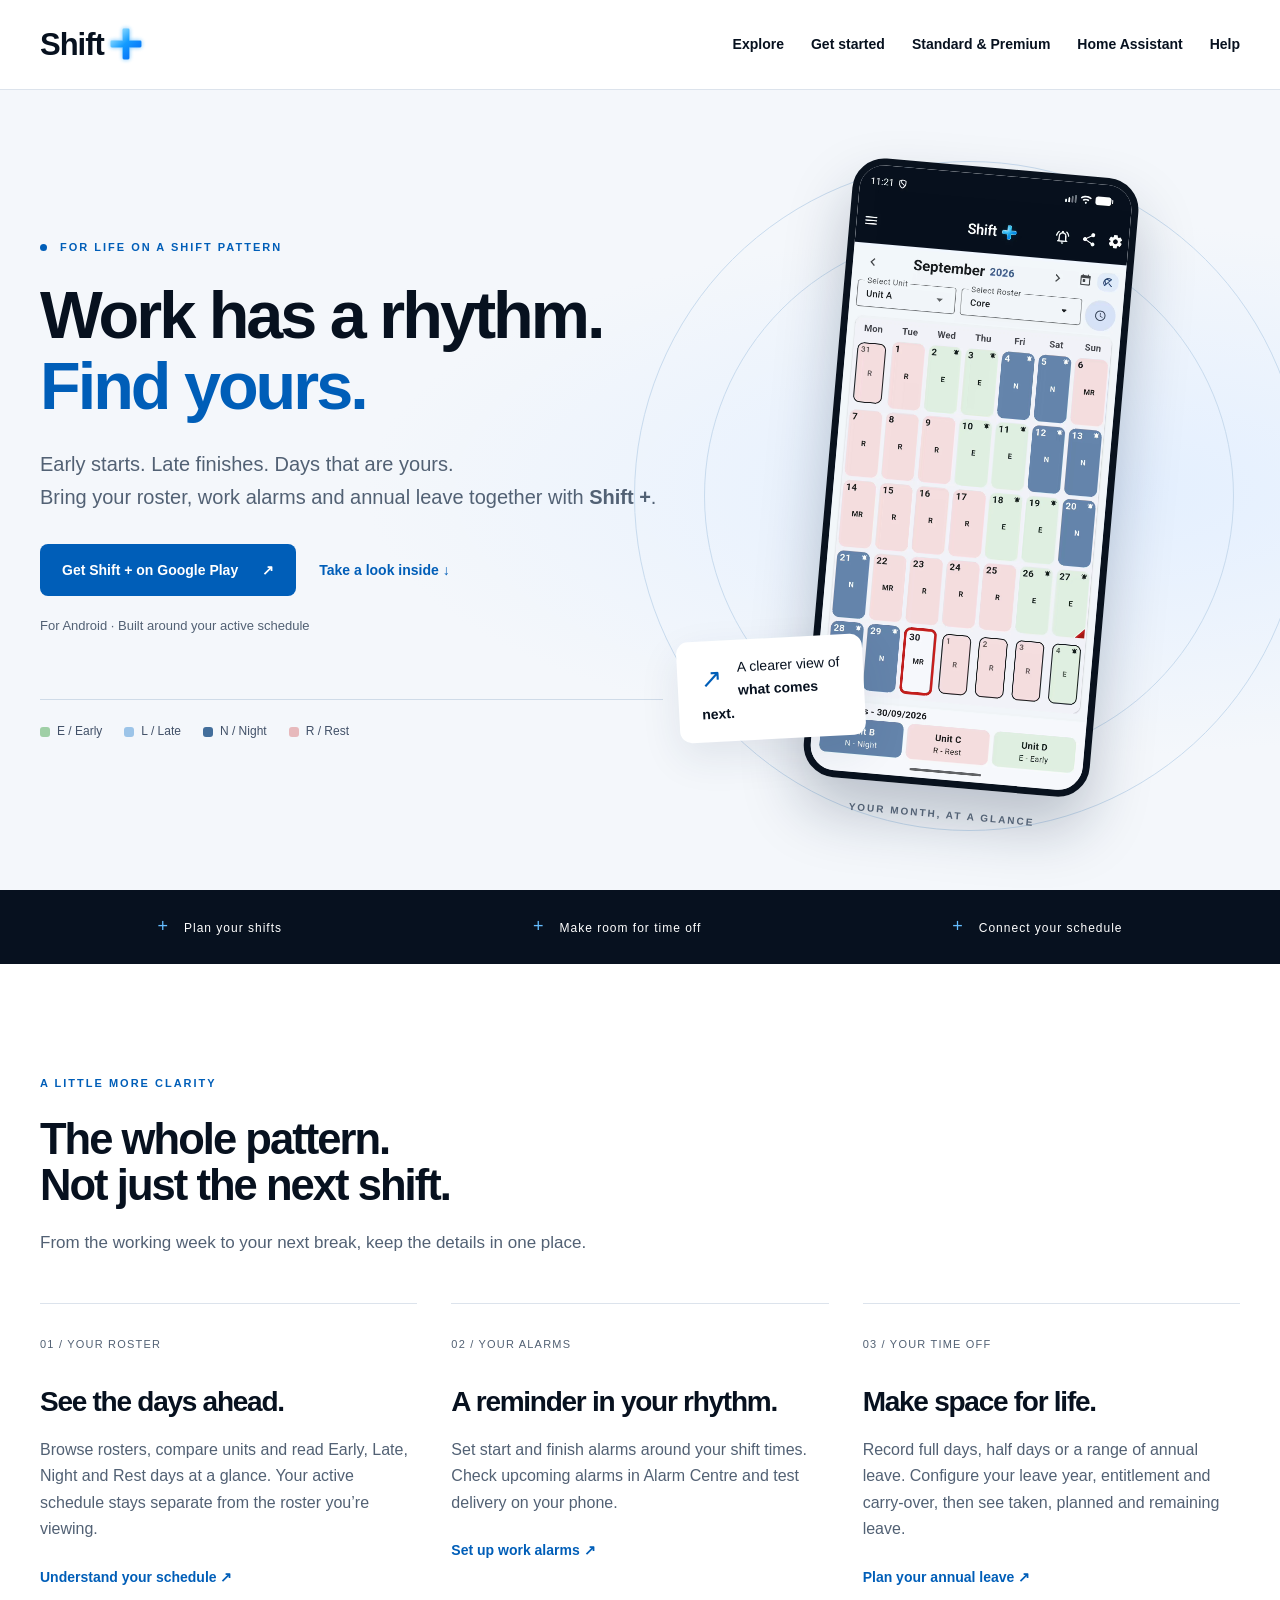
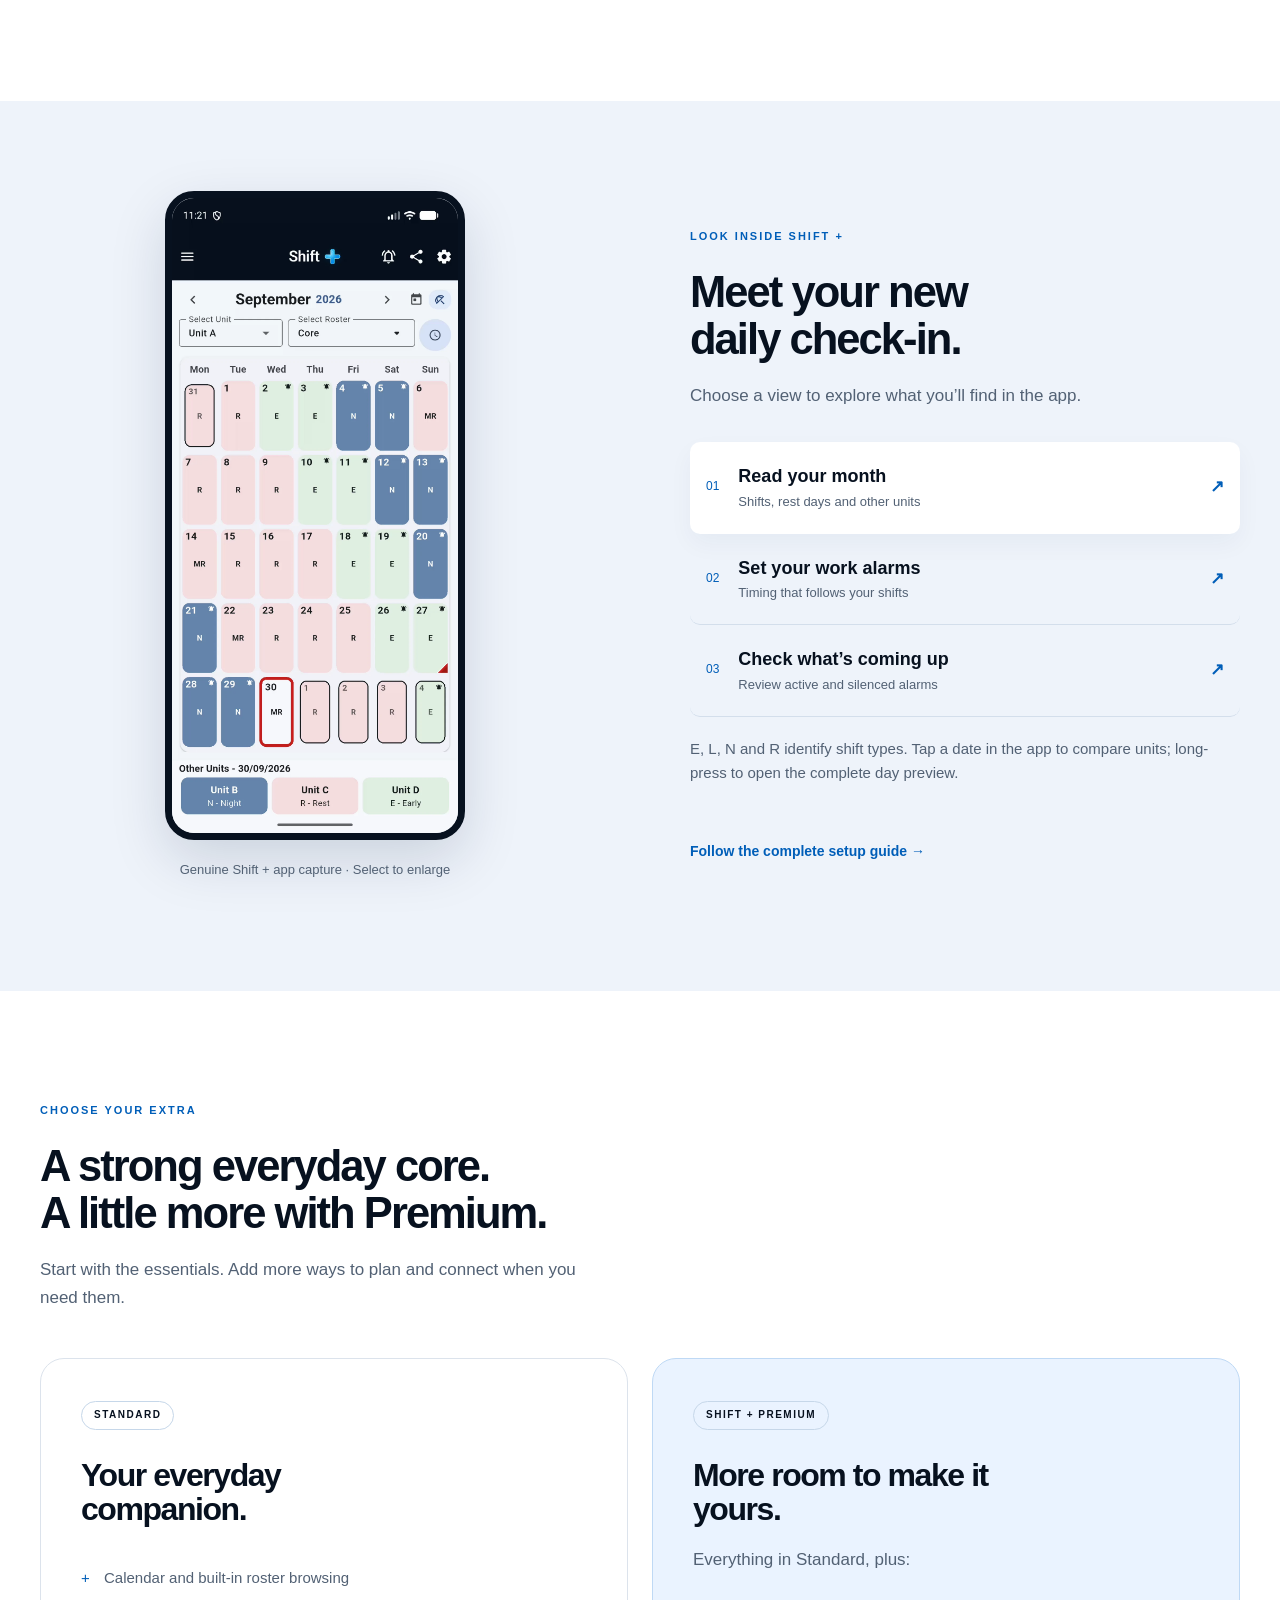
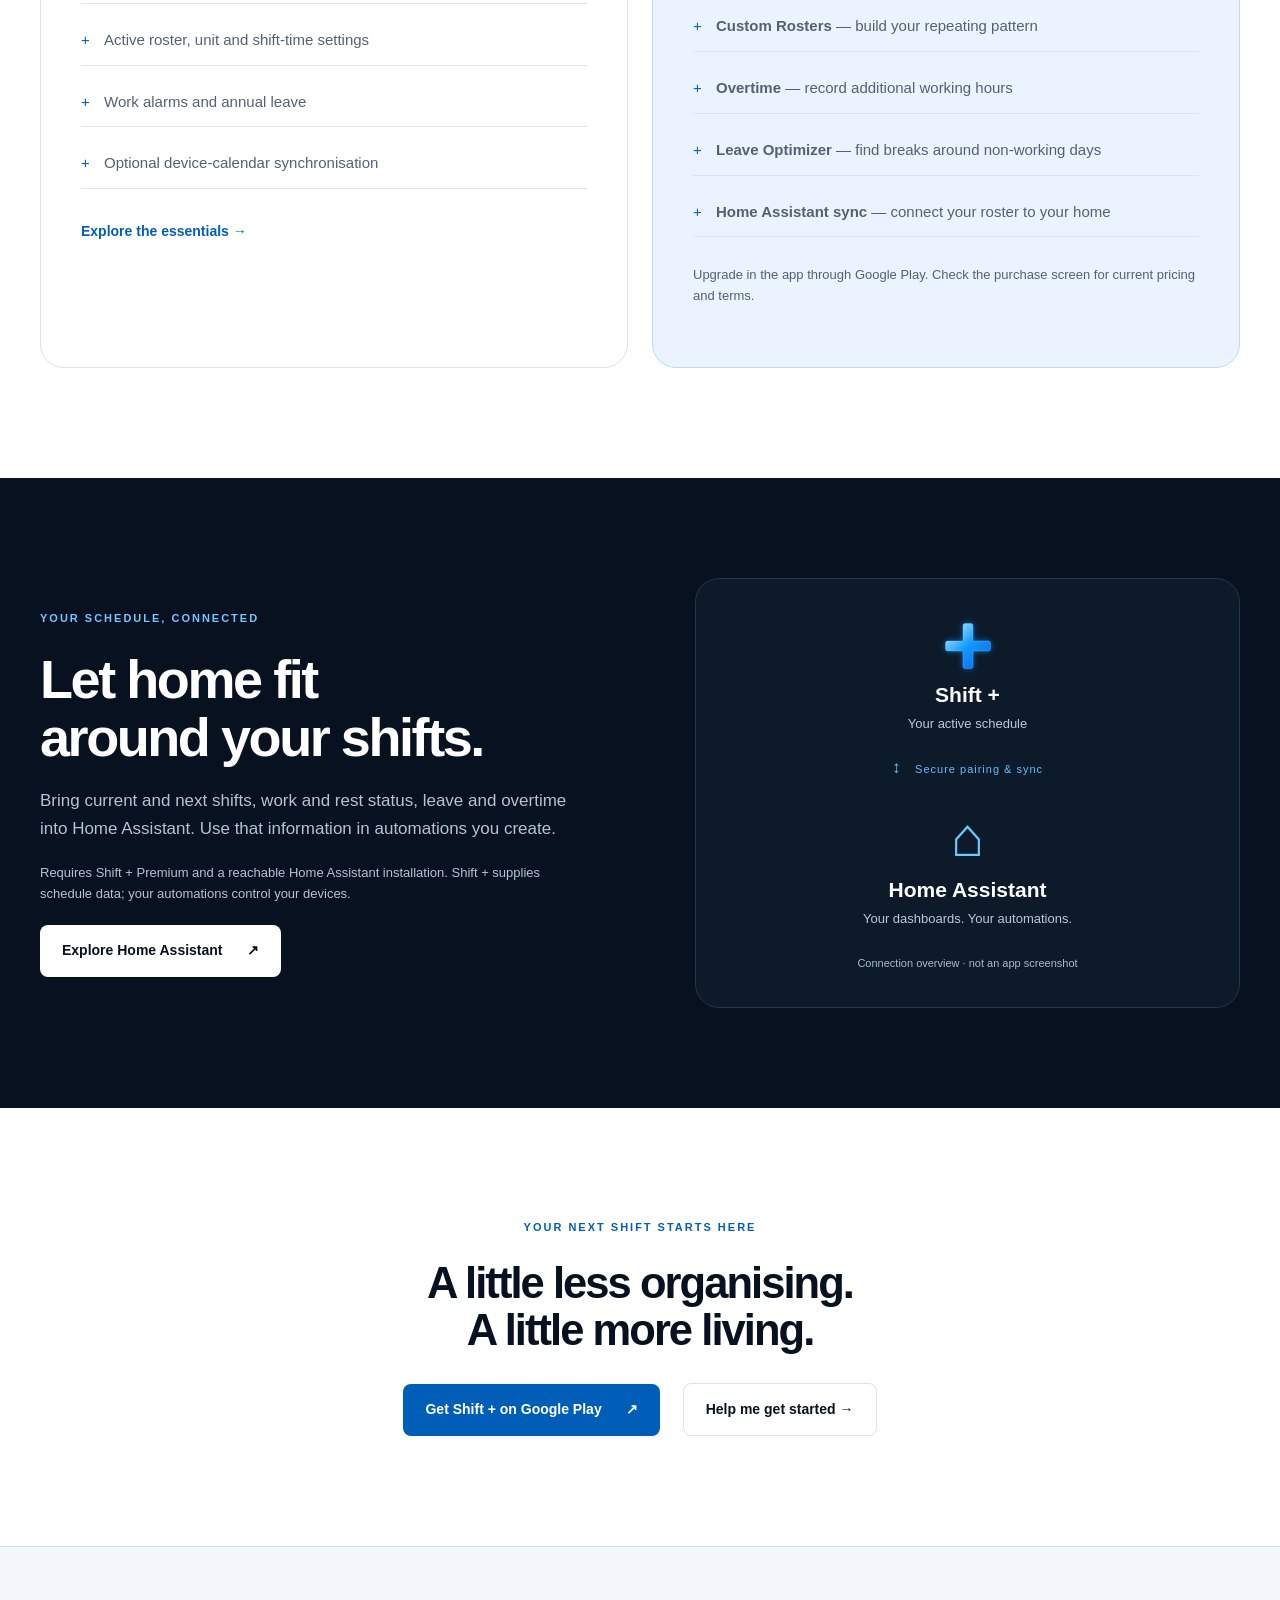
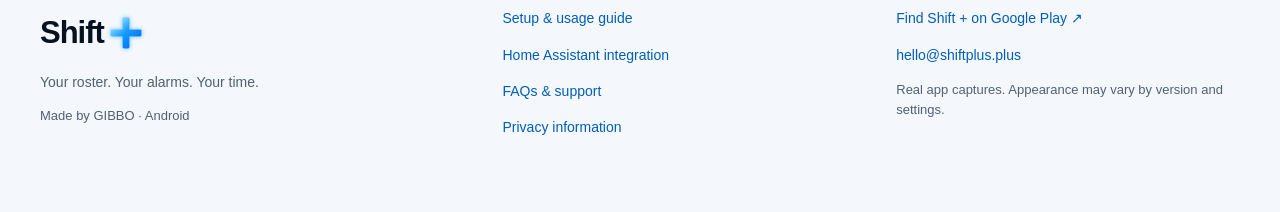
==== site/index.html @ 069511e2 "Build bespoke Shift + website with verified guides and controlled Pages deployment" ====
<!doctype html><html lang="en"><head><meta charset="utf-8"><meta name="viewport" content="width=device-width,initial-scale=1"><title>Shift + — Your roster. Your alarms. Your time.</title><meta name="description" content="Bring your shifts, work alarms and annual leave together. Explore Shift + for Android, with Premium planning tools and Home Assistant integration."><meta name="robots" content="noindex,nofollow"><meta name="theme-color" content="#07111f"><meta property="og:type" content="website"><meta property="og:title" content="Shift + — Your roster. Your alarms. Your time."><meta property="og:description" content="Bring your shifts, work alarms and annual leave together. Explore Shift + for Android, with Premium planning tools and Home Assistant integration."><meta property="og:site_name" content="Shift +"><meta property="og:image" content="assets/app-icon.png"><meta name="twitter:card" content="summary"><link rel="icon" href="assets/favicon.png"><link rel="apple-touch-icon" href="assets/apple-touch-icon.png"><link rel="stylesheet" href="styles.css"><script src="app.js" defer></script><noscript><style>@media(max-width:760px){.header{height:auto;position:relative}.nav-row{flex-wrap:wrap;padding:15px 0}.menu-toggle{display:none}.header nav{display:flex;position:static;flex-wrap:wrap;padding:0;box-shadow:none;border:0;gap:12px}.header nav a{font-size:14px}}</style></noscript></head><body><a class="skip" href="#main">Skip to content</a><header class="header"><div class="wrap nav-row"><a class="brand" href="index.html" aria-label="Shift + home"><span>Shift</span><img src="assets/logo.svg" width="42" height="42" alt="+"></a><button class="menu-toggle" aria-expanded="false" aria-controls="navigation">Menu <span aria-hidden="true">+</span></button><nav id="navigation" aria-label="Main navigation"><a href="index.html#features">Explore</a><a href="guide.html">Get started</a><a href="index.html#premium">Standard & Premium</a><a href="home-assistant.html">Home Assistant</a><a href="support.html">Help</a></nav></div></header><main id="main" tabindex="-1">
<section class="hero"><div class="wrap hero-grid"><div class="hero-copy"><p class="eyebrow"><span class="status-dot"></span> FOR LIFE ON A SHIFT PATTERN</p><h1>Work has a rhythm.<br><em>Find yours.</em></h1><p class="lead">Early starts. Late finishes. Days that are yours.<br>Bring your roster, work alarms and annual leave together with <strong>Shift +</strong>.</p><div class="actions"><a class="button primary" href="https://play.google.com/store/apps/details?id=ie.shiftplus.app" target="_blank" rel="noopener">Get Shift + on Google Play <span aria-hidden="true">↗</span></a><a class="text-link" href="#walkthrough">Take a look inside <span aria-hidden="true">↓</span></a></div><p class="micro">For Android · Built around your active schedule</p><div class="shift-key" aria-label="Shift key"><span><i class="early"></i>E / Early</span><span><i class="late"></i>L / Late</span><span><i class="night"></i>N / Night</span><span><i class="rest"></i>R / Rest</span></div></div><div class="hero-visual"><span class="orbit orbit-one"></span><span class="orbit orbit-two"></span><figure class="hero-phone"><button class="screenshot" data-enlarge="assets/calendar.webp" aria-label="Enlarge Shift + calendar showing a genuine September roster and unit comparison"><img src="assets/calendar.webp" alt="Shift + calendar showing a genuine September roster and unit comparison" width="1080" height="2400" loading="eager" fetchpriority="high"></button><figcaption>YOUR MONTH, AT A GLANCE</figcaption></figure><div class="float-label"><span aria-hidden="true">↗</span> A clearer view of<br><strong>what comes next.</strong></div></div></div></section>
<div class="section-ribbon"><div class="wrap"><span>Plan your shifts</span><span>Make room for time off</span><span>Connect your schedule</span></div></div>
<section id="features" class="section wrap"><div class="section-heading"><p class="eyebrow">A LITTLE MORE CLARITY</p><h2>The whole pattern.<br>Not just the next shift.</h2><p>From the working week to your next break, keep the details in one place.</p></div><div class="feature-grid"><article class="feature"><span class="feature-number">01 / YOUR ROSTER</span><h3>See the days ahead.</h3><p>Browse rosters, compare units and read Early, Late, Night and Rest days at a glance. Your active schedule stays separate from the roster you’re viewing.</p><a href="guide.html#rosters">Understand your schedule ↗</a></article><article class="feature"><span class="feature-number">02 / YOUR ALARMS</span><h3>A reminder in your rhythm.</h3><p>Set start and finish alarms around your shift times. Check upcoming alarms in Alarm Centre and test delivery on your phone.</p><a href="guide.html#alarms">Set up work alarms ↗</a></article><article class="feature"><span class="feature-number">03 / YOUR TIME OFF</span><h3>Make space for life.</h3><p>Record full days, half days or a range of annual leave. Configure your leave year, entitlement and carry-over, then see taken, planned and remaining leave.</p><a href="guide.html#leave">Plan your annual leave ↗</a></article></div></section>
<section id="walkthrough" class="tour-section"><div class="wrap tour-grid"><div class="tour-visual"><button class="screenshot" data-enlarge="assets/calendar.webp" aria-label="Enlarge Calendar with shift colours, alarm markers and other units"><img src="assets/calendar.webp" alt="Calendar with shift colours, alarm markers and other units" width="1080" height="2400" loading="lazy"></button><p class="micro">Genuine Shift + app capture · Select to enlarge</p></div><div class="tour-copy"><p class="eyebrow">LOOK INSIDE SHIFT +</p><h2>Meet your new<br>daily check-in.</h2><p>Choose a view to explore what you’ll find in the app.</p><div class="tour-options" role="group" aria-label="Choose an app walkthrough"><button data-tour="calendar" aria-pressed="true"><span>01</span><div><strong>Read your month</strong><small>Shifts, rest days and other units</small></div><b aria-hidden="true">↗</b></button><button data-tour="alarms" aria-pressed="false"><span>02</span><div><strong>Set your work alarms</strong><small>Timing that follows your shifts</small></div><b aria-hidden="true">↗</b></button><button data-tour="alarm-centre" aria-pressed="false"><span>03</span><div><strong>Check what’s coming up</strong><small>Review active and silenced alarms</small></div><b aria-hidden="true">↗</b></button></div><div id="tour-description" class="tour-description" aria-live="polite">E, L, N and R identify shift types. Tap a date in the app to compare units; long-press to open the complete day preview.</div><a class="text-link" href="guide.html">Follow the complete setup guide →</a></div></div></section>
<section class="section wrap" id="premium"><div class="section-heading"><p class="eyebrow">CHOOSE YOUR EXTRA</p><h2>A strong everyday core.<br>A little more with Premium.</h2><p>Start with the essentials. Add more ways to plan and connect when you need them.</p></div><div class="plans"><article class="plan"><span class="pill">STANDARD</span><h3>Your everyday companion.</h3><ul><li>Calendar and built-in roster browsing</li><li>Active roster, unit and shift-time settings</li><li>Work alarms and annual leave</li><li>Optional device-calendar synchronisation</li></ul><a href="guide.html" class="text-link">Explore the essentials →</a></article><article class="plan premium"><span class="pill">SHIFT + PREMIUM</span><h3>More room to make it yours.</h3><p>Everything in Standard, plus:</p><ul><li><strong>Custom Rosters</strong> — build your repeating pattern</li><li><strong>Overtime</strong> — record additional working hours</li><li><strong>Leave Optimizer</strong> — find breaks around non-working days</li><li><strong>Home Assistant sync</strong> — connect your roster to your home</li></ul><p class="micro">Upgrade in the app through Google Play. Check the purchase screen for current pricing and terms.</p></article></div></section>
<section class="ha-section"><div class="wrap ha-grid"><div><p class="eyebrow">YOUR SCHEDULE, CONNECTED</p><h2>Let home fit<br>around your shifts.</h2><p>Bring current and next shifts, work and rest status, leave and overtime into Home Assistant. Use that information in automations you create.</p><p class="micro">Requires Shift + Premium and a reachable Home Assistant installation. Shift + supplies schedule data; your automations control your devices.</p><a href="home-assistant.html" class="button light">Explore Home Assistant <span aria-hidden="true">↗</span></a></div><div class="connection-diagram" aria-label="Shift + synchronises schedule data with Home Assistant, which you use in your own automations"><div class="connection-node"><img src="assets/logo.svg" alt="" width="64" height="64"><strong>Shift +</strong><span>Your active schedule</span></div><div class="connector">↕ <span>Secure pairing & sync</span></div><div class="connection-node"><span class="home-symbol" aria-hidden="true">⌂</span><strong>Home Assistant</strong><span>Your dashboards. Your automations.</span></div><small>Connection overview · not an app screenshot</small></div></div></section>
<section class="section wrap next-step"><p class="eyebrow">YOUR NEXT SHIFT STARTS HERE</p><h2>A little less organising.<br>A little more living.</h2><div class="actions"><a class="button primary" href="https://play.google.com/store/apps/details?id=ie.shiftplus.app" target="_blank" rel="noopener">Get Shift + on Google Play <span aria-hidden="true">↗</span></a><a class="button secondary" href="guide.html">Help me get started →</a></div></section></main><footer><div class="wrap footer-grid"><div><a class="brand" href="index.html" aria-label="Shift + home"><span>Shift</span><img src="assets/logo.svg" width="42" height="42" alt="+"></a><p>Your roster. Your alarms. Your time.</p><small>Made by GIBBO · Android</small></div><div><a href="guide.html">Setup & usage guide</a><a href="home-assistant.html">Home Assistant integration</a><a href="support.html">FAQs & support</a><a href="privacy.html">Privacy information</a></div><div><a href="https://play.google.com/store/apps/details?id=ie.shiftplus.app" target="_blank" rel="noopener">Find Shift + on Google Play ↗</a><a href="mailto:hello@shiftplus.plus">hello@shiftplus.plus</a><small>Real app captures. Appearance may vary by version and settings.</small></div></div></footer><dialog id="image-viewer" aria-label="Enlarged app screenshot"><button class="close-viewer" autofocus>Close ×</button><img alt=""></dialog></body></html>
---- site/styles.css ----
:root{--ink:#07111f;--blue:#005eb8;--electric:#149cff;--muted:#526174;--pale:#f4f7fb;--line:#dce3ec;--radius:24px}*{box-sizing:border-box}html{scroll-behavior:smooth;scroll-padding-top:100px}body{margin:0;color:var(--ink);background:#fff;font:17px/1.65 'Segoe UI',Arial,sans-serif}a{color:var(--blue);text-underline-offset:5px}button,input{font:inherit}button,a,input,summary{-webkit-tap-highlight-color:transparent}button{cursor:pointer}a:focus-visible,button:focus-visible,input:focus-visible,summary:focus-visible{outline:3px solid #d06e00;outline-offset:5px}img{max-width:100%;height:auto}h1,h2,h3,p,figure{margin:0}h1,h2,h3{line-height:1.07;letter-spacing:-.045em}h1{font-size:clamp(48px,5.2vw,76px);font-weight:650}h2{font-size:clamp(36px,3.4vw,51px);font-weight:650}h3{font-size:28px}em{font-style:normal;color:var(--blue)}p{margin:20px 0;color:var(--muted)}strong{font-weight:650}small,.micro{font-size:13px;line-height:1.6}.wrap{width:min(1200px,calc(100% - 80px));margin:auto}.header{height:90px;background:rgba(255,255,255,.97);border-bottom:1px solid var(--line);position:sticky;top:0;z-index:10}.nav-row{height:100%;display:flex;align-items:center;justify-content:space-between;gap:32px}.brand{display:inline-flex;align-items:center;color:var(--ink);text-decoration:none;font-size:31px;font-weight:750;letter-spacing:-1px;white-space:nowrap}.brand img{width:44px;height:44px}.header nav{display:flex;align-items:center;gap:27px}.header nav a{font-size:14px;text-decoration:none;color:var(--ink);font-weight:600}.header nav a:hover{color:var(--blue)}.menu-toggle{display:none}.skip{position:fixed;left:16px;top:-100px;background:white;padding:12px;z-index:100}.skip:focus{top:12px}.hero{overflow:hidden;background:radial-gradient(ellipse at 85% 50%,#e3efff 0,transparent 47%),#f4f7fb}.hero-grid{display:grid;grid-template-columns:1.15fr 1fr;align-items:center;min-height:800px;gap:35px}.hero-copy{padding:55px 0}.eyebrow{font-size:11px;letter-spacing:2px;font-weight:750;color:var(--blue);margin:0 0 24px}.status-dot{display:inline-block;width:7px;height:7px;background:var(--blue);border-radius:50%;margin-right:8px}.lead{font-size:20px;max-width:620px;line-height:1.65;margin:26px 0}.actions{display:flex;gap:23px;align-items:center;flex-wrap:wrap;margin-top:30px}.button{min-height:52px;padding:14px 22px;display:inline-flex;gap:24px;justify-content:space-between;align-items:center;border-radius:8px;font-size:14px;font-weight:650;text-decoration:none;transition:transform .2s,background .2s}.button:hover{transform:translateY(-2px)}.primary{background:var(--blue);color:white}.primary:hover{background:#004f9c}.secondary{border:1px solid var(--line);color:var(--ink)}.light{background:white;color:var(--ink)}.text-link{font-size:14px;font-weight:650;text-decoration:none}.shift-key{display:flex;gap:22px;margin-top:62px;padding-top:22px;border-top:1px solid #cfdbe8;font-size:12px;color:#425168}.shift-key span{display:flex;align-items:center;gap:7px}.shift-key i{display:block;width:10px;height:10px;border-radius:3px}.early{background:#9fcfa6}.late{background:#9cc4e8}.night{background:#436e9b}.rest{background:#e7b9bc}.hero-visual{position:relative;display:flex;align-items:center;justify-content:center;padding:52px 0 40px}.hero-phone{z-index:1;width:287px;transform:rotate(5deg)}.screenshot{display:block;padding:0;border:0;background:transparent;border-radius:23px;overflow:hidden;box-shadow:0 20px 55px #091d3f25}.screenshot img{display:block;width:100%}.hero-phone .screenshot{border:7px solid #09121e;box-shadow:0 32px 60px #10244040;border-radius:32px}.hero-phone figcaption{font-size:10px;font-weight:650;text-align:center;margin-top:20px;letter-spacing:2px;color:#526174}.orbit{position:absolute;border:1px solid #c8dbee;border-radius:50%;width:530px;height:530px}.orbit-two{width:670px;height:670px}.float-label{z-index:2;position:absolute;bottom:125px;left:-20px;box-shadow:0 15px 40px #20395518;background:#fff;padding:16px 23px;font-size:14px;border-radius:12px;transform:rotate(-3deg)}.float-label>span{float:left;margin-right:15px;font-size:26px;color:var(--blue)}.section-ribbon{background:var(--ink);color:#fff;font-size:12px;letter-spacing:1px}.section-ribbon .wrap{display:flex;justify-content:space-around;padding:22px 0;gap:16px}.section-ribbon span:before{content:'+';color:#65bdff;margin-right:15px;font-size:18px}.section{padding-top:110px;padding-bottom:110px}.section-heading{max-width:720px;margin-bottom:46px}.section-heading>p:last-child{max-width:560px}.feature-grid{display:grid;grid-template-columns:repeat(3,1fr);gap:34px}.feature{border-top:1px solid var(--line);padding-top:25px}.feature-number{font-size:11px;color:var(--muted);letter-spacing:1.2px}.feature h3{margin-top:30px}.feature p{font-size:16px}.feature a{font-size:14px;font-weight:650;text-decoration:none}.tour-section{background:#eef3fa;padding:90px 0}.tour-grid{display:grid;grid-template-columns:1fr 1fr;gap:100px;align-items:center}.tour-visual{text-align:center}.tour-visual .screenshot{width:300px;margin:auto;border:7px solid var(--ink);border-radius:29px}.tour-options{margin:32px 0 20px}.tour-options button{width:100%;border:0;border-bottom:1px solid #d3deeb;background:transparent;text-align:left;padding:20px 16px;display:flex;align-items:center;gap:19px;border-radius:10px;color:var(--ink)}.tour-options button[aria-pressed=true]{background:#fff;box-shadow:0 10px 25px #17385b0b;border-bottom-color:transparent}.tour-options button>span{font-size:12px;color:var(--blue)}.tour-options strong{display:block;font-size:18px}.tour-options small{display:block;color:var(--muted)}.tour-options b{margin-left:auto;color:var(--blue)}.tour-description{font-size:15px;color:var(--muted);min-height:100px}.plans{display:grid;grid-template-columns:1fr 1fr;gap:24px}.plan{padding:40px;border:1px solid var(--line);border-radius:var(--radius)}.pill{display:inline-block;font-size:10px;font-weight:750;letter-spacing:1.5px;border:1px solid #c6d7e9;padding:5px 12px;border-radius:20px;margin-bottom:28px}.plan h3{font-size:32px;max-width:320px}.plan ul{padding:0;list-style:none;margin:28px 0}.plan li{padding:12px 0 12px 23px;border-bottom:1px solid var(--line);font-size:15px;position:relative}.plan li:before{content:'+';position:absolute;left:0;color:var(--blue)}.premium{background:#eaf3ff;border-color:#bfd9f5}.ha-section{background:var(--ink);color:white;padding:100px 0}.ha-grid{display:grid;grid-template-columns:1fr 1fr;gap:110px;align-items:center}.ha-section .eyebrow{color:#79c6ff}.ha-section p{color:#b3c4d6}.ha-section h2{font-size:54px}.connection-diagram{text-align:center;border:1px solid #25364a;border-radius:24px;padding:35px;background:#0d1a2a}.connection-node{display:flex;flex-direction:column;align-items:center}.connection-node strong{font-size:21px}.connection-node span{font-size:13px;color:#bac9d9}.connection-node .home-symbol{font-size:55px;line-height:1.3;color:#6ec9ff}.connector{margin:20px;color:#65bdff}.connector span{font-size:11px;letter-spacing:1px;margin-left:10px}.connection-diagram>small{display:block;margin-top:25px;color:#aabbd0;font-size:11px}.next-step{text-align:center}.next-step .actions{justify-content:center}footer{background:#f4f7fb;padding:60px 0;border-top:1px solid var(--line)}.footer-grid{display:grid;grid-template-columns:1.2fr 1fr 1fr;gap:50px}.footer-grid>div>a:not(.brand){display:block;font-size:14px;text-decoration:none;margin-bottom:13px}.footer-grid small{display:block;color:var(--muted)}.footer-grid p{font-size:14px;margin:12px 0}.page-intro{padding-top:85px;padding-bottom:65px}.page-intro h1{font-size:68px}.docs-layout{display:grid;grid-template-columns:260px 1fr;gap:90px;padding-bottom:100px}.contents{align-self:start;position:sticky;top:125px;border-top:1px solid var(--line);padding-top:20px;font-size:14px}.contents strong{font-size:11px;letter-spacing:1.5px}.contents a{display:block;color:var(--muted);text-decoration:none;margin:16px 0}.contents a:hover{color:var(--blue)}.contents p{font-size:14px;margin:15px 0}.guide-section{padding:34px 0;border-top:1px solid var(--line);scroll-margin-top:115px}.guide-section h2,.prose h2,.support-card h2,.callout h2{font-size:30px;letter-spacing:-1px}.guide-section .eyebrow{display:block;margin-bottom:16px}ol{padding-left:24px}li{padding-left:8px;margin:12px 0;color:var(--muted)}.callout{background:#eef5ff;padding:26px 30px;border-radius:15px;margin:24px 0}.callout p:last-child{margin-bottom:0}.callout p{font-size:15px}code{overflow-wrap:anywhere;font-size:14px}dt{font-weight:650;margin-top:24px}dd{margin:5px 0;color:var(--muted)}.help-layout{display:grid;grid-template-columns:1.6fr 1fr;gap:70px;padding-bottom:110px}.search-label{display:block;font-size:14px;font-weight:650;margin-bottom:12px}input[type=search]{width:100%;padding:16px;border:1px solid #b8c7d9;border-radius:9px;background:var(--pale)}.faq-list details{border-bottom:1px solid var(--line);padding:20px 0}.faq-list summary{font-weight:600;cursor:pointer;padding-right:15px}.faq-list p{font-size:16px}.support-card{background:var(--pale);padding:32px;border-radius:18px;align-self:start}.support-card p{font-size:15px}.prose{max-width:790px;padding-bottom:100px}.prose h2{margin-top:40px}dialog{border:0;border-radius:16px;padding:60px 18px 18px;max-height:92vh;max-width:95vw;background:#eef3fa}dialog::backdrop{background:#07111fe8}dialog img{display:block;max-height:78vh;width:auto;margin:auto}.close-viewer{position:absolute;right:15px;top:12px;background:var(--ink);color:white;border:0;border-radius:8px;padding:8px 16px}[hidden]{display:none!important}
@media(min-width:1500px){.hero-grid{min-height:850px}}@media(max-width:1000px){.wrap{width:calc(100% - 48px)}.header nav{gap:16px}.header nav a{font-size:12px}.hero-grid{grid-template-columns:1.1fr 1fr;gap:10px}.hero-phone{width:250px}.float-label{left:-5px;bottom:85px}.shift-key{gap:12px}.tour-grid{gap:45px}.ha-grid{gap:50px}.docs-layout{gap:40px;grid-template-columns:220px 1fr}.help-layout{gap:35px}}@media(max-width:760px){.wrap{width:calc(100% - 40px)}.header{height:74px}.menu-toggle{display:flex;align-items:center;gap:20px;border:0;background:transparent;font-size:14px;padding:10px}.menu-toggle span{font-size:25px;color:var(--blue)}.header nav{display:none;position:absolute;left:0;right:0;top:74px;background:white;border-bottom:1px solid var(--line);padding:25px;box-shadow:0 20px 30px #0001}.header nav.open{display:flex;flex-direction:column;align-items:stretch;gap:18px}.header nav a{font-size:17px}.hero-grid{display:block;min-height:0}.hero-copy{padding:50px 0 5px}.hero h1{font-size:52px}.lead{font-size:18px}.actions{gap:20px}.shift-key{margin-top:32px;justify-content:space-between;gap:8px}.hero-visual{padding:40px 0 48px}.hero-phone{width:246px}.orbit{width:330px;height:330px}.orbit-two{width:430px;height:430px}.float-label{bottom:120px;left:0;font-size:12px;padding:12px}.section-ribbon .wrap{justify-content:space-between;font-size:10px;letter-spacing:0;gap:8px}.section-ribbon span:before{display:none}.section{padding-top:70px;padding-bottom:70px}.feature-grid,.plans,.tour-grid,.ha-grid,.footer-grid,.docs-layout,.help-layout{grid-template-columns:1fr}.feature-grid{gap:40px}.feature h3{margin-top:20px}.tour-grid{gap:35px}.tour-copy{grid-row:1}.tour-section{padding:65px 0}.tour-description{min-height:95px}.tour-visual .screenshot{width:280px}.plans{gap:20px}.plan{padding:30px 25px}.ha-section{padding:65px 0}.ha-section h2{font-size:44px}.ha-grid{gap:35px}.footer-grid{gap:32px}.page-intro{padding-top:55px;padding-bottom:45px}.page-intro h1{font-size:49px}.docs-layout{gap:30px}.contents{position:static}.contents a{margin:10px 0}.guide-section h2{font-size:29px}.help-layout{padding-bottom:60px}.prose{padding-bottom:60px}.callout{padding:24px}.section-heading{margin-bottom:35px}}@media(prefers-reduced-motion:reduce){html{scroll-behavior:auto}*,*:before,*:after{transition:none!important;animation:none!important}}
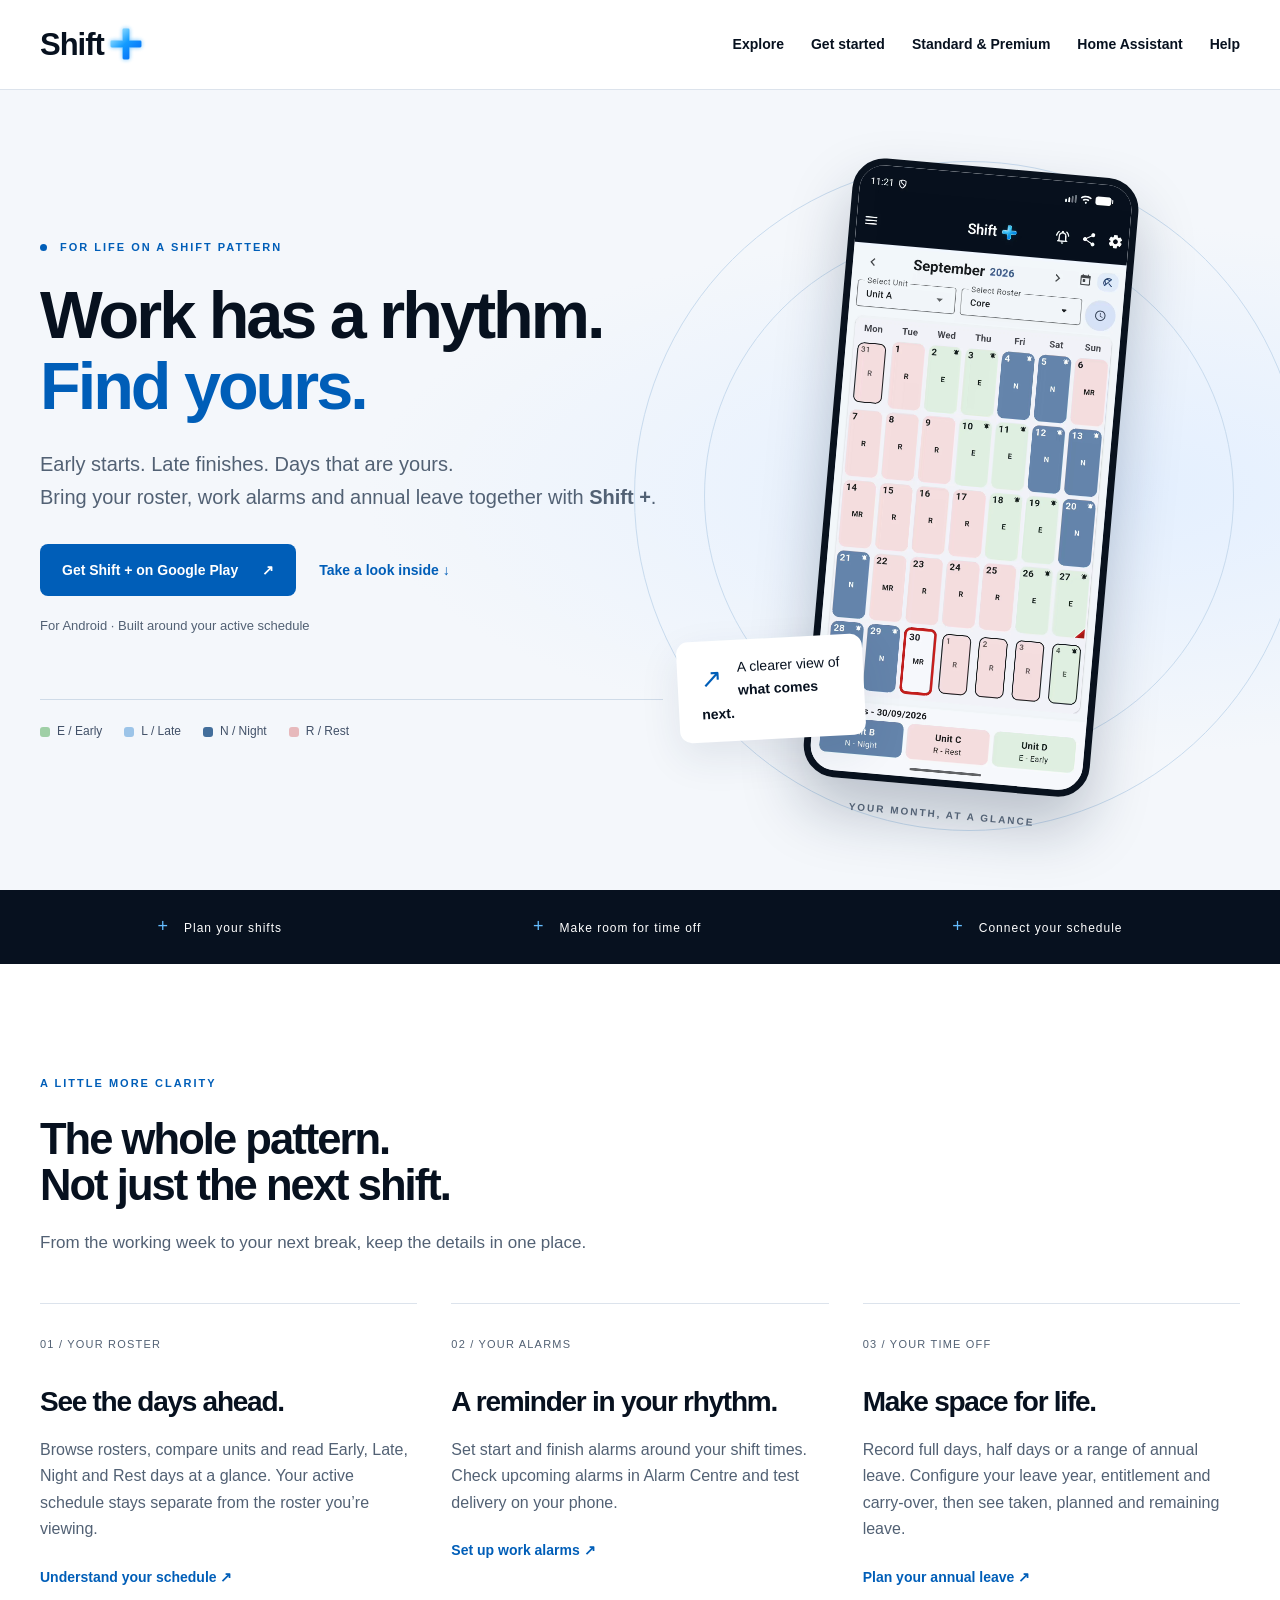
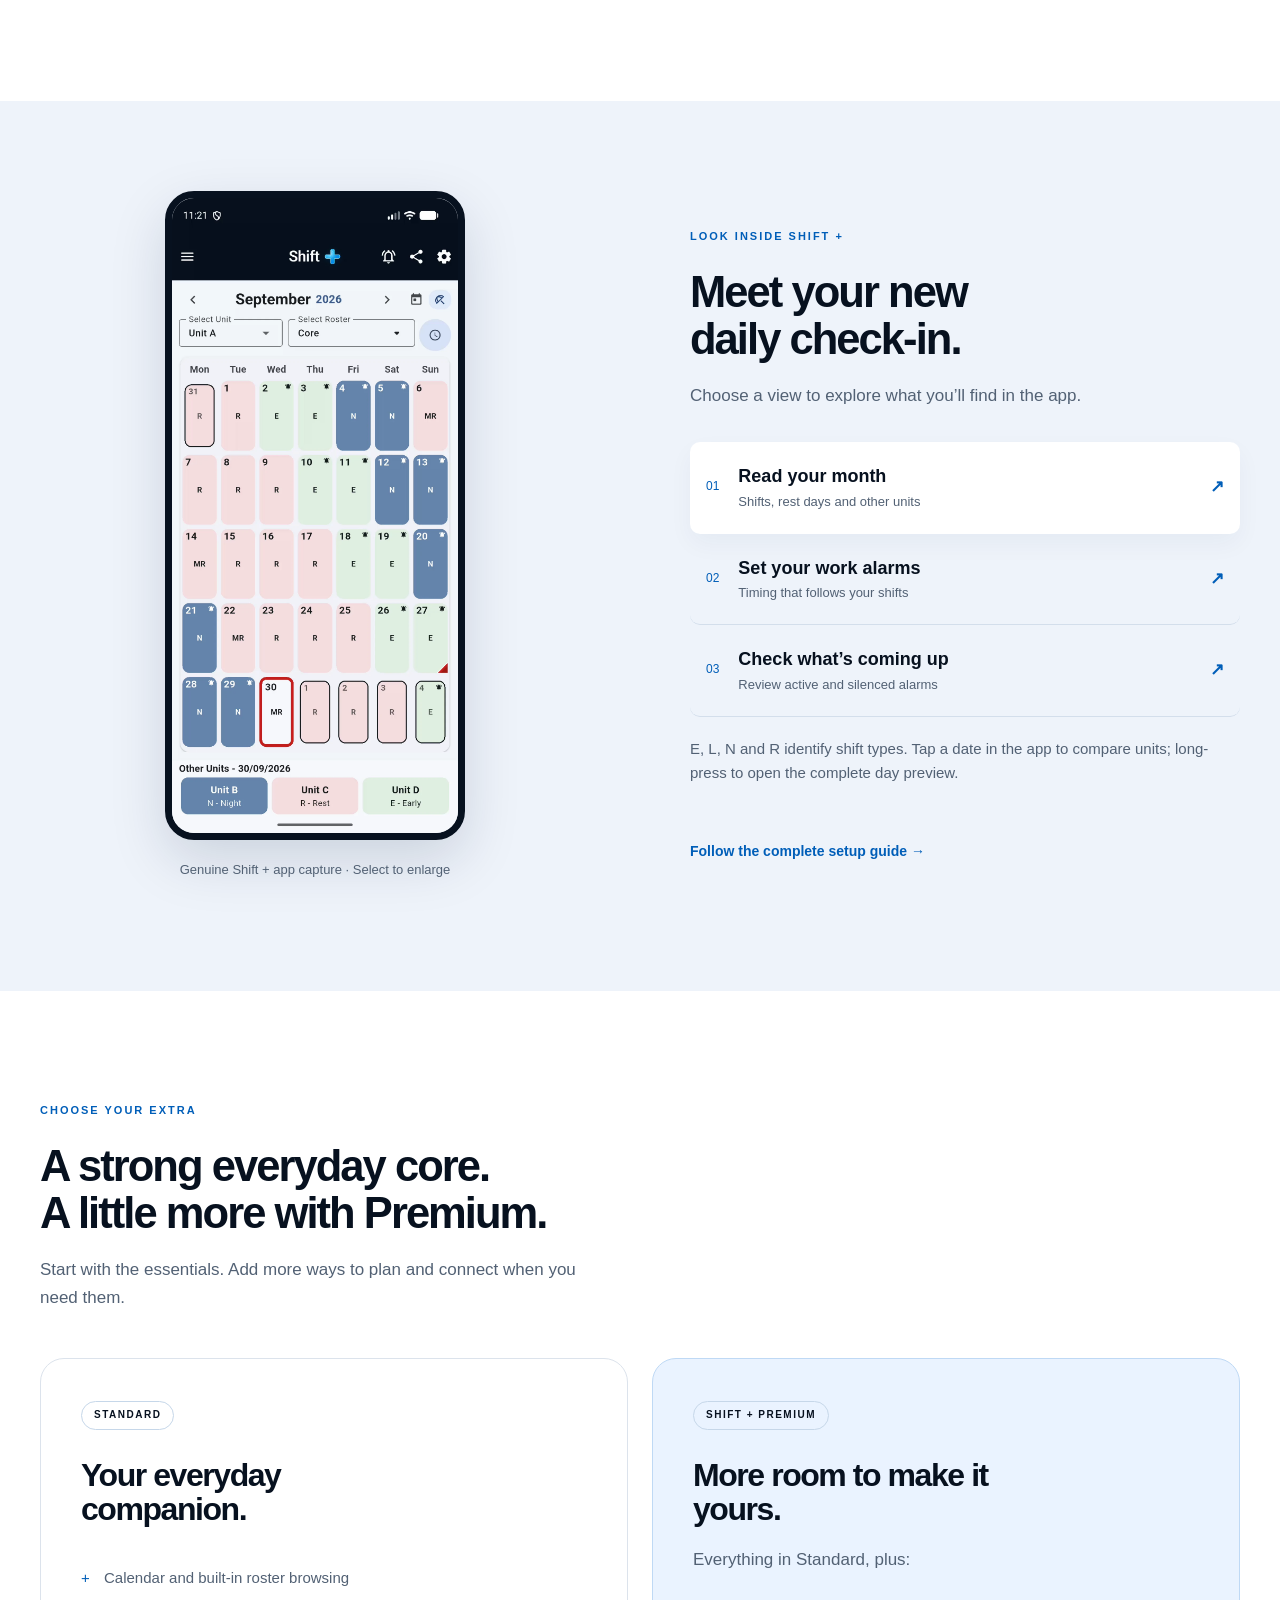
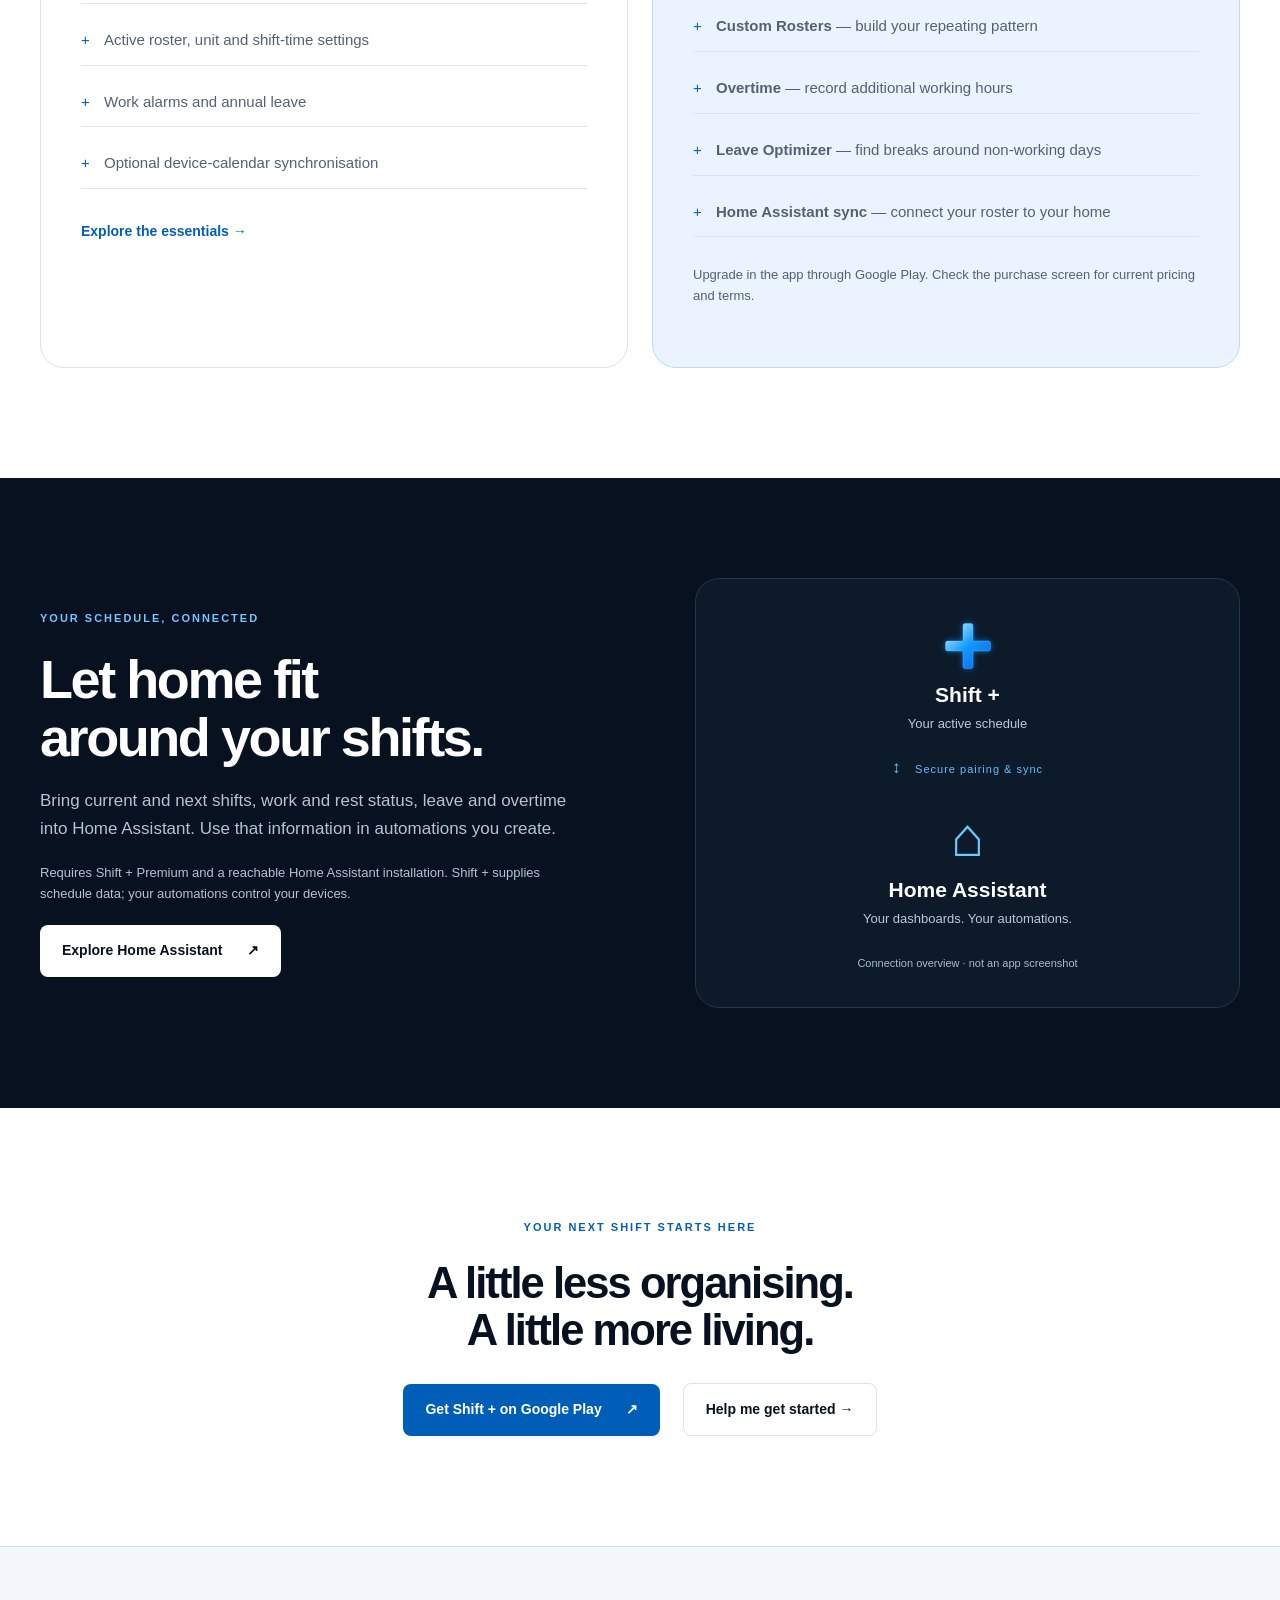
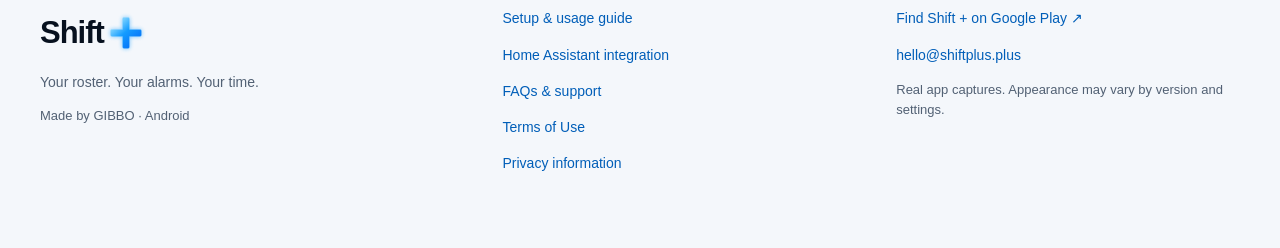
==== commit d82df200: "Add Terms of Use and legal footer links" ====
--- a/site/index.html
+++ b/site/index.html
@@ -5,4 +5,4 @@
 <section id="walkthrough" class="tour-section"><div class="wrap tour-grid"><div class="tour-visual"><button class="screenshot" data-enlarge="assets/calendar.webp" aria-label="Enlarge Calendar with shift colours, alarm markers and other units"><img src="assets/calendar.webp" alt="Calendar with shift colours, alarm markers and other units" width="1080" height="2400" loading="lazy"></button><p class="micro">Genuine Shift + app capture · Select to enlarge</p></div><div class="tour-copy"><p class="eyebrow">LOOK INSIDE SHIFT +</p><h2>Meet your new<br>daily check-in.</h2><p>Choose a view to explore what you’ll find in the app.</p><div class="tour-options" role="group" aria-label="Choose an app walkthrough"><button data-tour="calendar" aria-pressed="true"><span>01</span><div><strong>Read your month</strong><small>Shifts, rest days and other units</small></div><b aria-hidden="true">↗</b></button><button data-tour="alarms" aria-pressed="false"><span>02</span><div><strong>Set your work alarms</strong><small>Timing that follows your shifts</small></div><b aria-hidden="true">↗</b></button><button data-tour="alarm-centre" aria-pressed="false"><span>03</span><div><strong>Check what’s coming up</strong><small>Review active and silenced alarms</small></div><b aria-hidden="true">↗</b></button></div><div id="tour-description" class="tour-description" aria-live="polite">E, L, N and R identify shift types. Tap a date in the app to compare units; long-press to open the complete day preview.</div><a class="text-link" href="guide.html">Follow the complete setup guide →</a></div></div></section>
 <section class="section wrap" id="premium"><div class="section-heading"><p class="eyebrow">CHOOSE YOUR EXTRA</p><h2>A strong everyday core.<br>A little more with Premium.</h2><p>Start with the essentials. Add more ways to plan and connect when you need them.</p></div><div class="plans"><article class="plan"><span class="pill">STANDARD</span><h3>Your everyday companion.</h3><ul><li>Calendar and built-in roster browsing</li><li>Active roster, unit and shift-time settings</li><li>Work alarms and annual leave</li><li>Optional device-calendar synchronisation</li></ul><a href="guide.html" class="text-link">Explore the essentials →</a></article><article class="plan premium"><span class="pill">SHIFT + PREMIUM</span><h3>More room to make it yours.</h3><p>Everything in Standard, plus:</p><ul><li><strong>Custom Rosters</strong> — build your repeating pattern</li><li><strong>Overtime</strong> — record additional working hours</li><li><strong>Leave Optimizer</strong> — find breaks around non-working days</li><li><strong>Home Assistant sync</strong> — connect your roster to your home</li></ul><p class="micro">Upgrade in the app through Google Play. Check the purchase screen for current pricing and terms.</p></article></div></section>
 <section class="ha-section"><div class="wrap ha-grid"><div><p class="eyebrow">YOUR SCHEDULE, CONNECTED</p><h2>Let home fit<br>around your shifts.</h2><p>Bring current and next shifts, work and rest status, leave and overtime into Home Assistant. Use that information in automations you create.</p><p class="micro">Requires Shift + Premium and a reachable Home Assistant installation. Shift + supplies schedule data; your automations control your devices.</p><a href="home-assistant.html" class="button light">Explore Home Assistant <span aria-hidden="true">↗</span></a></div><div class="connection-diagram" aria-label="Shift + synchronises schedule data with Home Assistant, which you use in your own automations"><div class="connection-node"><img src="assets/logo.svg" alt="" width="64" height="64"><strong>Shift +</strong><span>Your active schedule</span></div><div class="connector">↕ <span>Secure pairing & sync</span></div><div class="connection-node"><span class="home-symbol" aria-hidden="true">⌂</span><strong>Home Assistant</strong><span>Your dashboards. Your automations.</span></div><small>Connection overview · not an app screenshot</small></div></div></section>
-<section class="section wrap next-step"><p class="eyebrow">YOUR NEXT SHIFT STARTS HERE</p><h2>A little less organising.<br>A little more living.</h2><div class="actions"><a class="button primary" href="https://play.google.com/store/apps/details?id=ie.shiftplus.app" target="_blank" rel="noopener">Get Shift + on Google Play <span aria-hidden="true">↗</span></a><a class="button secondary" href="guide.html">Help me get started →</a></div></section></main><footer><div class="wrap footer-grid"><div><a class="brand" href="index.html" aria-label="Shift + home"><span>Shift</span><img src="assets/logo.svg" width="42" height="42" alt="+"></a><p>Your roster. Your alarms. Your time.</p><small>Made by GIBBO · Android</small></div><div><a href="guide.html">Setup & usage guide</a><a href="home-assistant.html">Home Assistant integration</a><a href="support.html">FAQs & support</a><a href="privacy.html">Privacy information</a></div><div><a href="https://play.google.com/store/apps/details?id=ie.shiftplus.app" target="_blank" rel="noopener">Find Shift + on Google Play ↗</a><a href="mailto:hello@shiftplus.plus">hello@shiftplus.plus</a><small>Real app captures. Appearance may vary by version and settings.</small></div></div></footer><dialog id="image-viewer" aria-label="Enlarged app screenshot"><button class="close-viewer" autofocus>Close ×</button><img alt=""></dialog></body></html>+<section class="section wrap next-step"><p class="eyebrow">YOUR NEXT SHIFT STARTS HERE</p><h2>A little less organising.<br>A little more living.</h2><div class="actions"><a class="button primary" href="https://play.google.com/store/apps/details?id=ie.shiftplus.app" target="_blank" rel="noopener">Get Shift + on Google Play <span aria-hidden="true">↗</span></a><a class="button secondary" href="guide.html">Help me get started →</a></div></section></main><footer><div class="wrap footer-grid"><div><a class="brand" href="index.html" aria-label="Shift + home"><span>Shift</span><img src="assets/logo.svg" width="42" height="42" alt="+"></a><p>Your roster. Your alarms. Your time.</p><small>Made by GIBBO · Android</small></div><div><a href="guide.html">Setup & usage guide</a><a href="home-assistant.html">Home Assistant integration</a><a href="support.html">FAQs & support</a><a href="terms.html">Terms of Use</a><a href="privacy.html">Privacy information</a></div><div><a href="https://play.google.com/store/apps/details?id=ie.shiftplus.app" target="_blank" rel="noopener">Find Shift + on Google Play ↗</a><a href="mailto:hello@shiftplus.plus">hello@shiftplus.plus</a><small>Real app captures. Appearance may vary by version and settings.</small></div></div></footer><dialog id="image-viewer" aria-label="Enlarged app screenshot"><button class="close-viewer" autofocus>Close ×</button><img alt=""></dialog></body></html>
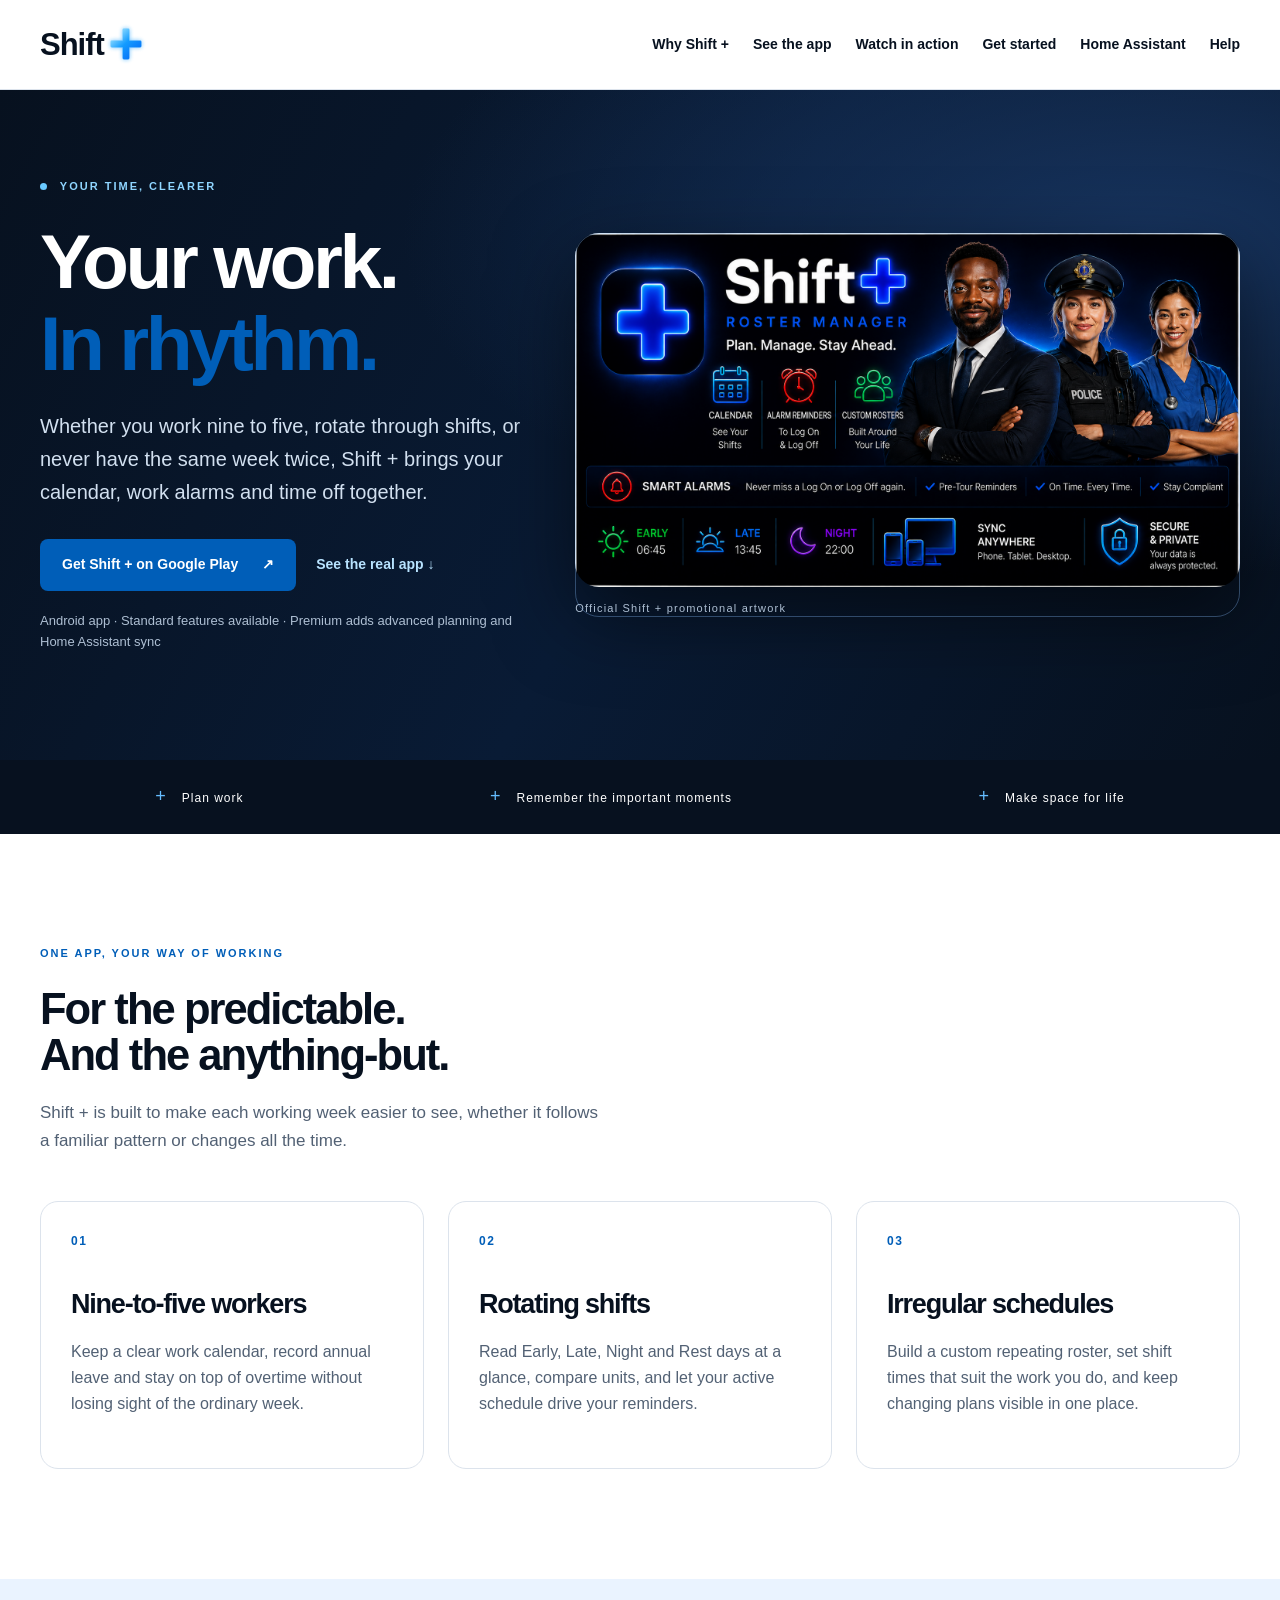
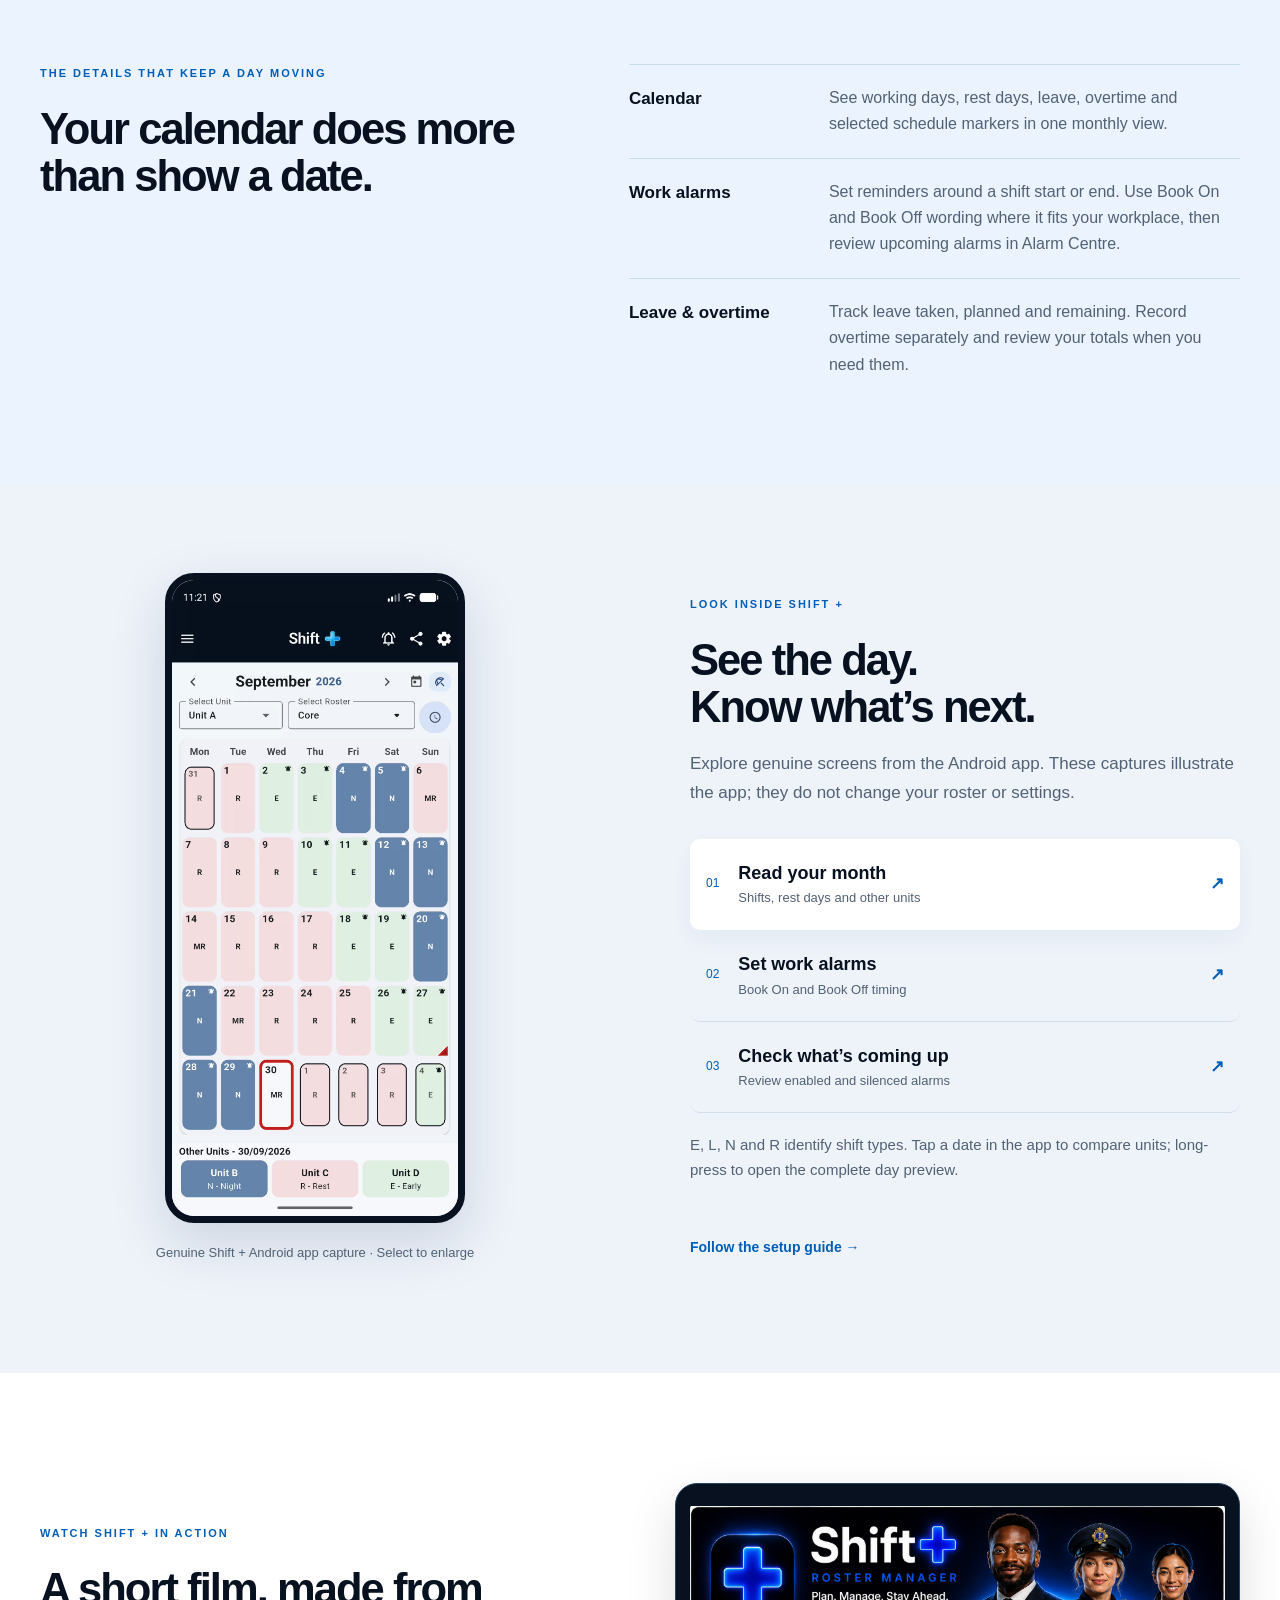
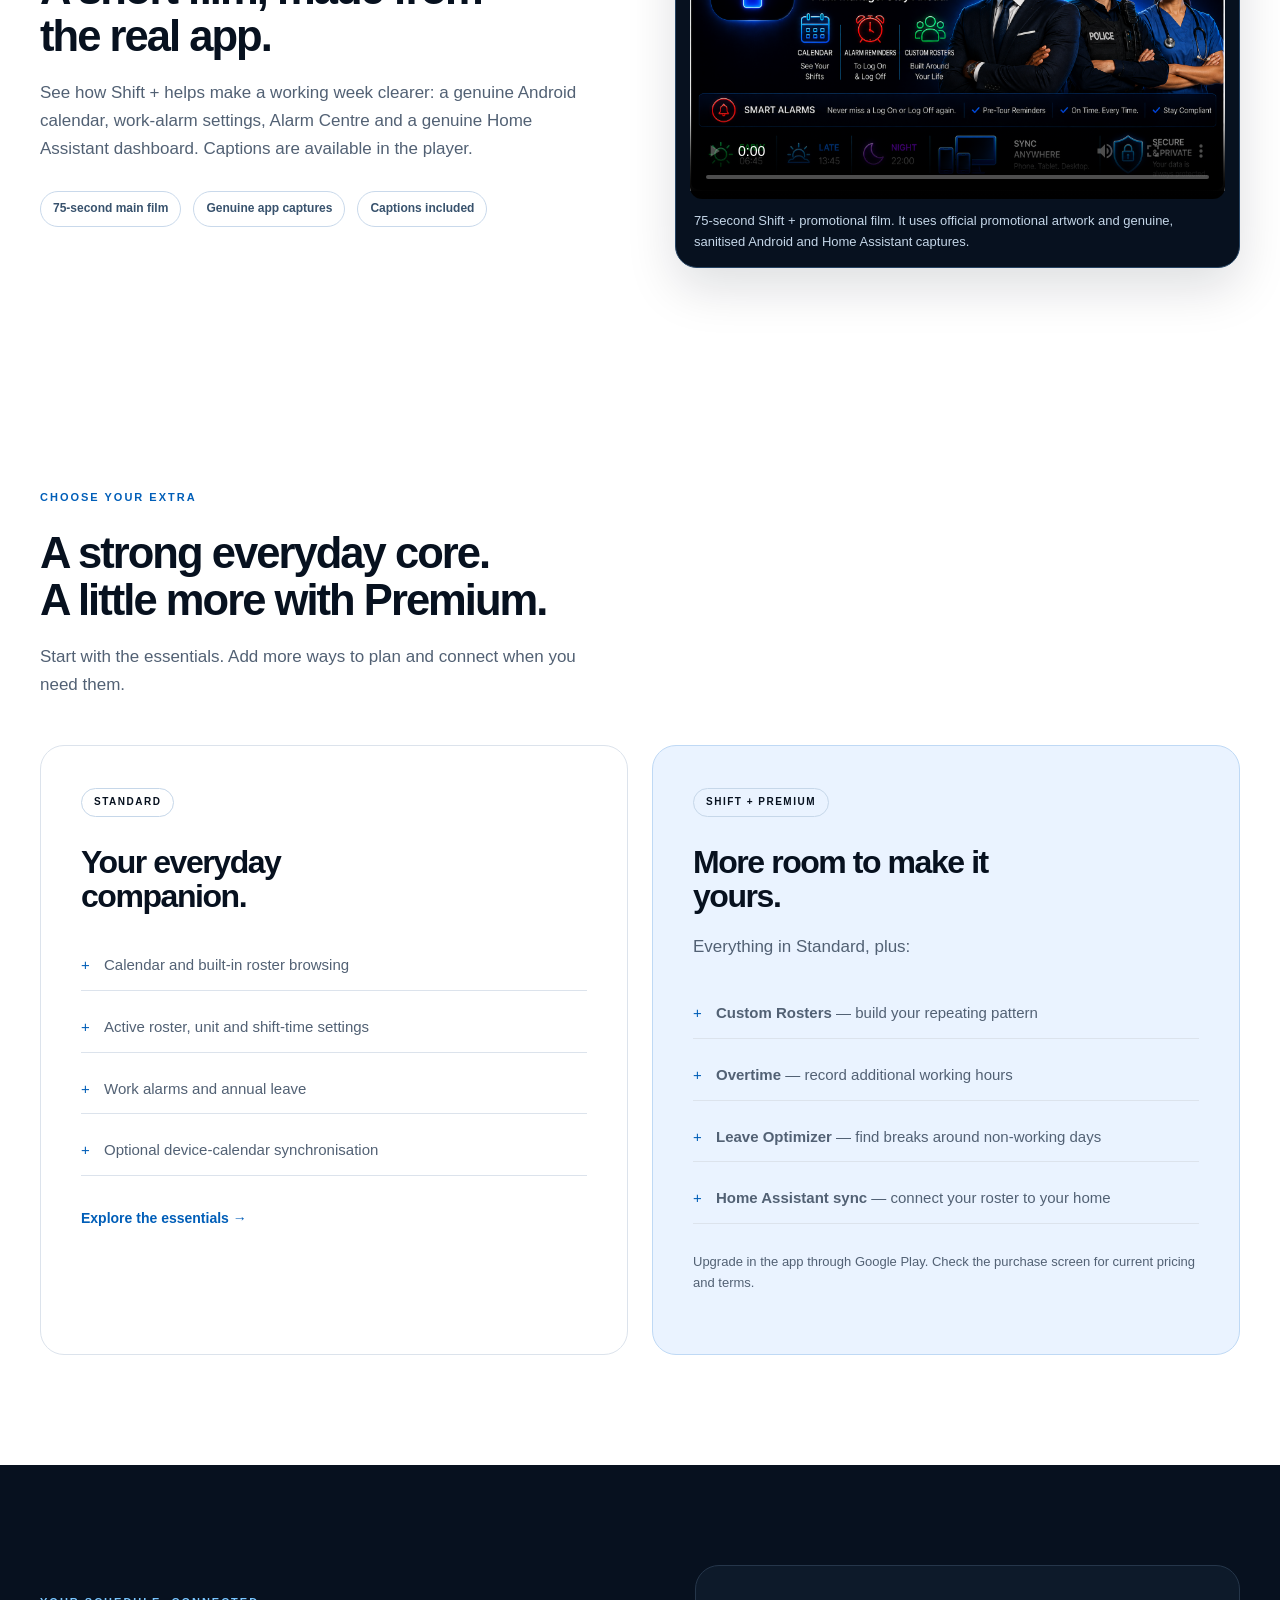
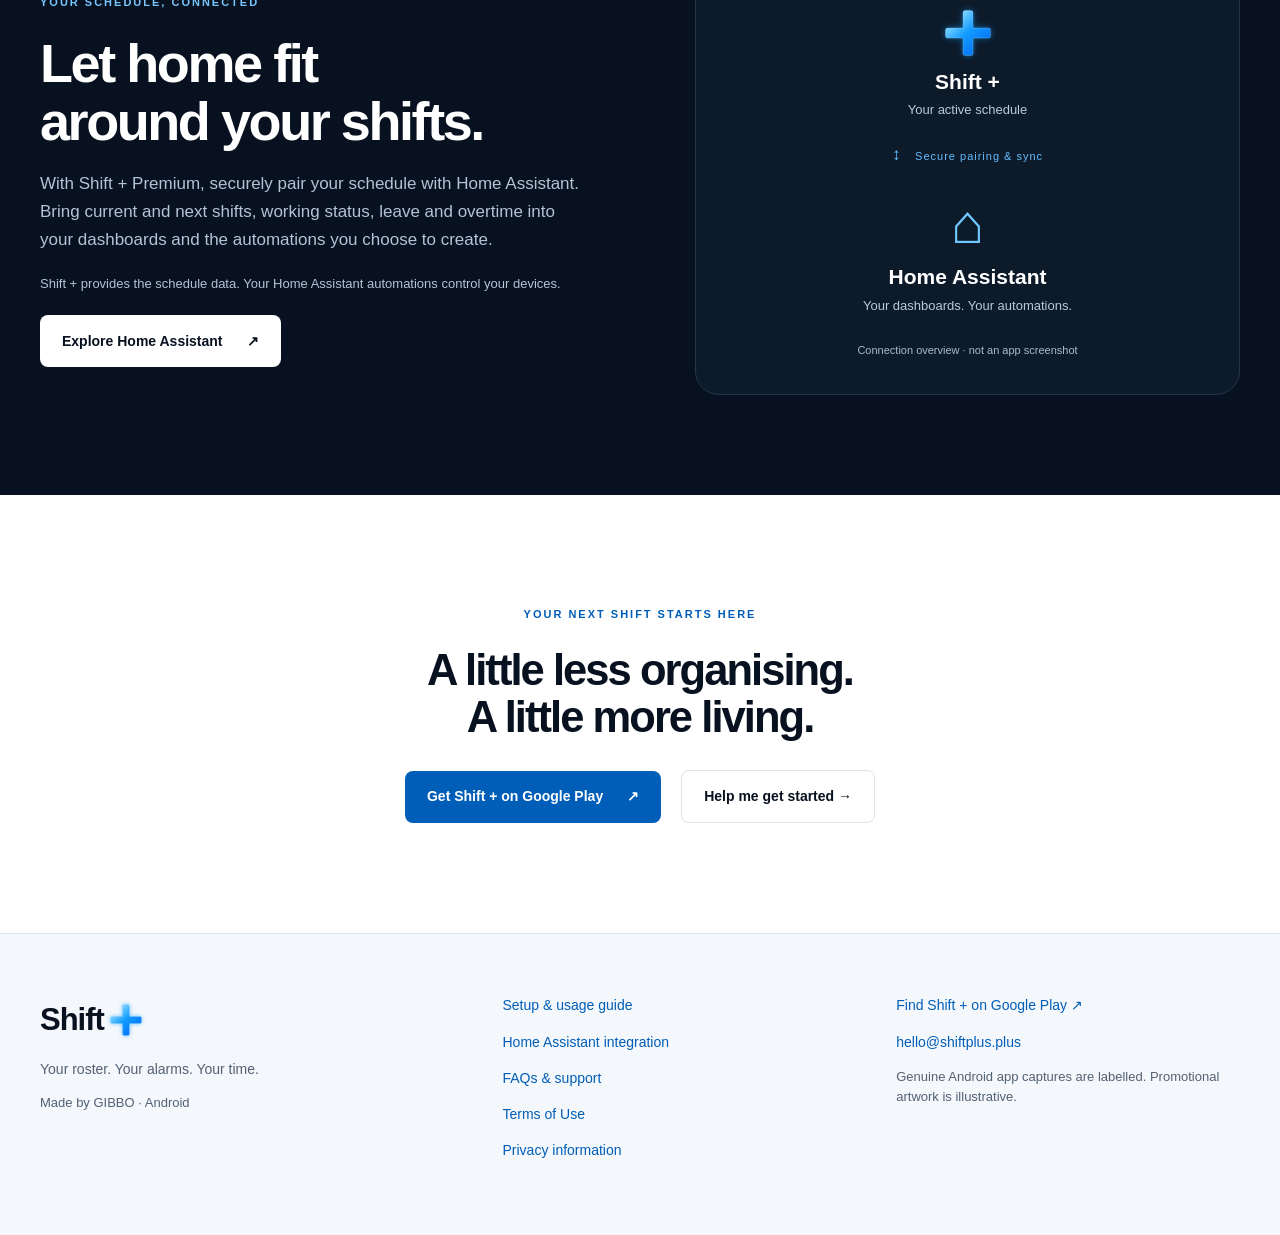
==== commit b9f5cb96: "Launch Shift Plus promotional website and film" ====
--- a/site/index.html
+++ b/site/index.html
@@ -1,8 +1,50 @@
-<!doctype html><html lang="en"><head><meta charset="utf-8"><meta name="viewport" content="width=device-width,initial-scale=1"><title>Shift + — Your roster. Your alarms. Your time.</title><meta name="description" content="Bring your shifts, work alarms and annual leave together. Explore Shift + for Android, with Premium planning tools and Home Assistant integration."><meta name="robots" content="noindex,nofollow"><meta name="theme-color" content="#07111f"><meta property="og:type" content="website"><meta property="og:title" content="Shift + — Your roster. Your alarms. Your time."><meta property="og:description" content="Bring your shifts, work alarms and annual leave together. Explore Shift + for Android, with Premium planning tools and Home Assistant integration."><meta property="og:site_name" content="Shift +"><meta property="og:image" content="assets/app-icon.png"><meta name="twitter:card" content="summary"><link rel="icon" href="assets/favicon.png"><link rel="apple-touch-icon" href="assets/apple-touch-icon.png"><link rel="stylesheet" href="styles.css"><script src="app.js" defer></script><noscript><style>@media(max-width:760px){.header{height:auto;position:relative}.nav-row{flex-wrap:wrap;padding:15px 0}.menu-toggle{display:none}.header nav{display:flex;position:static;flex-wrap:wrap;padding:0;box-shadow:none;border:0;gap:12px}.header nav a{font-size:14px}}</style></noscript></head><body><a class="skip" href="#main">Skip to content</a><header class="header"><div class="wrap nav-row"><a class="brand" href="index.html" aria-label="Shift + home"><span>Shift</span><img src="assets/logo.svg" width="42" height="42" alt="+"></a><button class="menu-toggle" aria-expanded="false" aria-controls="navigation">Menu <span aria-hidden="true">+</span></button><nav id="navigation" aria-label="Main navigation"><a href="index.html#features">Explore</a><a href="guide.html">Get started</a><a href="index.html#premium">Standard & Premium</a><a href="home-assistant.html">Home Assistant</a><a href="support.html">Help</a></nav></div></header><main id="main" tabindex="-1">
-<section class="hero"><div class="wrap hero-grid"><div class="hero-copy"><p class="eyebrow"><span class="status-dot"></span> FOR LIFE ON A SHIFT PATTERN</p><h1>Work has a rhythm.<br><em>Find yours.</em></h1><p class="lead">Early starts. Late finishes. Days that are yours.<br>Bring your roster, work alarms and annual leave together with <strong>Shift +</strong>.</p><div class="actions"><a class="button primary" href="https://play.google.com/store/apps/details?id=ie.shiftplus.app" target="_blank" rel="noopener">Get Shift + on Google Play <span aria-hidden="true">↗</span></a><a class="text-link" href="#walkthrough">Take a look inside <span aria-hidden="true">↓</span></a></div><p class="micro">For Android · Built around your active schedule</p><div class="shift-key" aria-label="Shift key"><span><i class="early"></i>E / Early</span><span><i class="late"></i>L / Late</span><span><i class="night"></i>N / Night</span><span><i class="rest"></i>R / Rest</span></div></div><div class="hero-visual"><span class="orbit orbit-one"></span><span class="orbit orbit-two"></span><figure class="hero-phone"><button class="screenshot" data-enlarge="assets/calendar.webp" aria-label="Enlarge Shift + calendar showing a genuine September roster and unit comparison"><img src="assets/calendar.webp" alt="Shift + calendar showing a genuine September roster and unit comparison" width="1080" height="2400" loading="eager" fetchpriority="high"></button><figcaption>YOUR MONTH, AT A GLANCE</figcaption></figure><div class="float-label"><span aria-hidden="true">↗</span> A clearer view of<br><strong>what comes next.</strong></div></div></div></section>
-<div class="section-ribbon"><div class="wrap"><span>Plan your shifts</span><span>Make room for time off</span><span>Connect your schedule</span></div></div>
-<section id="features" class="section wrap"><div class="section-heading"><p class="eyebrow">A LITTLE MORE CLARITY</p><h2>The whole pattern.<br>Not just the next shift.</h2><p>From the working week to your next break, keep the details in one place.</p></div><div class="feature-grid"><article class="feature"><span class="feature-number">01 / YOUR ROSTER</span><h3>See the days ahead.</h3><p>Browse rosters, compare units and read Early, Late, Night and Rest days at a glance. Your active schedule stays separate from the roster you’re viewing.</p><a href="guide.html#rosters">Understand your schedule ↗</a></article><article class="feature"><span class="feature-number">02 / YOUR ALARMS</span><h3>A reminder in your rhythm.</h3><p>Set start and finish alarms around your shift times. Check upcoming alarms in Alarm Centre and test delivery on your phone.</p><a href="guide.html#alarms">Set up work alarms ↗</a></article><article class="feature"><span class="feature-number">03 / YOUR TIME OFF</span><h3>Make space for life.</h3><p>Record full days, half days or a range of annual leave. Configure your leave year, entitlement and carry-over, then see taken, planned and remaining leave.</p><a href="guide.html#leave">Plan your annual leave ↗</a></article></div></section>
-<section id="walkthrough" class="tour-section"><div class="wrap tour-grid"><div class="tour-visual"><button class="screenshot" data-enlarge="assets/calendar.webp" aria-label="Enlarge Calendar with shift colours, alarm markers and other units"><img src="assets/calendar.webp" alt="Calendar with shift colours, alarm markers and other units" width="1080" height="2400" loading="lazy"></button><p class="micro">Genuine Shift + app capture · Select to enlarge</p></div><div class="tour-copy"><p class="eyebrow">LOOK INSIDE SHIFT +</p><h2>Meet your new<br>daily check-in.</h2><p>Choose a view to explore what you’ll find in the app.</p><div class="tour-options" role="group" aria-label="Choose an app walkthrough"><button data-tour="calendar" aria-pressed="true"><span>01</span><div><strong>Read your month</strong><small>Shifts, rest days and other units</small></div><b aria-hidden="true">↗</b></button><button data-tour="alarms" aria-pressed="false"><span>02</span><div><strong>Set your work alarms</strong><small>Timing that follows your shifts</small></div><b aria-hidden="true">↗</b></button><button data-tour="alarm-centre" aria-pressed="false"><span>03</span><div><strong>Check what’s coming up</strong><small>Review active and silenced alarms</small></div><b aria-hidden="true">↗</b></button></div><div id="tour-description" class="tour-description" aria-live="polite">E, L, N and R identify shift types. Tap a date in the app to compare units; long-press to open the complete day preview.</div><a class="text-link" href="guide.html">Follow the complete setup guide →</a></div></div></section>
-<section class="section wrap" id="premium"><div class="section-heading"><p class="eyebrow">CHOOSE YOUR EXTRA</p><h2>A strong everyday core.<br>A little more with Premium.</h2><p>Start with the essentials. Add more ways to plan and connect when you need them.</p></div><div class="plans"><article class="plan"><span class="pill">STANDARD</span><h3>Your everyday companion.</h3><ul><li>Calendar and built-in roster browsing</li><li>Active roster, unit and shift-time settings</li><li>Work alarms and annual leave</li><li>Optional device-calendar synchronisation</li></ul><a href="guide.html" class="text-link">Explore the essentials →</a></article><article class="plan premium"><span class="pill">SHIFT + PREMIUM</span><h3>More room to make it yours.</h3><p>Everything in Standard, plus:</p><ul><li><strong>Custom Rosters</strong> — build your repeating pattern</li><li><strong>Overtime</strong> — record additional working hours</li><li><strong>Leave Optimizer</strong> — find breaks around non-working days</li><li><strong>Home Assistant sync</strong> — connect your roster to your home</li></ul><p class="micro">Upgrade in the app through Google Play. Check the purchase screen for current pricing and terms.</p></article></div></section>
-<section class="ha-section"><div class="wrap ha-grid"><div><p class="eyebrow">YOUR SCHEDULE, CONNECTED</p><h2>Let home fit<br>around your shifts.</h2><p>Bring current and next shifts, work and rest status, leave and overtime into Home Assistant. Use that information in automations you create.</p><p class="micro">Requires Shift + Premium and a reachable Home Assistant installation. Shift + supplies schedule data; your automations control your devices.</p><a href="home-assistant.html" class="button light">Explore Home Assistant <span aria-hidden="true">↗</span></a></div><div class="connection-diagram" aria-label="Shift + synchronises schedule data with Home Assistant, which you use in your own automations"><div class="connection-node"><img src="assets/logo.svg" alt="" width="64" height="64"><strong>Shift +</strong><span>Your active schedule</span></div><div class="connector">↕ <span>Secure pairing & sync</span></div><div class="connection-node"><span class="home-symbol" aria-hidden="true">⌂</span><strong>Home Assistant</strong><span>Your dashboards. Your automations.</span></div><small>Connection overview · not an app screenshot</small></div></div></section>
-<section class="section wrap next-step"><p class="eyebrow">YOUR NEXT SHIFT STARTS HERE</p><h2>A little less organising.<br>A little more living.</h2><div class="actions"><a class="button primary" href="https://play.google.com/store/apps/details?id=ie.shiftplus.app" target="_blank" rel="noopener">Get Shift + on Google Play <span aria-hidden="true">↗</span></a><a class="button secondary" href="guide.html">Help me get started →</a></div></section></main><footer><div class="wrap footer-grid"><div><a class="brand" href="index.html" aria-label="Shift + home"><span>Shift</span><img src="assets/logo.svg" width="42" height="42" alt="+"></a><p>Your roster. Your alarms. Your time.</p><small>Made by GIBBO · Android</small></div><div><a href="guide.html">Setup & usage guide</a><a href="home-assistant.html">Home Assistant integration</a><a href="support.html">FAQs & support</a><a href="terms.html">Terms of Use</a><a href="privacy.html">Privacy information</a></div><div><a href="https://play.google.com/store/apps/details?id=ie.shiftplus.app" target="_blank" rel="noopener">Find Shift + on Google Play ↗</a><a href="mailto:hello@shiftplus.plus">hello@shiftplus.plus</a><small>Real app captures. Appearance may vary by version and settings.</small></div></div></footer><dialog id="image-viewer" aria-label="Enlarged app screenshot"><button class="close-viewer" autofocus>Close ×</button><img alt=""></dialog></body></html>+<!doctype html>
+<html lang="en">
+<head>
+  <meta charset="utf-8">
+  <meta name="viewport" content="width=device-width,initial-scale=1">
+  <title>Shift + — Your work calendar, alarms and time</title>
+  <meta name="description" content="Shift + helps 9-to-5, rotating-shift and irregular workers manage work calendars, Book On and Book Off reminders, annual leave, overtime and Home Assistant sync.">
+  <meta name="robots" content="noindex,nofollow">
+  <meta name="theme-color" content="#07111f">
+  <meta property="og:type" content="website">
+  <meta property="og:title" content="Shift + — Your work calendar, alarms and time">
+  <meta property="og:description" content="Your work pattern, work alarms, annual leave and overtime in one clear place.">
+  <meta property="og:site_name" content="Shift +">
+  <meta property="og:image" content="assets/shift-plus-workers.png">
+  <meta name="twitter:card" content="summary_large_image">
+  <link rel="icon" href="assets/favicon.png"><link rel="apple-touch-icon" href="assets/apple-touch-icon.png">
+  <link rel="stylesheet" href="styles.css"><link rel="stylesheet" href="video.css"><script src="app.js" defer></script>
+  <noscript><style>@media(max-width:760px){.header{height:auto;position:relative}.nav-row{flex-wrap:wrap;padding:15px 0}.menu-toggle{display:none}.header nav{display:flex;position:static;flex-wrap:wrap;padding:0;box-shadow:none;border:0;gap:12px}.header nav a{font-size:14px}}</style></noscript>
+</head>
+<body>
+<a class="skip" href="#main">Skip to content</a>
+<header class="header"><div class="wrap nav-row">
+  <a class="brand" href="index.html" aria-label="Shift + home"><span>Shift</span><img src="assets/logo.svg" width="42" height="42" alt="+"></a>
+  <button class="menu-toggle" aria-expanded="false" aria-controls="navigation">Menu <span aria-hidden="true">+</span></button>
+  <nav id="navigation" aria-label="Main navigation"><a href="#benefits">Why Shift +</a><a href="#walkthrough">See the app</a><a href="#video">Watch in action</a><a href="guide.html">Get started</a><a href="home-assistant.html">Home Assistant</a><a href="support.html">Help</a></nav>
+</div></header>
+<main id="main" tabindex="-1"><span id="features" hidden></span>
+  <section class="marketing-hero">
+    <div class="wrap marketing-hero-grid"><div class="marketing-copy">
+      <p class="eyebrow"><span class="status-dot"></span> YOUR TIME, CLEARER</p>
+      <h1>Your work.<br><em>In rhythm.</em></h1>
+      <p class="lead">Whether you work nine to five, rotate through shifts, or never have the same week twice, Shift + brings your calendar, work alarms and time off together.</p>
+      <div class="actions"><a class="button primary" href="https://play.google.com/store/apps/details?id=ie.shiftplus.app" target="_blank" rel="noopener">Get Shift + on Google Play <span aria-hidden="true">↗</span></a><a class="text-link" href="#walkthrough">See the real app <span aria-hidden="true">↓</span></a></div>
+      <p class="micro">Android app · Standard features available · Premium adds advanced planning and Home Assistant sync</p>
+    </div><figure class="marketing-art"><img src="assets/shift-plus-workers.png" width="1718" height="911" alt="Official Shift + promotional artwork showing a business professional, a police officer and a healthcare worker"><figcaption>Official Shift + promotional artwork</figcaption></figure></div>
+  </section>
+  <div class="section-ribbon"><div class="wrap"><span>Plan work</span><span>Remember the important moments</span><span>Make space for life</span></div></div>
+  <section id="benefits" class="section wrap"><div class="section-heading"><p class="eyebrow">ONE APP, YOUR WAY OF WORKING</p><h2>For the predictable.<br>And the anything-but.</h2><p>Shift + is built to make each working week easier to see, whether it follows a familiar pattern or changes all the time.</p></div>
+    <div class="audience-grid"><article class="audience-card"><span>01</span><h3>Nine-to-five workers</h3><p>Keep a clear work calendar, record annual leave and stay on top of overtime without losing sight of the ordinary week.</p></article><article class="audience-card"><span>02</span><h3>Rotating shifts</h3><p>Read Early, Late, Night and Rest days at a glance, compare units, and let your active schedule drive your reminders.</p></article><article class="audience-card"><span>03</span><h3>Irregular schedules</h3><p>Build a custom repeating roster, set shift times that suit the work you do, and keep changing plans visible in one place.</p></article></div>
+  </section>
+  <section class="feature-band"><div class="wrap feature-band-grid"><div><p class="eyebrow">THE DETAILS THAT KEEP A DAY MOVING</p><h2>Your calendar does more than show a date.</h2></div><div class="feature-list"><article><b>Calendar</b><p>See working days, rest days, leave, overtime and selected schedule markers in one monthly view.</p></article><article><b>Work alarms</b><p>Set reminders around a shift start or end. Use Book On and Book Off wording where it fits your workplace, then review upcoming alarms in Alarm Centre.</p></article><article><b>Leave & overtime</b><p>Track leave taken, planned and remaining. Record overtime separately and review your totals when you need them.</p></article></div></div></section>
+  <section id="walkthrough" class="tour-section"><div class="wrap tour-grid"><div class="tour-visual"><button class="screenshot" data-enlarge="assets/calendar.webp" aria-label="Enlarge Shift + calendar showing a genuine September roster and unit comparison"><img src="assets/calendar.webp" alt="Genuine Shift + Android calendar showing shift colours, alarm markers and other units" width="1080" height="2400" loading="lazy"></button><p class="micro">Genuine Shift + Android app capture · Select to enlarge</p></div><div class="tour-copy"><p class="eyebrow">LOOK INSIDE SHIFT +</p><h2>See the day.<br>Know what’s next.</h2><p>Explore genuine screens from the Android app. These captures illustrate the app; they do not change your roster or settings.</p><div class="tour-options" role="group" aria-label="Choose an app walkthrough"><button data-tour="calendar" aria-pressed="true"><span>01</span><div><strong>Read your month</strong><small>Shifts, rest days and other units</small></div><b aria-hidden="true">↗</b></button><button data-tour="alarms" aria-pressed="false"><span>02</span><div><strong>Set work alarms</strong><small>Book On and Book Off timing</small></div><b aria-hidden="true">↗</b></button><button data-tour="alarm-centre" aria-pressed="false"><span>03</span><div><strong>Check what’s coming up</strong><small>Review enabled and silenced alarms</small></div><b aria-hidden="true">↗</b></button></div><div id="tour-description" class="tour-description" aria-live="polite">E, L, N and R identify shift types. Tap a date in the app to compare units; long-press to open the complete day preview.</div><a class="text-link" href="guide.html">Follow the setup guide →</a></div></div></section>
+  <section id="video" class="section wrap watch-section"><div class="watch-copy"><p class="eyebrow">WATCH SHIFT + IN ACTION</p><h2>A short film, made from the real app.</h2><p>See how Shift + helps make a working week clearer: a genuine Android calendar, work-alarm settings, Alarm Centre and a genuine Home Assistant dashboard. Captions are available in the player.</p><div class="watch-points"><span>75-second main film</span><span>Genuine app captures</span><span>Captions included</span></div></div><div class="video-player"><video controls preload="metadata" poster="assets/shift-plus-workers.png" aria-describedby="promo-video-description"><source src="assets/shift-plus-promotional-film.mp4" type="video/mp4"><track kind="captions" srclang="en" label="English" src="assets/shift-plus-promotional-film.en.vtt" default>Your browser does not support HTML video. <a href="assets/shift-plus-promotional-film.mp4">Download the Shift + promotional film</a>.</video><p id="promo-video-description" class="micro">75-second Shift + promotional film. It uses official promotional artwork and genuine, sanitised Android and Home Assistant captures.</p></div></section>
+  <section id="premium" class="section wrap"><div class="section-heading"><p class="eyebrow">CHOOSE YOUR EXTRA</p><h2>A strong everyday core.<br>A little more with Premium.</h2><p>Start with the essentials. Add more ways to plan and connect when you need them.</p></div><div class="plans"><article class="plan"><span class="pill">STANDARD</span><h3>Your everyday companion.</h3><ul><li>Calendar and built-in roster browsing</li><li>Active roster, unit and shift-time settings</li><li>Work alarms and annual leave</li><li>Optional device-calendar synchronisation</li></ul><a href="guide.html" class="text-link">Explore the essentials →</a></article><article class="plan premium"><span class="pill">SHIFT + PREMIUM</span><h3>More room to make it yours.</h3><p>Everything in Standard, plus:</p><ul><li><strong>Custom Rosters</strong> — build your repeating pattern</li><li><strong>Overtime</strong> — record additional working hours</li><li><strong>Leave Optimizer</strong> — find breaks around non-working days</li><li><strong>Home Assistant sync</strong> — connect your roster to your home</li></ul><p class="micro">Upgrade in the app through Google Play. Check the purchase screen for current pricing and terms.</p></article></div></section>
+  <section class="ha-section"><div class="wrap ha-grid"><div><p class="eyebrow">YOUR SCHEDULE, CONNECTED</p><h2>Let home fit<br>around your shifts.</h2><p>With Shift + Premium, securely pair your schedule with Home Assistant. Bring current and next shifts, working status, leave and overtime into your dashboards and the automations you choose to create.</p><p class="micro">Shift + provides the schedule data. Your Home Assistant automations control your devices.</p><a href="home-assistant.html" class="button light">Explore Home Assistant <span aria-hidden="true">↗</span></a></div><div class="connection-diagram" aria-label="Shift + synchronises schedule data with Home Assistant, which you use in your own automations"><div class="connection-node"><img src="assets/logo.svg" alt="" width="64" height="64"><strong>Shift +</strong><span>Your active schedule</span></div><div class="connector">↕ <span>Secure pairing & sync</span></div><div class="connection-node"><span class="home-symbol" aria-hidden="true">⌂</span><strong>Home Assistant</strong><span>Your dashboards. Your automations.</span></div><small>Connection overview · not an app screenshot</small></div></div></section>
+  <section class="section wrap next-step"><p class="eyebrow">YOUR NEXT SHIFT STARTS HERE</p><h2>A little less organising.<br>A little more living.</h2><div class="actions"><a class="button primary" href="https://play.google.com/store/apps/details?id=ie.shiftplus.app" target="_blank" rel="noopener">Get Shift + on Google Play <span aria-hidden="true">↗</span></a><a class="button secondary" href="guide.html">Help me get started →</a></div></section>
+</main>
+<footer><div class="wrap footer-grid"><div><a class="brand" href="index.html" aria-label="Shift + home"><span>Shift</span><img src="assets/logo.svg" width="42" height="42" alt="+"></a><p>Your roster. Your alarms. Your time.</p><small>Made by GIBBO · Android</small></div><div><a href="guide.html">Setup & usage guide</a><a href="home-assistant.html">Home Assistant integration</a><a href="support.html">FAQs & support</a><a href="terms.html">Terms of Use</a><a href="privacy.html">Privacy information</a></div><div><a href="https://play.google.com/store/apps/details?id=ie.shiftplus.app" target="_blank" rel="noopener">Find Shift + on Google Play ↗</a><a href="mailto:hello@shiftplus.plus">hello@shiftplus.plus</a><small>Genuine Android app captures are labelled. Promotional artwork is illustrative.</small></div></div></footer>
+<dialog id="image-viewer" aria-label="Enlarged app screenshot"><button class="close-viewer" autofocus>Close ×</button><img alt=""></dialog>
+</body></html>
--- a/site/styles.css
+++ b/site/styles.css
@@ -1,2 +1,6 @@
-:root{--ink:#07111f;--blue:#005eb8;--electric:#149cff;--muted:#526174;--pale:#f4f7fb;--line:#dce3ec;--radius:24px}*{box-sizing:border-box}html{scroll-behavior:smooth;scroll-padding-top:100px}body{margin:0;color:var(--ink);background:#fff;font:17px/1.65 'Segoe UI',Arial,sans-serif}a{color:var(--blue);text-underline-offset:5px}button,input{font:inherit}button,a,input,summary{-webkit-tap-highlight-color:transparent}button{cursor:pointer}a:focus-visible,button:focus-visible,input:focus-visible,summary:focus-visible{outline:3px solid #d06e00;outline-offset:5px}img{max-width:100%;height:auto}h1,h2,h3,p,figure{margin:0}h1,h2,h3{line-height:1.07;letter-spacing:-.045em}h1{font-size:clamp(48px,5.2vw,76px);font-weight:650}h2{font-size:clamp(36px,3.4vw,51px);font-weight:650}h3{font-size:28px}em{font-style:normal;color:var(--blue)}p{margin:20px 0;color:var(--muted)}strong{font-weight:650}small,.micro{font-size:13px;line-height:1.6}.wrap{width:min(1200px,calc(100% - 80px));margin:auto}.header{height:90px;background:rgba(255,255,255,.97);border-bottom:1px solid var(--line);position:sticky;top:0;z-index:10}.nav-row{height:100%;display:flex;align-items:center;justify-content:space-between;gap:32px}.brand{display:inline-flex;align-items:center;color:var(--ink);text-decoration:none;font-size:31px;font-weight:750;letter-spacing:-1px;white-space:nowrap}.brand img{width:44px;height:44px}.header nav{display:flex;align-items:center;gap:27px}.header nav a{font-size:14px;text-decoration:none;color:var(--ink);font-weight:600}.header nav a:hover{color:var(--blue)}.menu-toggle{display:none}.skip{position:fixed;left:16px;top:-100px;background:white;padding:12px;z-index:100}.skip:focus{top:12px}.hero{overflow:hidden;background:radial-gradient(ellipse at 85% 50%,#e3efff 0,transparent 47%),#f4f7fb}.hero-grid{display:grid;grid-template-columns:1.15fr 1fr;align-items:center;min-height:800px;gap:35px}.hero-copy{padding:55px 0}.eyebrow{font-size:11px;letter-spacing:2px;font-weight:750;color:var(--blue);margin:0 0 24px}.status-dot{display:inline-block;width:7px;height:7px;background:var(--blue);border-radius:50%;margin-right:8px}.lead{font-size:20px;max-width:620px;line-height:1.65;margin:26px 0}.actions{display:flex;gap:23px;align-items:center;flex-wrap:wrap;margin-top:30px}.button{min-height:52px;padding:14px 22px;display:inline-flex;gap:24px;justify-content:space-between;align-items:center;border-radius:8px;font-size:14px;font-weight:650;text-decoration:none;transition:transform .2s,background .2s}.button:hover{transform:translateY(-2px)}.primary{background:var(--blue);color:white}.primary:hover{background:#004f9c}.secondary{border:1px solid var(--line);color:var(--ink)}.light{background:white;color:var(--ink)}.text-link{font-size:14px;font-weight:650;text-decoration:none}.shift-key{display:flex;gap:22px;margin-top:62px;padding-top:22px;border-top:1px solid #cfdbe8;font-size:12px;color:#425168}.shift-key span{display:flex;align-items:center;gap:7px}.shift-key i{display:block;width:10px;height:10px;border-radius:3px}.early{background:#9fcfa6}.late{background:#9cc4e8}.night{background:#436e9b}.rest{background:#e7b9bc}.hero-visual{position:relative;display:flex;align-items:center;justify-content:center;padding:52px 0 40px}.hero-phone{z-index:1;width:287px;transform:rotate(5deg)}.screenshot{display:block;padding:0;border:0;background:transparent;border-radius:23px;overflow:hidden;box-shadow:0 20px 55px #091d3f25}.screenshot img{display:block;width:100%}.hero-phone .screenshot{border:7px solid #09121e;box-shadow:0 32px 60px #10244040;border-radius:32px}.hero-phone figcaption{font-size:10px;font-weight:650;text-align:center;margin-top:20px;letter-spacing:2px;color:#526174}.orbit{position:absolute;border:1px solid #c8dbee;border-radius:50%;width:530px;height:530px}.orbit-two{width:670px;height:670px}.float-label{z-index:2;position:absolute;bottom:125px;left:-20px;box-shadow:0 15px 40px #20395518;background:#fff;padding:16px 23px;font-size:14px;border-radius:12px;transform:rotate(-3deg)}.float-label>span{float:left;margin-right:15px;font-size:26px;color:var(--blue)}.section-ribbon{background:var(--ink);color:#fff;font-size:12px;letter-spacing:1px}.section-ribbon .wrap{display:flex;justify-content:space-around;padding:22px 0;gap:16px}.section-ribbon span:before{content:'+';color:#65bdff;margin-right:15px;font-size:18px}.section{padding-top:110px;padding-bottom:110px}.section-heading{max-width:720px;margin-bottom:46px}.section-heading>p:last-child{max-width:560px}.feature-grid{display:grid;grid-template-columns:repeat(3,1fr);gap:34px}.feature{border-top:1px solid var(--line);padding-top:25px}.feature-number{font-size:11px;color:var(--muted);letter-spacing:1.2px}.feature h3{margin-top:30px}.feature p{font-size:16px}.feature a{font-size:14px;font-weight:650;text-decoration:none}.tour-section{background:#eef3fa;padding:90px 0}.tour-grid{display:grid;grid-template-columns:1fr 1fr;gap:100px;align-items:center}.tour-visual{text-align:center}.tour-visual .screenshot{width:300px;margin:auto;border:7px solid var(--ink);border-radius:29px}.tour-options{margin:32px 0 20px}.tour-options button{width:100%;border:0;border-bottom:1px solid #d3deeb;background:transparent;text-align:left;padding:20px 16px;display:flex;align-items:center;gap:19px;border-radius:10px;color:var(--ink)}.tour-options button[aria-pressed=true]{background:#fff;box-shadow:0 10px 25px #17385b0b;border-bottom-color:transparent}.tour-options button>span{font-size:12px;color:var(--blue)}.tour-options strong{display:block;font-size:18px}.tour-options small{display:block;color:var(--muted)}.tour-options b{margin-left:auto;color:var(--blue)}.tour-description{font-size:15px;color:var(--muted);min-height:100px}.plans{display:grid;grid-template-columns:1fr 1fr;gap:24px}.plan{padding:40px;border:1px solid var(--line);border-radius:var(--radius)}.pill{display:inline-block;font-size:10px;font-weight:750;letter-spacing:1.5px;border:1px solid #c6d7e9;padding:5px 12px;border-radius:20px;margin-bottom:28px}.plan h3{font-size:32px;max-width:320px}.plan ul{padding:0;list-style:none;margin:28px 0}.plan li{padding:12px 0 12px 23px;border-bottom:1px solid var(--line);font-size:15px;position:relative}.plan li:before{content:'+';position:absolute;left:0;color:var(--blue)}.premium{background:#eaf3ff;border-color:#bfd9f5}.ha-section{background:var(--ink);color:white;padding:100px 0}.ha-grid{display:grid;grid-template-columns:1fr 1fr;gap:110px;align-items:center}.ha-section .eyebrow{color:#79c6ff}.ha-section p{color:#b3c4d6}.ha-section h2{font-size:54px}.connection-diagram{text-align:center;border:1px solid #25364a;border-radius:24px;padding:35px;background:#0d1a2a}.connection-node{display:flex;flex-direction:column;align-items:center}.connection-node strong{font-size:21px}.connection-node span{font-size:13px;color:#bac9d9}.connection-node .home-symbol{font-size:55px;line-height:1.3;color:#6ec9ff}.connector{margin:20px;color:#65bdff}.connector span{font-size:11px;letter-spacing:1px;margin-left:10px}.connection-diagram>small{display:block;margin-top:25px;color:#aabbd0;font-size:11px}.next-step{text-align:center}.next-step .actions{justify-content:center}footer{background:#f4f7fb;padding:60px 0;border-top:1px solid var(--line)}.footer-grid{display:grid;grid-template-columns:1.2fr 1fr 1fr;gap:50px}.footer-grid>div>a:not(.brand){display:block;font-size:14px;text-decoration:none;margin-bottom:13px}.footer-grid small{display:block;color:var(--muted)}.footer-grid p{font-size:14px;margin:12px 0}.page-intro{padding-top:85px;padding-bottom:65px}.page-intro h1{font-size:68px}.docs-layout{display:grid;grid-template-columns:260px 1fr;gap:90px;padding-bottom:100px}.contents{align-self:start;position:sticky;top:125px;border-top:1px solid var(--line);padding-top:20px;font-size:14px}.contents strong{font-size:11px;letter-spacing:1.5px}.contents a{display:block;color:var(--muted);text-decoration:none;margin:16px 0}.contents a:hover{color:var(--blue)}.contents p{font-size:14px;margin:15px 0}.guide-section{padding:34px 0;border-top:1px solid var(--line);scroll-margin-top:115px}.guide-section h2,.prose h2,.support-card h2,.callout h2{font-size:30px;letter-spacing:-1px}.guide-section .eyebrow{display:block;margin-bottom:16px}ol{padding-left:24px}li{padding-left:8px;margin:12px 0;color:var(--muted)}.callout{background:#eef5ff;padding:26px 30px;border-radius:15px;margin:24px 0}.callout p:last-child{margin-bottom:0}.callout p{font-size:15px}code{overflow-wrap:anywhere;font-size:14px}dt{font-weight:650;margin-top:24px}dd{margin:5px 0;color:var(--muted)}.help-layout{display:grid;grid-template-columns:1.6fr 1fr;gap:70px;padding-bottom:110px}.search-label{display:block;font-size:14px;font-weight:650;margin-bottom:12px}input[type=search]{width:100%;padding:16px;border:1px solid #b8c7d9;border-radius:9px;background:var(--pale)}.faq-list details{border-bottom:1px solid var(--line);padding:20px 0}.faq-list summary{font-weight:600;cursor:pointer;padding-right:15px}.faq-list p{font-size:16px}.support-card{background:var(--pale);padding:32px;border-radius:18px;align-self:start}.support-card p{font-size:15px}.prose{max-width:790px;padding-bottom:100px}.prose h2{margin-top:40px}dialog{border:0;border-radius:16px;padding:60px 18px 18px;max-height:92vh;max-width:95vw;background:#eef3fa}dialog::backdrop{background:#07111fe8}dialog img{display:block;max-height:78vh;width:auto;margin:auto}.close-viewer{position:absolute;right:15px;top:12px;background:var(--ink);color:white;border:0;border-radius:8px;padding:8px 16px}[hidden]{display:none!important}
-@media(min-width:1500px){.hero-grid{min-height:850px}}@media(max-width:1000px){.wrap{width:calc(100% - 48px)}.header nav{gap:16px}.header nav a{font-size:12px}.hero-grid{grid-template-columns:1.1fr 1fr;gap:10px}.hero-phone{width:250px}.float-label{left:-5px;bottom:85px}.shift-key{gap:12px}.tour-grid{gap:45px}.ha-grid{gap:50px}.docs-layout{gap:40px;grid-template-columns:220px 1fr}.help-layout{gap:35px}}@media(max-width:760px){.wrap{width:calc(100% - 40px)}.header{height:74px}.menu-toggle{display:flex;align-items:center;gap:20px;border:0;background:transparent;font-size:14px;padding:10px}.menu-toggle span{font-size:25px;color:var(--blue)}.header nav{display:none;position:absolute;left:0;right:0;top:74px;background:white;border-bottom:1px solid var(--line);padding:25px;box-shadow:0 20px 30px #0001}.header nav.open{display:flex;flex-direction:column;align-items:stretch;gap:18px}.header nav a{font-size:17px}.hero-grid{display:block;min-height:0}.hero-copy{padding:50px 0 5px}.hero h1{font-size:52px}.lead{font-size:18px}.actions{gap:20px}.shift-key{margin-top:32px;justify-content:space-between;gap:8px}.hero-visual{padding:40px 0 48px}.hero-phone{width:246px}.orbit{width:330px;height:330px}.orbit-two{width:430px;height:430px}.float-label{bottom:120px;left:0;font-size:12px;padding:12px}.section-ribbon .wrap{justify-content:space-between;font-size:10px;letter-spacing:0;gap:8px}.section-ribbon span:before{display:none}.section{padding-top:70px;padding-bottom:70px}.feature-grid,.plans,.tour-grid,.ha-grid,.footer-grid,.docs-layout,.help-layout{grid-template-columns:1fr}.feature-grid{gap:40px}.feature h3{margin-top:20px}.tour-grid{gap:35px}.tour-copy{grid-row:1}.tour-section{padding:65px 0}.tour-description{min-height:95px}.tour-visual .screenshot{width:280px}.plans{gap:20px}.plan{padding:30px 25px}.ha-section{padding:65px 0}.ha-section h2{font-size:44px}.ha-grid{gap:35px}.footer-grid{gap:32px}.page-intro{padding-top:55px;padding-bottom:45px}.page-intro h1{font-size:49px}.docs-layout{gap:30px}.contents{position:static}.contents a{margin:10px 0}.guide-section h2{font-size:29px}.help-layout{padding-bottom:60px}.prose{padding-bottom:60px}.callout{padding:24px}.section-heading{margin-bottom:35px}}@media(prefers-reduced-motion:reduce){html{scroll-behavior:auto}*,*:before,*:after{transition:none!important;animation:none!important}}
+:root{--ink:#07111f;--blue:#005eb8;--electric:#149cff;--muted:#526174;--pale:#f4f7fb;--line:#dce3ec;--radius:24px}*{box-sizing:border-box}html{scroll-behavior:smooth;scroll-padding-top:100px}body{margin:0;color:var(--ink);background:#fff;font:17px/1.65 'Segoe UI',Arial,sans-serif}a{color:var(--blue);text-underline-offset:5px}button,input{font:inherit}button,a,input,summary{-webkit-tap-highlight-color:transparent}button{cursor:pointer}a:focus-visible,button:focus-visible,input:focus-visible,summary:focus-visible{outline:3px solid #d06e00;outline-offset:5px}img{max-width:100%;height:auto}h1,h2,h3,p,figure{margin:0}h1,h2,h3{line-height:1.07;letter-spacing:-.045em}h1{font-size:clamp(48px,5.2vw,76px);font-weight:650}h2{font-size:clamp(36px,3.4vw,51px);font-weight:650}h3{font-size:28px}em{font-style:normal;color:var(--blue)}p{margin:20px 0;color:var(--muted)}strong{font-weight:650}small,.micro{font-size:13px;line-height:1.6}.wrap{width:min(1200px,calc(100% - 80px));margin:auto}.header{height:90px;background:rgba(255,255,255,.97);border-bottom:1px solid var(--line);position:sticky;top:0;z-index:10}.nav-row{height:100%;display:flex;align-items:center;justify-content:space-between;gap:32px}.brand{display:inline-flex;align-items:center;color:var(--ink);text-decoration:none;font-size:31px;font-weight:750;letter-spacing:-1px;white-space:nowrap}.brand img{width:44px;height:44px}.header nav{display:flex;align-items:center;gap:24px}.header nav a{font-size:14px;text-decoration:none;color:var(--ink);font-weight:600}.header nav a:hover{color:var(--blue)}.menu-toggle{display:none}.skip{position:fixed;left:16px;top:-100px;background:#fff;padding:12px;z-index:100}.skip:focus{top:12px}.eyebrow{font-size:11px;letter-spacing:2px;font-weight:750;color:var(--blue);margin:0 0 24px}.status-dot{display:inline-block;width:7px;height:7px;background:var(--blue);border-radius:50%;margin-right:8px}.lead{font-size:20px;max-width:620px;line-height:1.65;margin:26px 0}.actions{display:flex;gap:20px;align-items:center;flex-wrap:wrap;margin-top:30px}.button{min-height:52px;padding:14px 22px;display:inline-flex;gap:24px;justify-content:space-between;align-items:center;border-radius:8px;font-size:14px;font-weight:650;text-decoration:none;transition:transform .2s,background .2s}.button:hover{transform:translateY(-2px)}.primary{background:var(--blue);color:#fff}.primary:hover{background:#004f9c}.secondary{border:1px solid var(--line);color:var(--ink)}.light{background:#fff;color:var(--ink)}.text-link{font-size:14px;font-weight:650;text-decoration:none}.section-ribbon{background:var(--ink);color:#fff;font-size:12px;letter-spacing:1px}.section-ribbon .wrap{display:flex;justify-content:space-around;padding:22px 0;gap:16px}.section-ribbon span:before{content:'+';color:#65bdff;margin-right:15px;font-size:18px}.section{padding:110px 0}.section-heading{max-width:720px;margin-bottom:46px}.section-heading>p:last-child{max-width:560px}.tour-section{background:#eef3fa;padding:90px 0}.tour-grid{display:grid;grid-template-columns:1fr 1fr;gap:100px;align-items:center}.tour-visual{text-align:center}.screenshot{display:block;padding:0;border:0;background:transparent;border-radius:23px;overflow:hidden;box-shadow:0 20px 55px #091d3f25}.screenshot img{display:block;width:100%}.tour-visual .screenshot{width:300px;margin:auto;border:7px solid var(--ink);border-radius:29px}.tour-options{margin:32px 0 20px}.tour-options button{width:100%;border:0;border-bottom:1px solid #d3deeb;background:transparent;text-align:left;padding:20px 16px;display:flex;align-items:center;gap:19px;border-radius:10px;color:var(--ink)}.tour-options button[aria-pressed=true]{background:#fff;box-shadow:0 10px 25px #17385b0b;border-bottom-color:transparent}.tour-options button>span{font-size:12px;color:var(--blue)}.tour-options strong{display:block;font-size:18px}.tour-options small{display:block;color:var(--muted)}.tour-options b{margin-left:auto;color:var(--blue)}.tour-description{font-size:15px;color:var(--muted);min-height:100px}.plans{display:grid;grid-template-columns:1fr 1fr;gap:24px}.plan{padding:40px;border:1px solid var(--line);border-radius:var(--radius)}.pill{display:inline-block;font-size:10px;font-weight:750;letter-spacing:1.5px;border:1px solid #c6d7e9;padding:5px 12px;border-radius:20px;margin-bottom:28px}.plan h3{font-size:32px;max-width:320px}.plan ul{padding:0;list-style:none;margin:28px 0}.plan li{padding:12px 0 12px 23px;border-bottom:1px solid var(--line);font-size:15px;position:relative}.plan li:before{content:'+';position:absolute;left:0;color:var(--blue)}.premium{background:#eaf3ff;border-color:#bfd9f5}.ha-section{background:var(--ink);color:#fff;padding:100px 0}.ha-grid{display:grid;grid-template-columns:1fr 1fr;gap:110px;align-items:center}.ha-section .eyebrow{color:#79c6ff}.ha-section p{color:#b3c4d6}.ha-section h2{font-size:54px}.connection-diagram{text-align:center;border:1px solid #25364a;border-radius:24px;padding:35px;background:#0d1a2a}.connection-node{display:flex;flex-direction:column;align-items:center}.connection-node strong{font-size:21px}.connection-node span{font-size:13px;color:#bac9d9}.connection-node .home-symbol{font-size:55px;line-height:1.3;color:#6ec9ff}.connector{margin:20px;color:#65bdff}.connector span{font-size:11px;letter-spacing:1px;margin-left:10px}.connection-diagram>small{display:block;margin-top:25px;color:#aabbd0;font-size:11px}.next-step{text-align:center}.next-step .actions{justify-content:center}footer{background:var(--pale);padding:60px 0;border-top:1px solid var(--line)}.footer-grid{display:grid;grid-template-columns:1.2fr 1fr 1fr;gap:50px}.footer-grid>div>a:not(.brand){display:block;font-size:14px;text-decoration:none;margin-bottom:13px}.footer-grid small{display:block;color:var(--muted)}.footer-grid p{font-size:14px;margin:12px 0}.page-intro{padding:85px 0 65px}.page-intro h1{font-size:68px}.docs-layout{display:grid;grid-template-columns:260px 1fr;gap:90px;padding-bottom:100px}.contents{align-self:start;position:sticky;top:125px;border-top:1px solid var(--line);padding-top:20px;font-size:14px}.contents strong{font-size:11px;letter-spacing:1.5px}.contents a{display:block;color:var(--muted);text-decoration:none;margin:16px 0}.contents a:hover{color:var(--blue)}.contents p{font-size:14px;margin:15px 0}.guide-section{padding:34px 0;border-top:1px solid var(--line);scroll-margin-top:115px}.guide-section h2,.prose h2,.support-card h2,.callout h2{font-size:30px;letter-spacing:-1px}.guide-section .eyebrow{display:block;margin-bottom:16px}ol{padding-left:24px}li{padding-left:8px;margin:12px 0;color:var(--muted)}.callout{background:#eef5ff;padding:26px 30px;border-radius:15px;margin:24px 0}.callout p:last-child{margin-bottom:0}.callout p{font-size:15px}code{overflow-wrap:anywhere;font-size:14px}dt{font-weight:650;margin-top:24px}dd{margin:5px 0;color:var(--muted)}.help-layout{display:grid;grid-template-columns:1.6fr 1fr;gap:70px;padding-bottom:110px}.search-label{display:block;font-size:14px;font-weight:650;margin-bottom:12px}input[type=search]{width:100%;padding:16px;border:1px solid #b8c7d9;border-radius:9px;background:var(--pale)}.faq-list details{border-bottom:1px solid var(--line);padding:20px 0}.faq-list summary{font-weight:600;cursor:pointer;padding-right:15px}.faq-list p{font-size:16px}.support-card{background:var(--pale);padding:32px;border-radius:18px;align-self:start}.support-card p{font-size:15px}.prose{max-width:790px;padding-bottom:100px}dialog{border:0;border-radius:16px;padding:60px 18px 18px;max-height:92vh;max-width:95vw;background:#eef3fa}dialog::backdrop{background:#07111fe8}dialog img{display:block;max-height:78vh;width:auto;margin:auto}.close-viewer{position:absolute;right:15px;top:12px;background:var(--ink);color:#fff;border:0;border-radius:8px;padding:8px 16px}[hidden]{display:none!important}
+/* Marketing homepage */
+.marketing-hero{overflow:hidden;background:radial-gradient(ellipse at 90% 22%,#17345f 0,transparent 46%),linear-gradient(118deg,#07111f 0%,#091b35 52%,#07111f 100%);color:#fff}.marketing-hero-grid{display:grid;grid-template-columns:.85fr 1.15fr;align-items:center;gap:44px;min-height:670px}.marketing-copy{padding:76px 0}.marketing-copy .eyebrow{color:#8fd5ff}.marketing-copy .status-dot{background:#69c9ff}.marketing-copy h1{font-size:clamp(54px,6vw,84px)}.marketing-copy .lead{color:#d2e0f0}.marketing-copy .micro{color:#aebfd3;margin-top:20px}.marketing-copy .text-link{color:#b8e3ff}.marketing-art{margin:0;position:relative}.marketing-art img{display:block;width:100%;border-radius:24px;box-shadow:0 28px 80px #0008}.marketing-art:after{content:"";position:absolute;inset:0;border:1px solid #88bdfd55;border-radius:24px;pointer-events:none}.marketing-art figcaption{font-size:11px;letter-spacing:1.2px;color:#aebfd3;margin-top:12px}.audience-grid{display:grid;grid-template-columns:repeat(3,1fr);gap:24px}.audience-card{padding:30px;border:1px solid var(--line);border-radius:18px;background:#fff}.audience-card>span{display:block;color:var(--blue);font-weight:700;font-size:12px;letter-spacing:1.5px;margin-bottom:38px}.audience-card h3{font-size:27px}.audience-card p{font-size:16px}.feature-band{background:#eaf3ff;padding:85px 0}.feature-band-grid{display:grid;grid-template-columns:1fr 1.25fr;gap:100px;align-items:start}.feature-band h2{max-width:520px}.feature-list article{padding:20px 0;border-top:1px solid #c9daeb;display:grid;grid-template-columns:180px 1fr;gap:20px}.feature-list b{font-size:17px}.feature-list p{margin:0;font-size:16px}.watch-section{display:grid;grid-template-columns:1fr 1fr;gap:70px;align-items:center}.watch-copy h2{max-width:500px}.watch-points{display:flex;flex-wrap:wrap;gap:12px;margin-top:28px}.watch-points span{font-size:12px;font-weight:650;border:1px solid #c9d9eb;border-radius:30px;padding:7px 12px;color:#38526d}.storyboard-preview{display:grid;gap:10px;background:var(--ink);padding:22px;border-radius:22px}.storyboard-preview>div{display:grid;grid-template-columns:38px 1fr auto;align-items:center;gap:10px;padding:18px 14px;border-radius:12px;background:linear-gradient(110deg,#102744,#0a1524);color:#fff}.storyboard-preview small{color:#72cfff;font-weight:750}.storyboard-preview strong{font-size:17px}.storyboard-preview span{font-size:11px;color:#b6cbe0;text-align:right}.storyboard-preview>div:last-child{background:linear-gradient(110deg,#005eb8,#123c74)}
+@media(max-width:1000px){.wrap{width:calc(100% - 48px)}.header nav{gap:16px}.header nav a{font-size:12px}.tour-grid{gap:45px}.ha-grid{gap:50px}.docs-layout{gap:40px;grid-template-columns:220px 1fr}.help-layout{gap:35px}.marketing-hero-grid{gap:26px}}
+@media(max-width:760px){.wrap{width:calc(100% - 40px)}.header{height:74px}.menu-toggle{display:flex;align-items:center;gap:20px;border:0;background:transparent;font-size:14px;padding:10px}.menu-toggle span{font-size:25px;color:var(--blue)}.header nav{display:none;position:absolute;left:0;right:0;top:74px;background:#fff;border-bottom:1px solid var(--line);padding:25px;box-shadow:0 20px 30px #0001}.header nav.open{display:flex;flex-direction:column;align-items:stretch;gap:18px}.header nav a{font-size:17px}.section{padding:70px 0}.section-ribbon .wrap{justify-content:space-between;font-size:10px;letter-spacing:0;gap:8px}.section-ribbon span:before{display:none}.tour-grid,.plans,.ha-grid,.footer-grid,.docs-layout,.help-layout,.marketing-hero-grid,.audience-grid,.feature-band-grid,.watch-section{grid-template-columns:1fr}.tour-grid{gap:35px}.tour-copy{grid-row:1}.tour-section{padding:65px 0}.tour-description{min-height:95px}.tour-visual .screenshot{width:280px}.plans{gap:20px}.plan{padding:30px 25px}.ha-section{padding:65px 0}.ha-section h2{font-size:44px}.ha-grid{gap:35px}.footer-grid{gap:32px}.page-intro{padding:55px 0 45px}.page-intro h1{font-size:49px}.docs-layout{gap:30px}.contents{position:static}.contents a{margin:10px 0}.guide-section h2{font-size:29px}.help-layout{padding-bottom:60px}.prose{padding-bottom:60px}.callout{padding:24px}.section-heading{margin-bottom:35px}.marketing-hero-grid{min-height:0;gap:0}.marketing-copy{padding:58px 0 32px}.marketing-copy h1{font-size:54px}.marketing-art{padding-bottom:52px}.marketing-art img{border-radius:16px}.audience-grid{gap:16px}.audience-card{padding:24px}.audience-card>span{margin-bottom:25px}.feature-band{padding:65px 0}.feature-band-grid{gap:35px}.feature-list article{grid-template-columns:1fr;gap:5px}.watch-section{gap:34px}.storyboard-preview{padding:14px}.storyboard-preview>div{grid-template-columns:30px 1fr}.storyboard-preview span{grid-column:2;text-align:left}.marketing-copy .lead{font-size:19px}}
+@media(prefers-reduced-motion:reduce){html{scroll-behavior:auto}*,*:before,*:after{transition:none!important;animation:none!important}}
--- a/site/video.css
+++ b/site/video.css
@@ -0,0 +1 @@
+.video-player{background:#07111f;border:1px solid #254362;border-radius:22px;padding:14px;box-shadow:0 20px 50px #07111f22}.video-player video{display:block;width:100%;aspect-ratio:16/9;border-radius:12px;background:#07111f}.video-player .micro{margin:12px 4px 0;color:#c4d6e8}@media(max-width:760px){.video-player{padding:9px;border-radius:16px}.video-player video{border-radius:10px}}
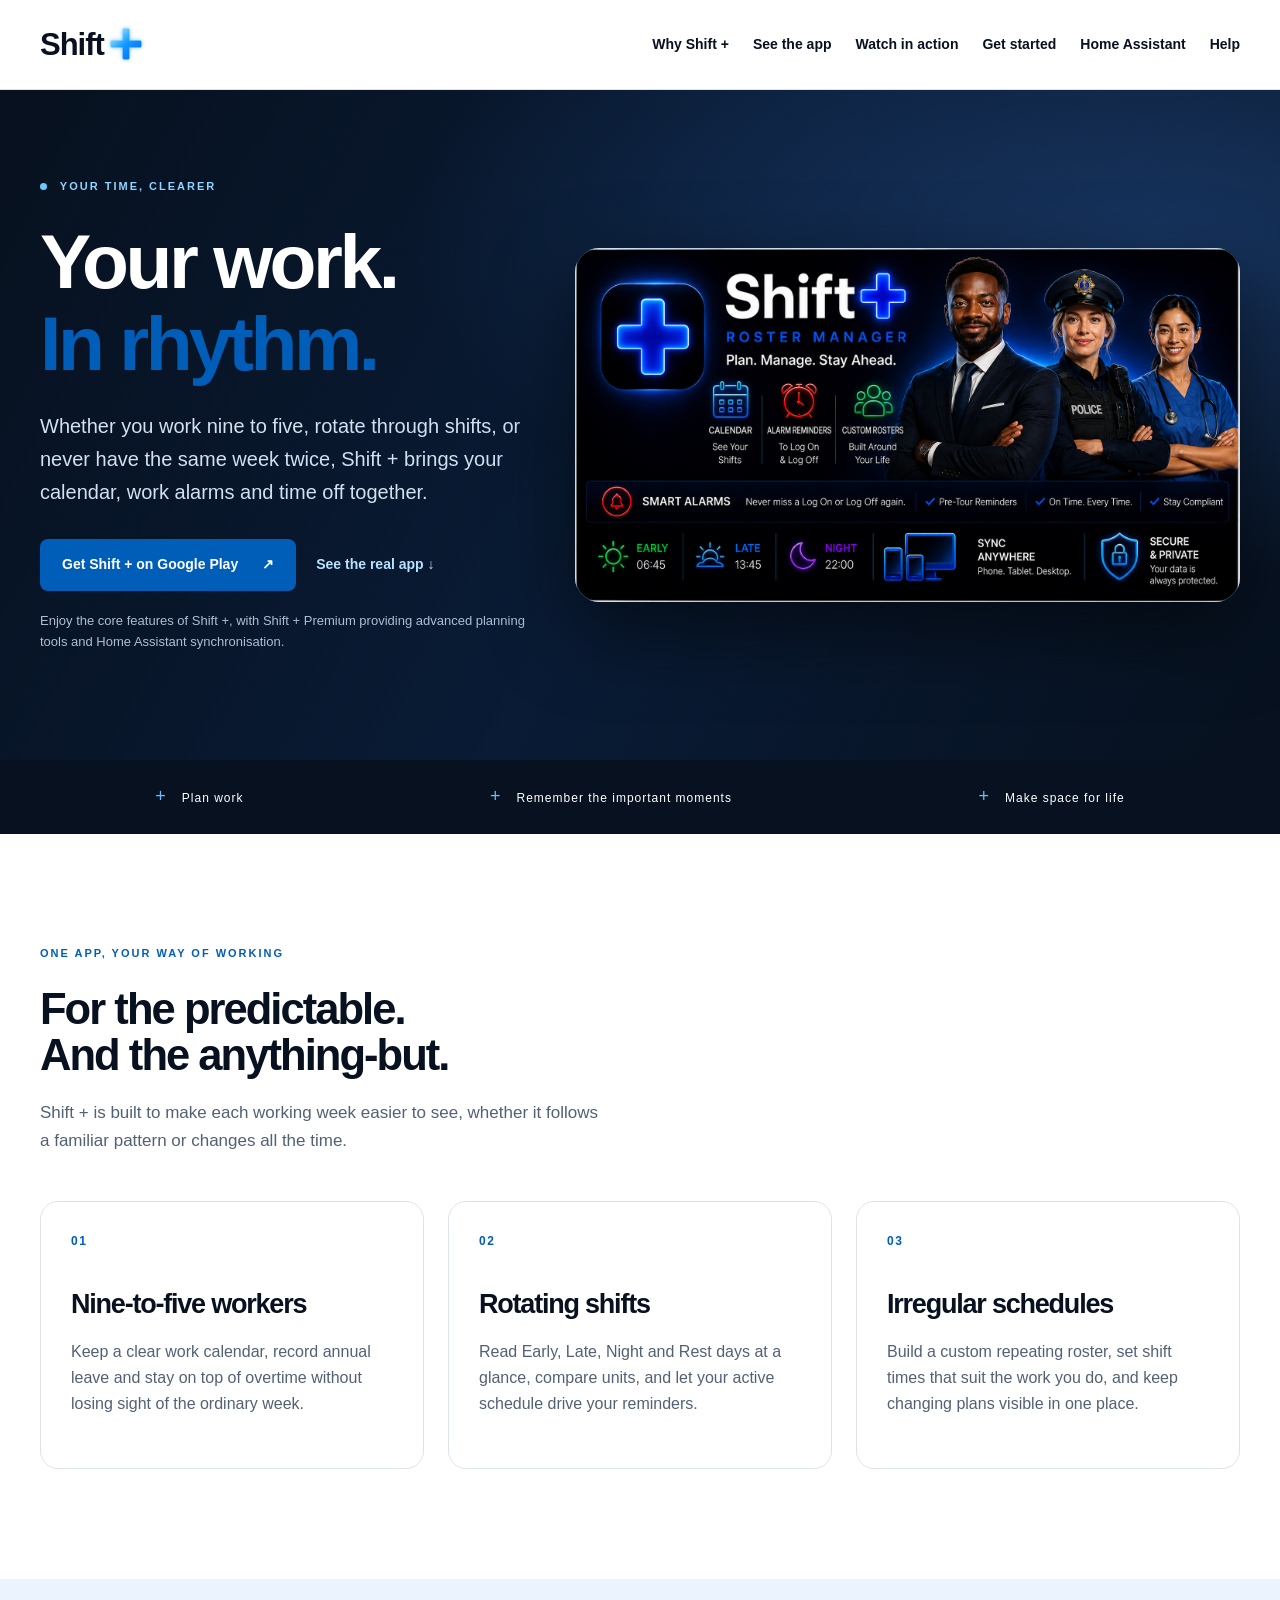
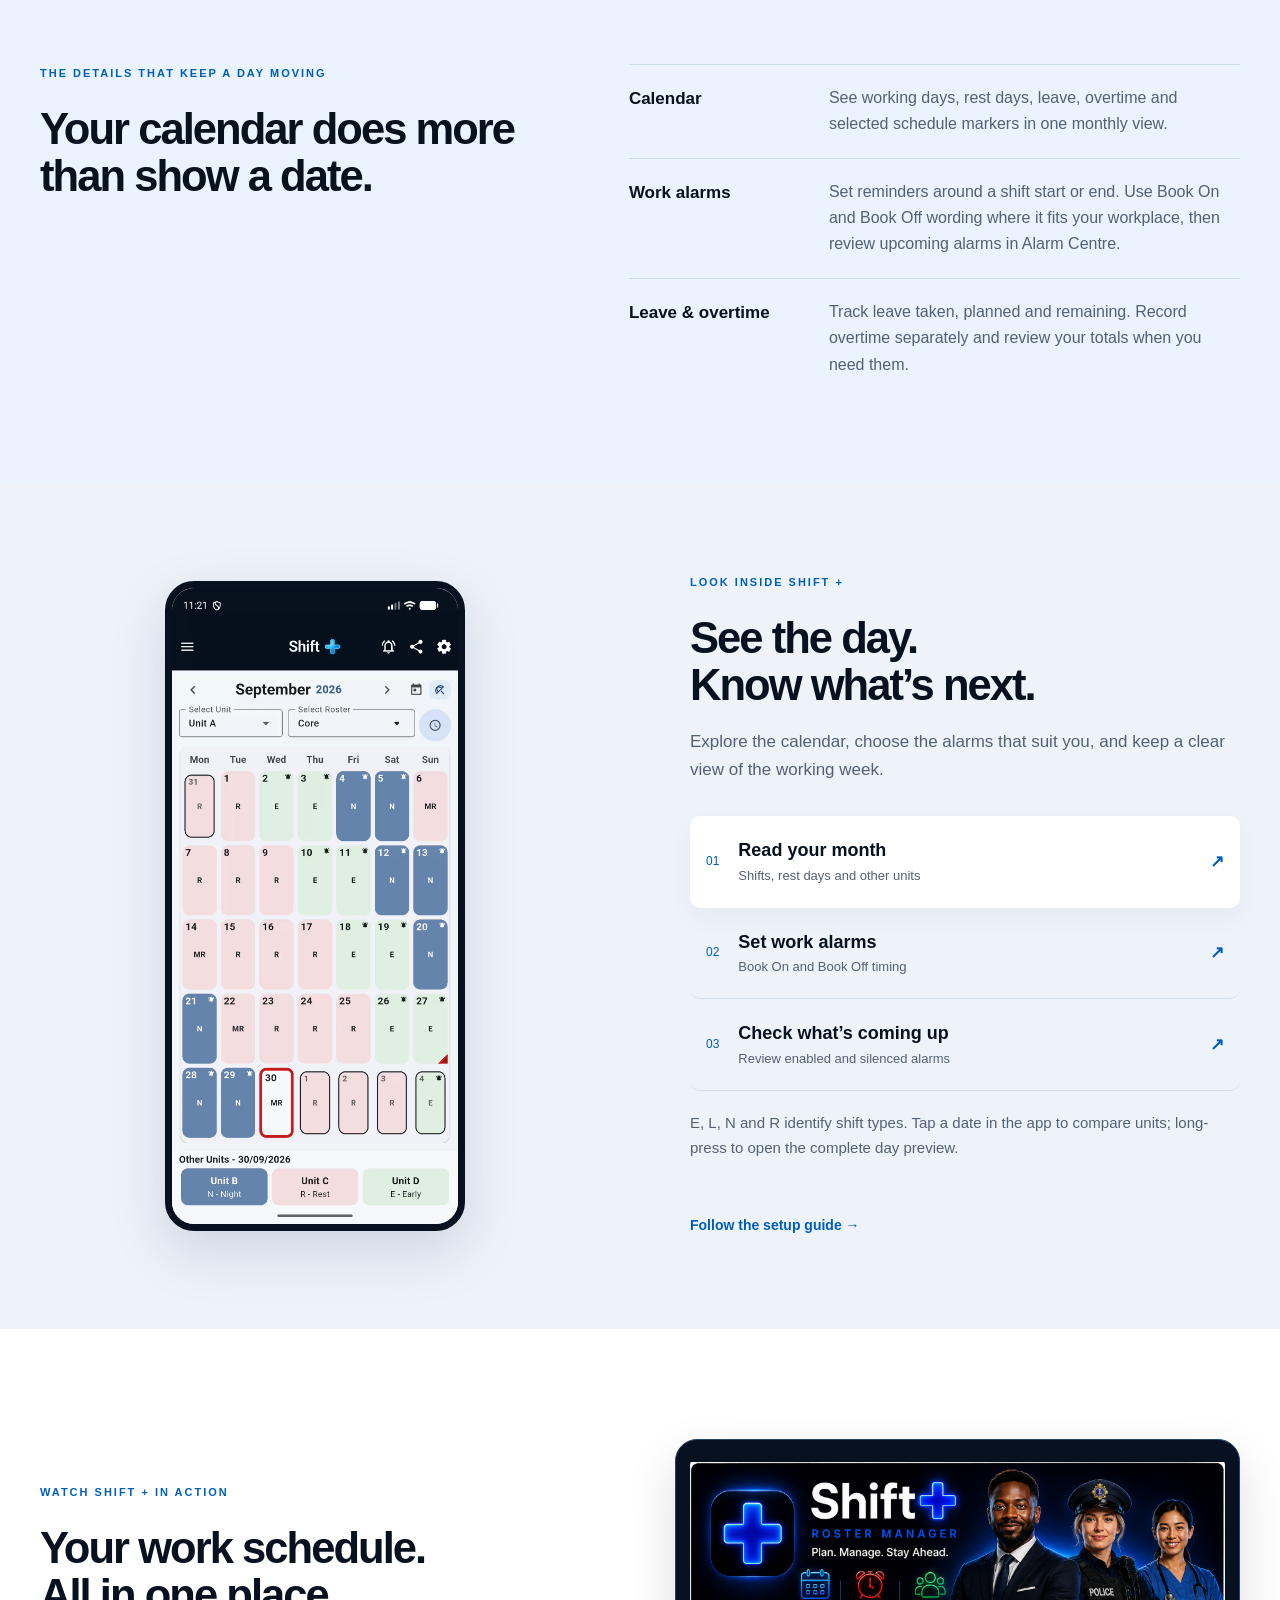
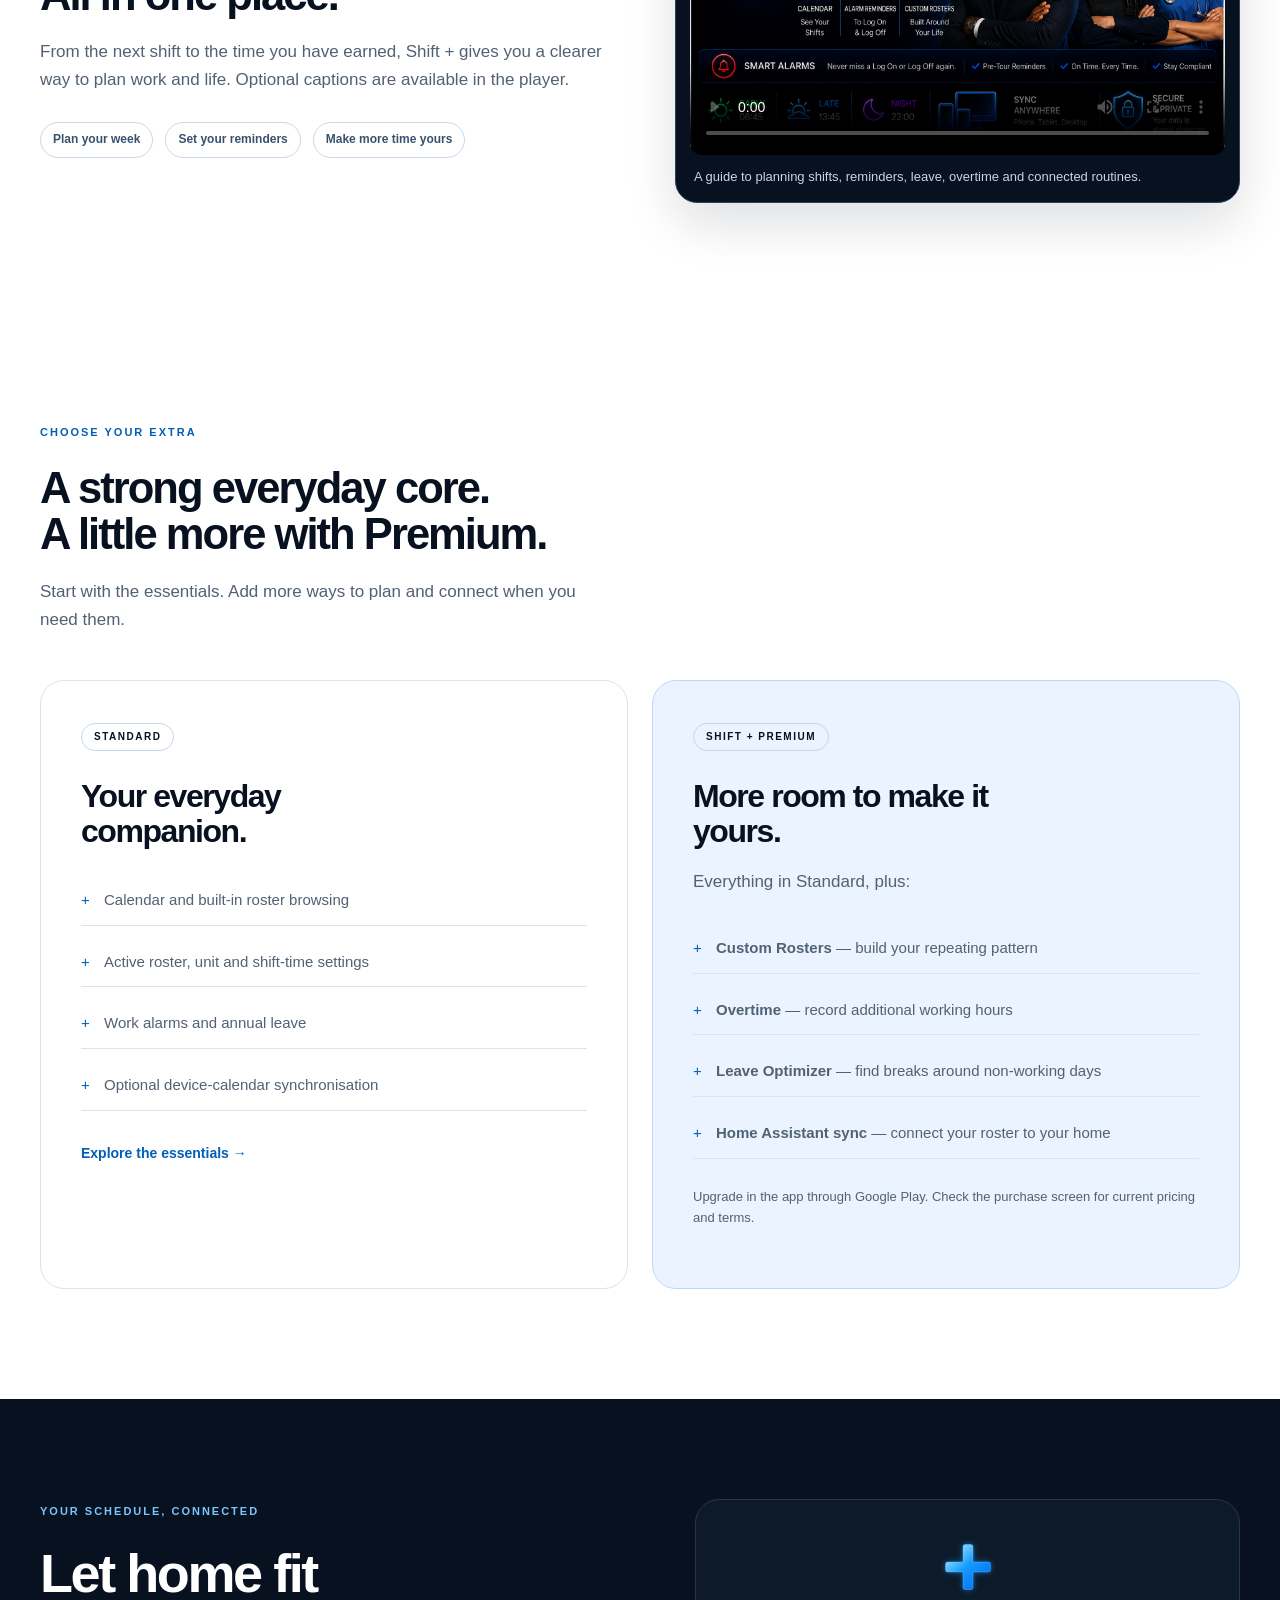
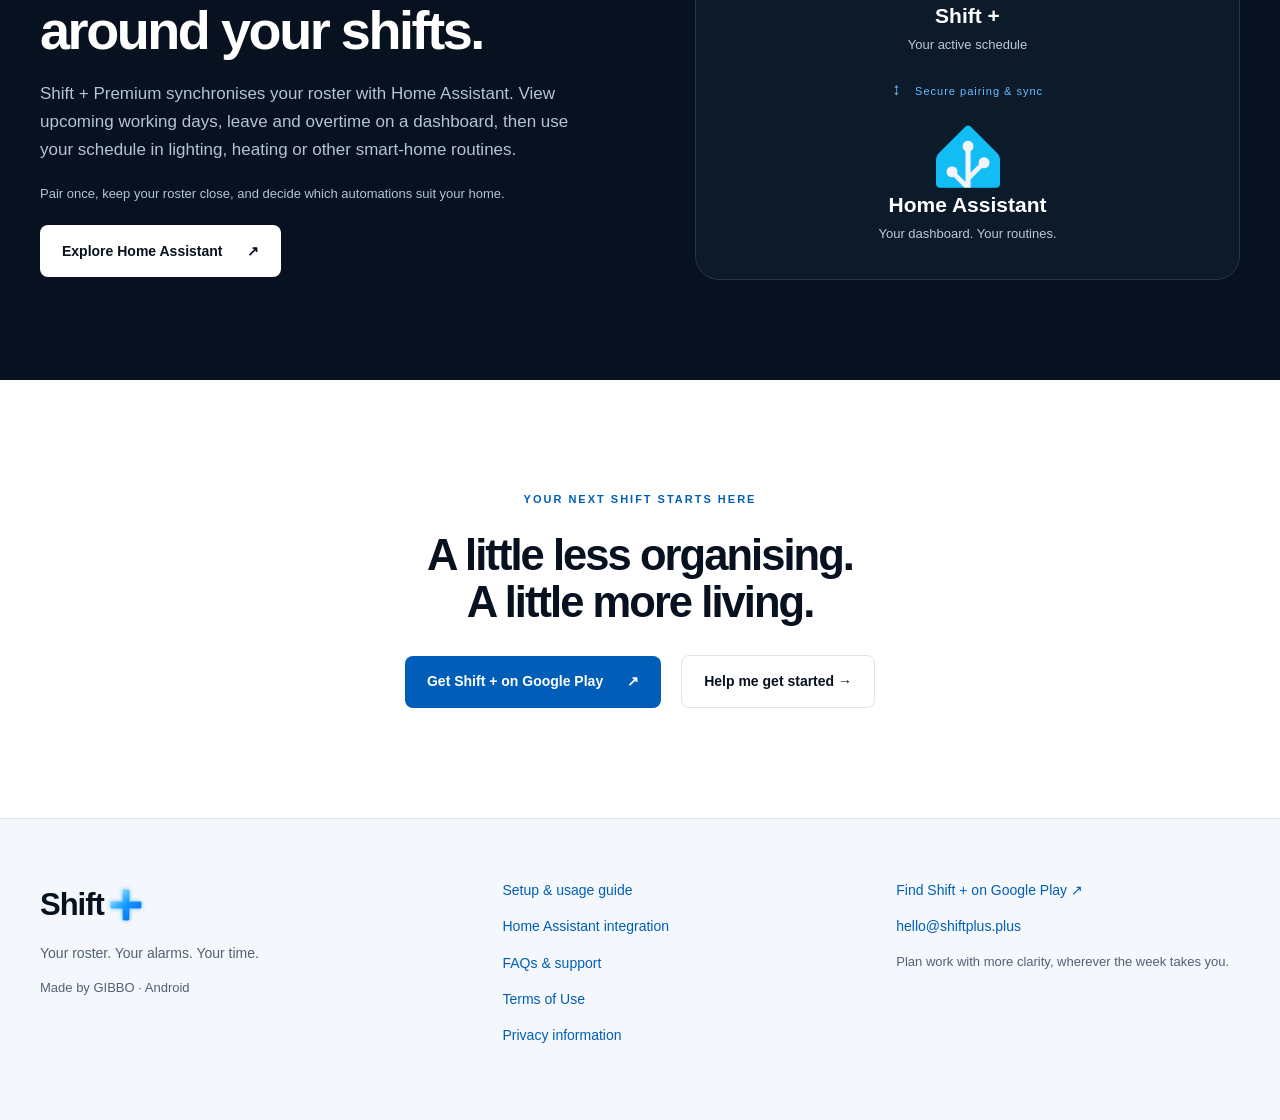
==== commit dd634eb6: "Polish Shift Plus marketing film and homepage" ====
--- a/site/index.html
+++ b/site/index.html
@@ -31,20 +31,20 @@
       <h1>Your work.<br><em>In rhythm.</em></h1>
       <p class="lead">Whether you work nine to five, rotate through shifts, or never have the same week twice, Shift + brings your calendar, work alarms and time off together.</p>
       <div class="actions"><a class="button primary" href="https://play.google.com/store/apps/details?id=ie.shiftplus.app" target="_blank" rel="noopener">Get Shift + on Google Play <span aria-hidden="true">↗</span></a><a class="text-link" href="#walkthrough">See the real app <span aria-hidden="true">↓</span></a></div>
-      <p class="micro">Android app · Standard features available · Premium adds advanced planning and Home Assistant sync</p>
-    </div><figure class="marketing-art"><img src="assets/shift-plus-workers.png" width="1718" height="911" alt="Official Shift + promotional artwork showing a business professional, a police officer and a healthcare worker"><figcaption>Official Shift + promotional artwork</figcaption></figure></div>
+      <p class="micro">Enjoy the core features of Shift +, with Shift + Premium providing advanced planning tools and Home Assistant synchronisation.</p>
+    </div><figure class="marketing-art"><img src="assets/shift-plus-workers.png" width="1718" height="911" alt="Shift + artwork showing a business professional, a police officer and a healthcare worker"></figure></div>
   </section>
   <div class="section-ribbon"><div class="wrap"><span>Plan work</span><span>Remember the important moments</span><span>Make space for life</span></div></div>
   <section id="benefits" class="section wrap"><div class="section-heading"><p class="eyebrow">ONE APP, YOUR WAY OF WORKING</p><h2>For the predictable.<br>And the anything-but.</h2><p>Shift + is built to make each working week easier to see, whether it follows a familiar pattern or changes all the time.</p></div>
     <div class="audience-grid"><article class="audience-card"><span>01</span><h3>Nine-to-five workers</h3><p>Keep a clear work calendar, record annual leave and stay on top of overtime without losing sight of the ordinary week.</p></article><article class="audience-card"><span>02</span><h3>Rotating shifts</h3><p>Read Early, Late, Night and Rest days at a glance, compare units, and let your active schedule drive your reminders.</p></article><article class="audience-card"><span>03</span><h3>Irregular schedules</h3><p>Build a custom repeating roster, set shift times that suit the work you do, and keep changing plans visible in one place.</p></article></div>
   </section>
   <section class="feature-band"><div class="wrap feature-band-grid"><div><p class="eyebrow">THE DETAILS THAT KEEP A DAY MOVING</p><h2>Your calendar does more than show a date.</h2></div><div class="feature-list"><article><b>Calendar</b><p>See working days, rest days, leave, overtime and selected schedule markers in one monthly view.</p></article><article><b>Work alarms</b><p>Set reminders around a shift start or end. Use Book On and Book Off wording where it fits your workplace, then review upcoming alarms in Alarm Centre.</p></article><article><b>Leave & overtime</b><p>Track leave taken, planned and remaining. Record overtime separately and review your totals when you need them.</p></article></div></div></section>
-  <section id="walkthrough" class="tour-section"><div class="wrap tour-grid"><div class="tour-visual"><button class="screenshot" data-enlarge="assets/calendar.webp" aria-label="Enlarge Shift + calendar showing a genuine September roster and unit comparison"><img src="assets/calendar.webp" alt="Genuine Shift + Android calendar showing shift colours, alarm markers and other units" width="1080" height="2400" loading="lazy"></button><p class="micro">Genuine Shift + Android app capture · Select to enlarge</p></div><div class="tour-copy"><p class="eyebrow">LOOK INSIDE SHIFT +</p><h2>See the day.<br>Know what’s next.</h2><p>Explore genuine screens from the Android app. These captures illustrate the app; they do not change your roster or settings.</p><div class="tour-options" role="group" aria-label="Choose an app walkthrough"><button data-tour="calendar" aria-pressed="true"><span>01</span><div><strong>Read your month</strong><small>Shifts, rest days and other units</small></div><b aria-hidden="true">↗</b></button><button data-tour="alarms" aria-pressed="false"><span>02</span><div><strong>Set work alarms</strong><small>Book On and Book Off timing</small></div><b aria-hidden="true">↗</b></button><button data-tour="alarm-centre" aria-pressed="false"><span>03</span><div><strong>Check what’s coming up</strong><small>Review enabled and silenced alarms</small></div><b aria-hidden="true">↗</b></button></div><div id="tour-description" class="tour-description" aria-live="polite">E, L, N and R identify shift types. Tap a date in the app to compare units; long-press to open the complete day preview.</div><a class="text-link" href="guide.html">Follow the setup guide →</a></div></div></section>
-  <section id="video" class="section wrap watch-section"><div class="watch-copy"><p class="eyebrow">WATCH SHIFT + IN ACTION</p><h2>A short film, made from the real app.</h2><p>See how Shift + helps make a working week clearer: a genuine Android calendar, work-alarm settings, Alarm Centre and a genuine Home Assistant dashboard. Captions are available in the player.</p><div class="watch-points"><span>75-second main film</span><span>Genuine app captures</span><span>Captions included</span></div></div><div class="video-player"><video controls preload="metadata" poster="assets/shift-plus-workers.png" aria-describedby="promo-video-description"><source src="assets/shift-plus-promotional-film.mp4" type="video/mp4"><track kind="captions" srclang="en" label="English" src="assets/shift-plus-promotional-film.en.vtt" default>Your browser does not support HTML video. <a href="assets/shift-plus-promotional-film.mp4">Download the Shift + promotional film</a>.</video><p id="promo-video-description" class="micro">75-second Shift + promotional film. It uses official promotional artwork and genuine, sanitised Android and Home Assistant captures.</p></div></section>
+  <section id="walkthrough" class="tour-section"><div class="wrap tour-grid"><div class="tour-visual"><button class="screenshot" data-enlarge="assets/calendar.webp" aria-label="Enlarge Shift + calendar showing a September roster and unit comparison"><img src="assets/calendar.webp" alt="Shift + Android calendar showing shift colours, alarm markers and other units" width="1080" height="2400" loading="lazy"></button></div><div class="tour-copy"><p class="eyebrow">LOOK INSIDE SHIFT +</p><h2>See the day.<br>Know what’s next.</h2><p>Explore the calendar, choose the alarms that suit you, and keep a clear view of the working week.</p><div class="tour-options" role="group" aria-label="Choose an app walkthrough"><button data-tour="calendar" aria-pressed="true"><span>01</span><div><strong>Read your month</strong><small>Shifts, rest days and other units</small></div><b aria-hidden="true">↗</b></button><button data-tour="alarms" aria-pressed="false"><span>02</span><div><strong>Set work alarms</strong><small>Book On and Book Off timing</small></div><b aria-hidden="true">↗</b></button><button data-tour="alarm-centre" aria-pressed="false"><span>03</span><div><strong>Check what’s coming up</strong><small>Review enabled and silenced alarms</small></div><b aria-hidden="true">↗</b></button></div><div id="tour-description" class="tour-description" aria-live="polite">E, L, N and R identify shift types. Tap a date in the app to compare units; long-press to open the complete day preview.</div><a class="text-link" href="guide.html">Follow the setup guide →</a></div></div></section>
+  <section id="video" class="section wrap watch-section"><div class="watch-copy"><p class="eyebrow">WATCH SHIFT + IN ACTION</p><h2>Your work schedule.<br>All in one place.</h2><p>From the next shift to the time you have earned, Shift + gives you a clearer way to plan work and life. Optional captions are available in the player.</p><div class="watch-points"><span>Plan your week</span><span>Set your reminders</span><span>Make more time yours</span></div></div><div class="video-player"><video controls preload="metadata" poster="assets/shift-plus-workers.png" aria-describedby="promo-video-description"><source src="assets/shift-plus-promotional-film.mp4" type="video/mp4"><track kind="captions" srclang="en" label="English" src="assets/shift-plus-promotional-film.en.vtt">Your browser does not support HTML video. <a href="assets/shift-plus-promotional-film.mp4">Download the Shift + film</a>.</video><p id="promo-video-description" class="micro">A guide to planning shifts, reminders, leave, overtime and connected routines.</p></div></section>
   <section id="premium" class="section wrap"><div class="section-heading"><p class="eyebrow">CHOOSE YOUR EXTRA</p><h2>A strong everyday core.<br>A little more with Premium.</h2><p>Start with the essentials. Add more ways to plan and connect when you need them.</p></div><div class="plans"><article class="plan"><span class="pill">STANDARD</span><h3>Your everyday companion.</h3><ul><li>Calendar and built-in roster browsing</li><li>Active roster, unit and shift-time settings</li><li>Work alarms and annual leave</li><li>Optional device-calendar synchronisation</li></ul><a href="guide.html" class="text-link">Explore the essentials →</a></article><article class="plan premium"><span class="pill">SHIFT + PREMIUM</span><h3>More room to make it yours.</h3><p>Everything in Standard, plus:</p><ul><li><strong>Custom Rosters</strong> — build your repeating pattern</li><li><strong>Overtime</strong> — record additional working hours</li><li><strong>Leave Optimizer</strong> — find breaks around non-working days</li><li><strong>Home Assistant sync</strong> — connect your roster to your home</li></ul><p class="micro">Upgrade in the app through Google Play. Check the purchase screen for current pricing and terms.</p></article></div></section>
-  <section class="ha-section"><div class="wrap ha-grid"><div><p class="eyebrow">YOUR SCHEDULE, CONNECTED</p><h2>Let home fit<br>around your shifts.</h2><p>With Shift + Premium, securely pair your schedule with Home Assistant. Bring current and next shifts, working status, leave and overtime into your dashboards and the automations you choose to create.</p><p class="micro">Shift + provides the schedule data. Your Home Assistant automations control your devices.</p><a href="home-assistant.html" class="button light">Explore Home Assistant <span aria-hidden="true">↗</span></a></div><div class="connection-diagram" aria-label="Shift + synchronises schedule data with Home Assistant, which you use in your own automations"><div class="connection-node"><img src="assets/logo.svg" alt="" width="64" height="64"><strong>Shift +</strong><span>Your active schedule</span></div><div class="connector">↕ <span>Secure pairing & sync</span></div><div class="connection-node"><span class="home-symbol" aria-hidden="true">⌂</span><strong>Home Assistant</strong><span>Your dashboards. Your automations.</span></div><small>Connection overview · not an app screenshot</small></div></div></section>
+  <section class="ha-section"><div class="wrap ha-grid"><div><p class="eyebrow">YOUR SCHEDULE, CONNECTED</p><h2>Let home fit<br>around your shifts.</h2><p>Shift + Premium synchronises your roster with Home Assistant. View upcoming working days, leave and overtime on a dashboard, then use your schedule in lighting, heating or other smart-home routines.</p><p class="micro">Pair once, keep your roster close, and decide which automations suit your home.</p><a href="home-assistant.html" class="button light">Explore Home Assistant <span aria-hidden="true">↗</span></a></div><div class="connection-diagram" aria-label="Shift + synchronises schedule data with Home Assistant"><div class="connection-node"><img src="assets/logo.svg" alt="Shift +" width="64" height="64"><strong>Shift +</strong><span>Your active schedule</span></div><div class="connector">↕ <span>Secure pairing & sync</span></div><div class="connection-node"><img class="ha-logo" src="assets/home-assistant-logo.png" alt="Home Assistant" width="64" height="64"><strong>Home Assistant</strong><span>Your dashboard. Your routines.</span></div></div></div></section>
   <section class="section wrap next-step"><p class="eyebrow">YOUR NEXT SHIFT STARTS HERE</p><h2>A little less organising.<br>A little more living.</h2><div class="actions"><a class="button primary" href="https://play.google.com/store/apps/details?id=ie.shiftplus.app" target="_blank" rel="noopener">Get Shift + on Google Play <span aria-hidden="true">↗</span></a><a class="button secondary" href="guide.html">Help me get started →</a></div></section>
 </main>
-<footer><div class="wrap footer-grid"><div><a class="brand" href="index.html" aria-label="Shift + home"><span>Shift</span><img src="assets/logo.svg" width="42" height="42" alt="+"></a><p>Your roster. Your alarms. Your time.</p><small>Made by GIBBO · Android</small></div><div><a href="guide.html">Setup & usage guide</a><a href="home-assistant.html">Home Assistant integration</a><a href="support.html">FAQs & support</a><a href="terms.html">Terms of Use</a><a href="privacy.html">Privacy information</a></div><div><a href="https://play.google.com/store/apps/details?id=ie.shiftplus.app" target="_blank" rel="noopener">Find Shift + on Google Play ↗</a><a href="mailto:hello@shiftplus.plus">hello@shiftplus.plus</a><small>Genuine Android app captures are labelled. Promotional artwork is illustrative.</small></div></div></footer>
+<footer><div class="wrap footer-grid"><div><a class="brand" href="index.html" aria-label="Shift + home"><span>Shift</span><img src="assets/logo.svg" width="42" height="42" alt="+"></a><p>Your roster. Your alarms. Your time.</p><small>Made by GIBBO · Android</small></div><div><a href="guide.html">Setup & usage guide</a><a href="home-assistant.html">Home Assistant integration</a><a href="support.html">FAQs & support</a><a href="terms.html">Terms of Use</a><a href="privacy.html">Privacy information</a></div><div><a href="https://play.google.com/store/apps/details?id=ie.shiftplus.app" target="_blank" rel="noopener">Find Shift + on Google Play ↗</a><a href="mailto:hello@shiftplus.plus">hello@shiftplus.plus</a><small>Plan work with more clarity, wherever the week takes you.</small></div></div></footer>
 <dialog id="image-viewer" aria-label="Enlarged app screenshot"><button class="close-viewer" autofocus>Close ×</button><img alt=""></dialog>
 </body></html>
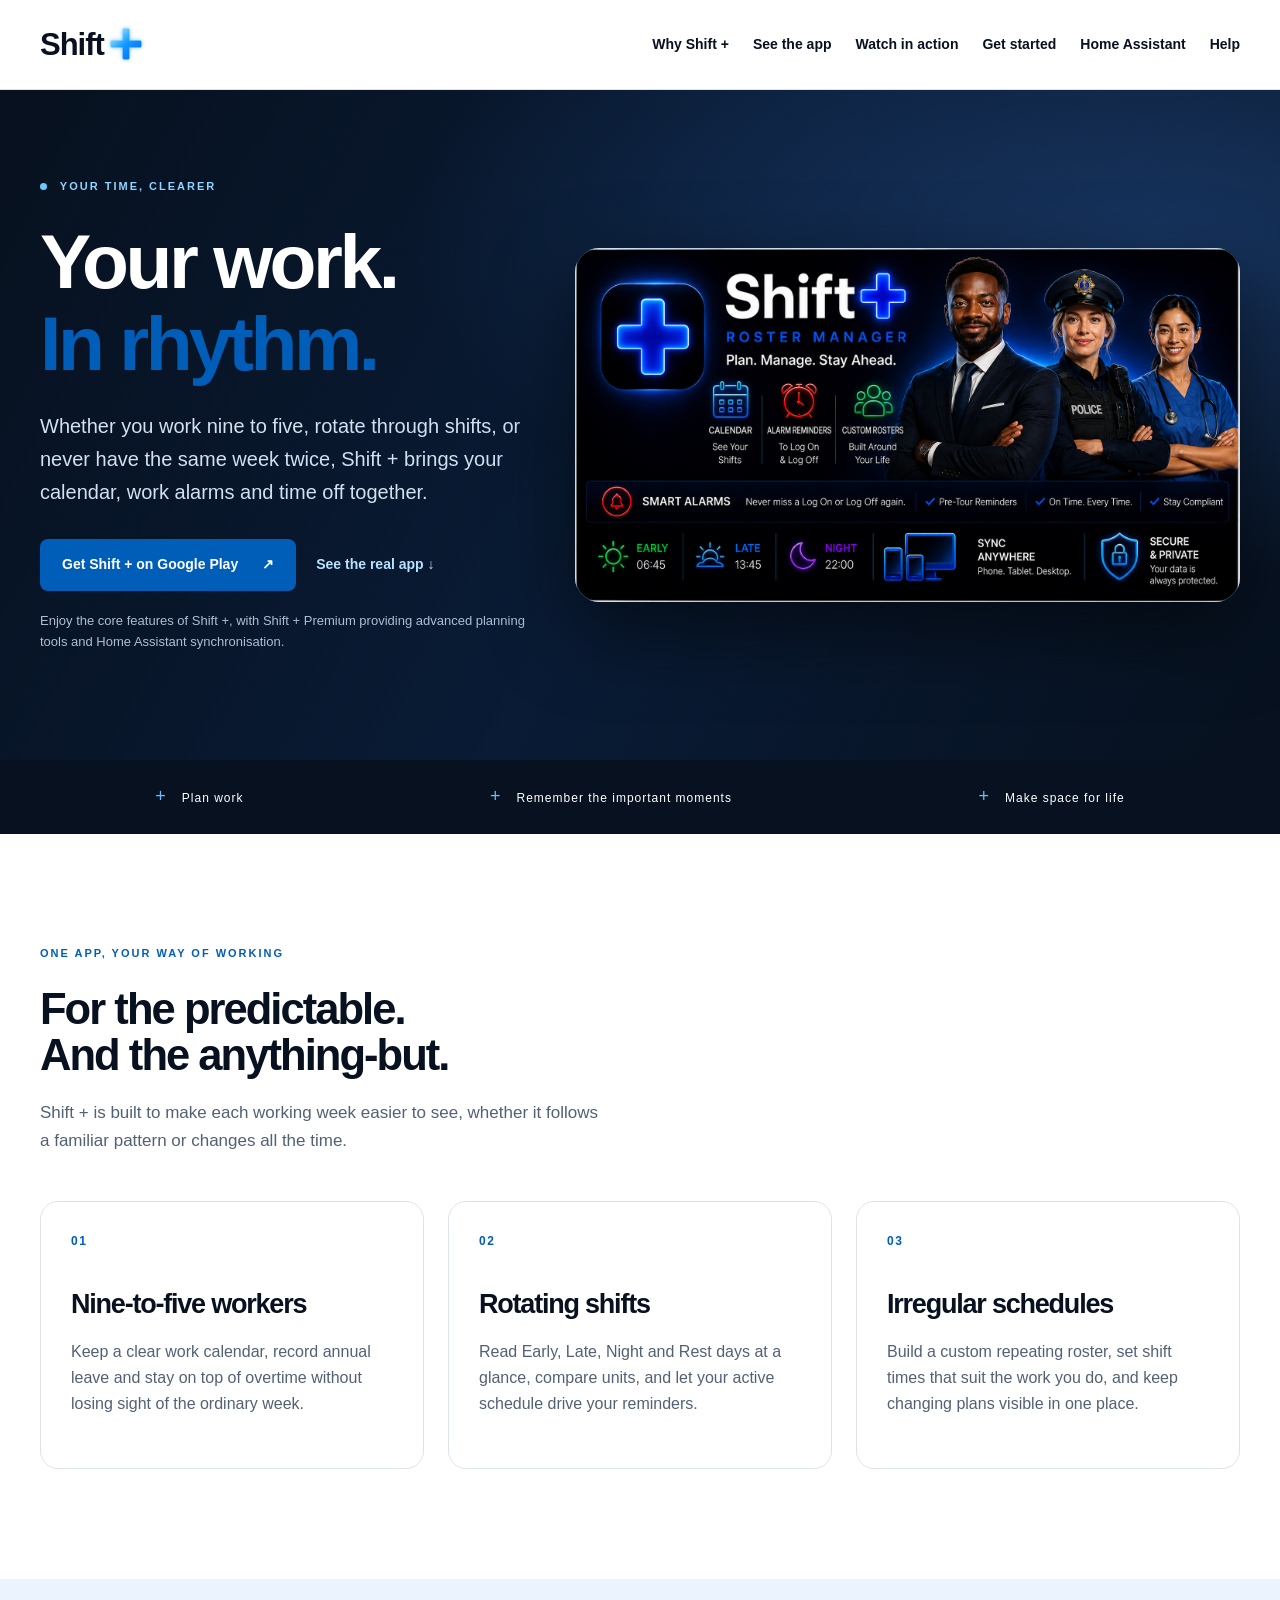
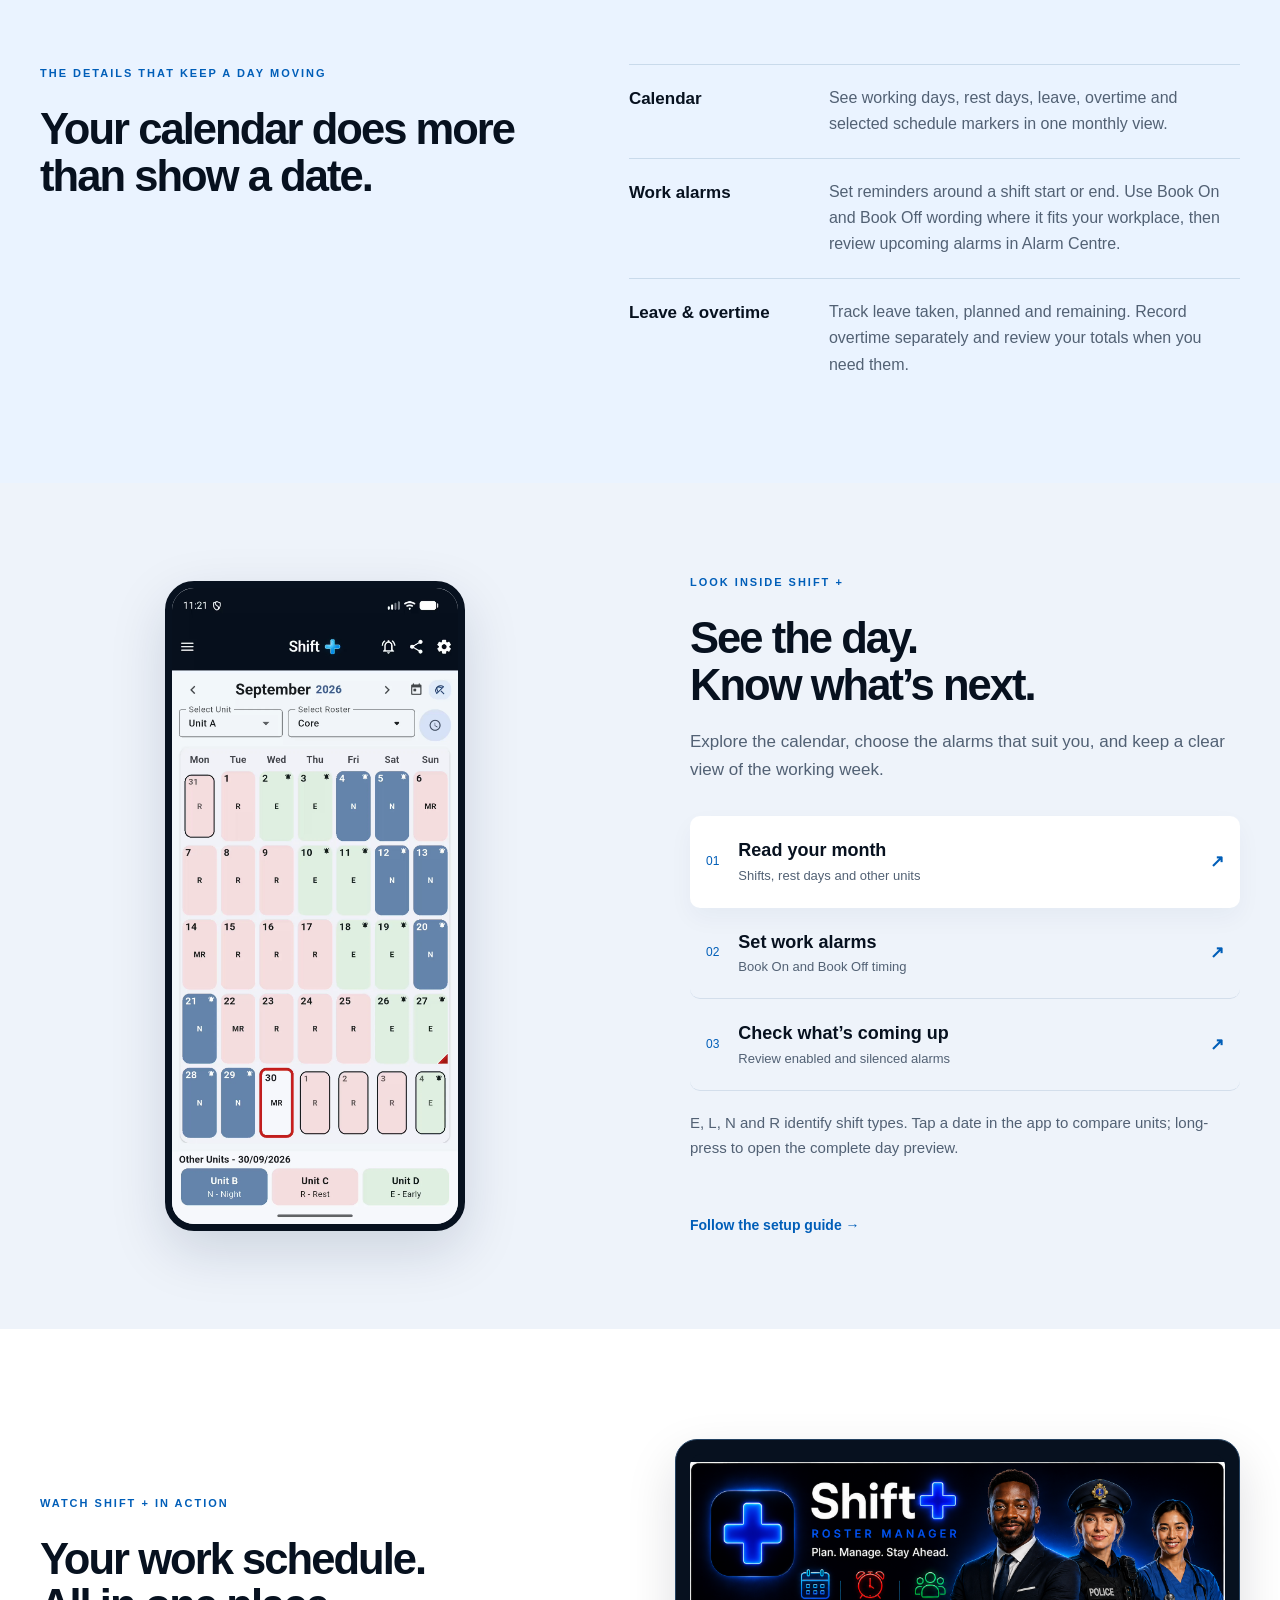
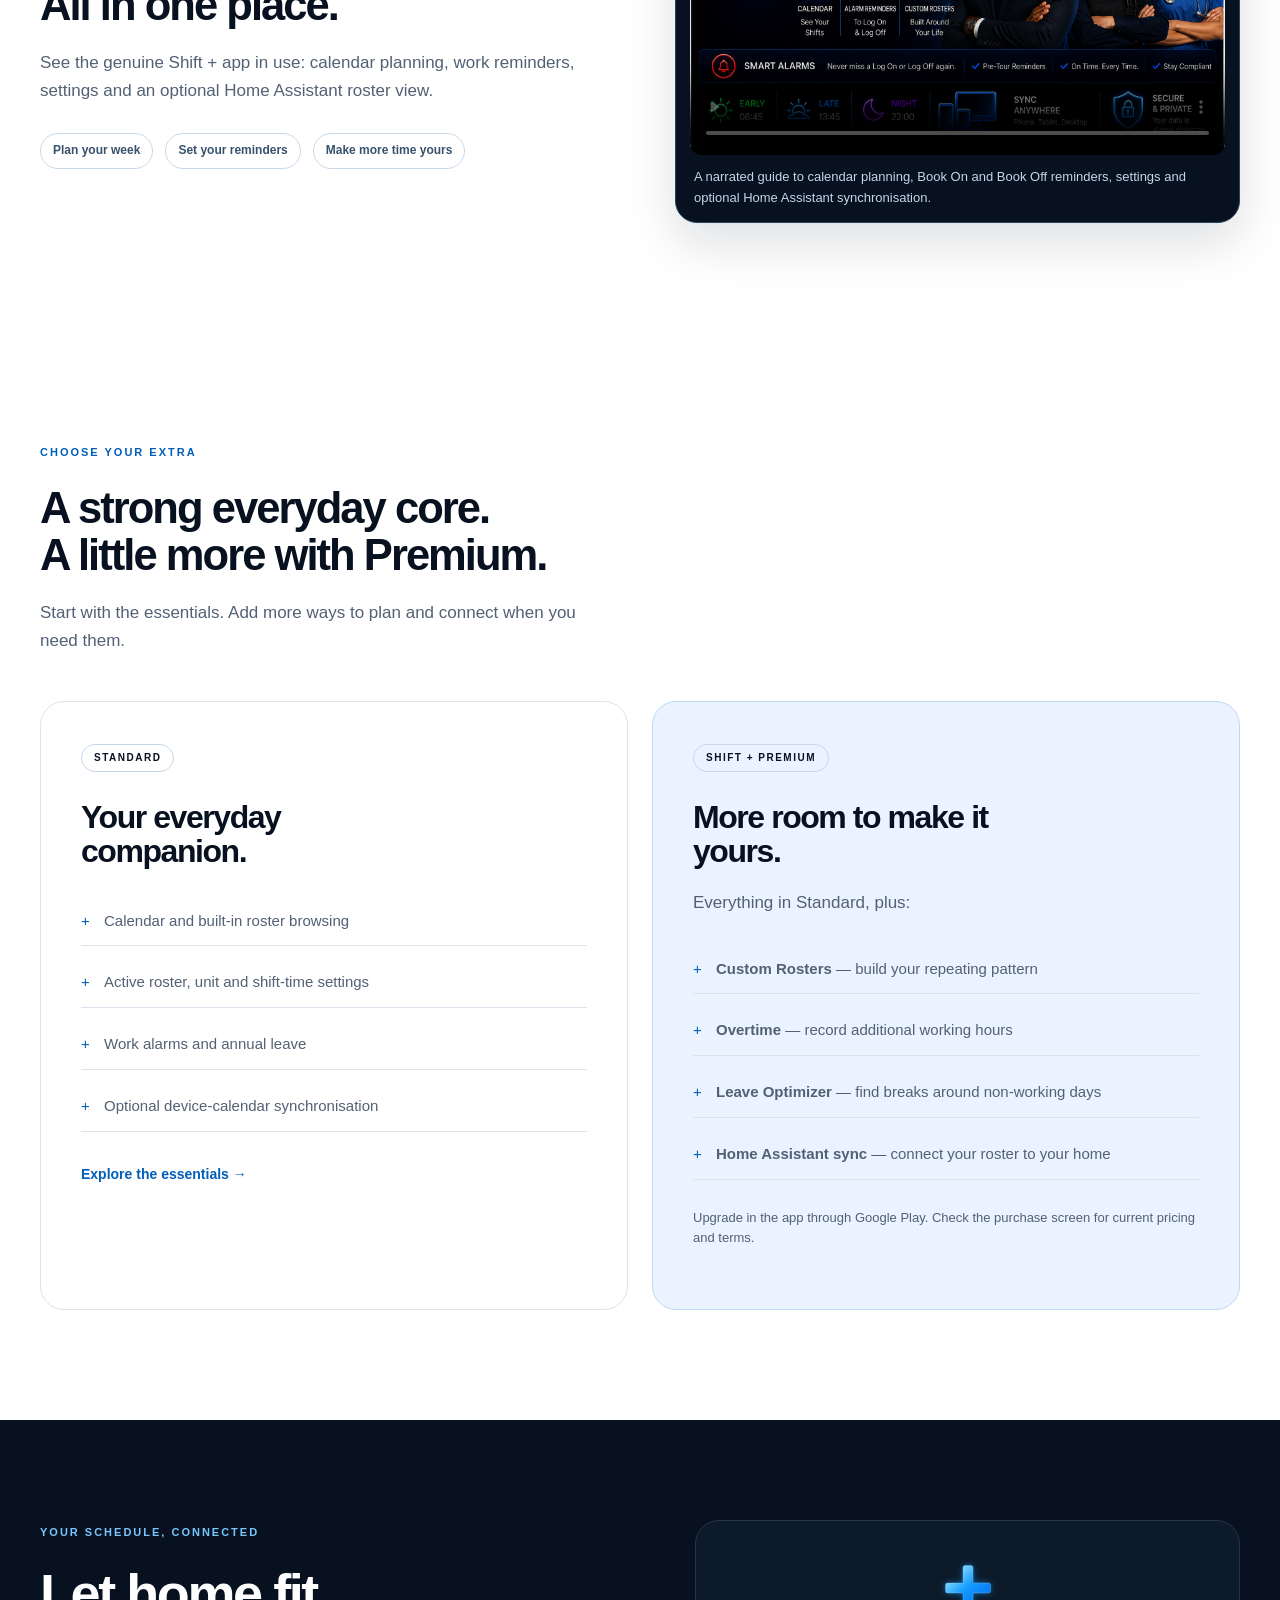
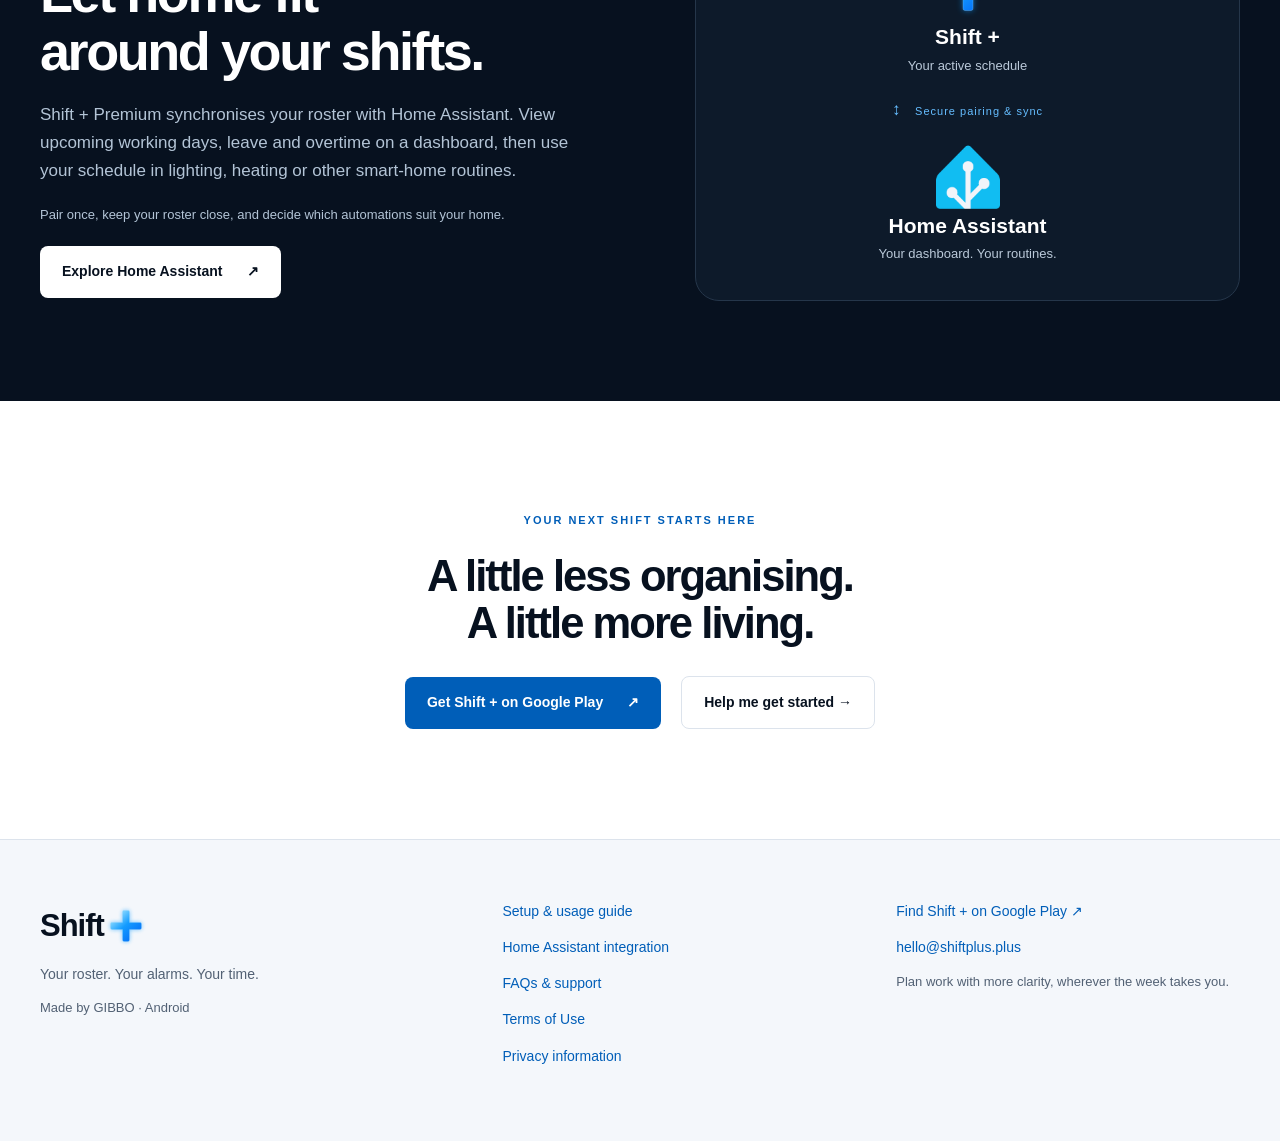
==== commit 65423f70: "Publish narrated Shift Plus product film" ====
--- a/site/index.html
+++ b/site/index.html
@@ -40,7 +40,7 @@
   </section>
   <section class="feature-band"><div class="wrap feature-band-grid"><div><p class="eyebrow">THE DETAILS THAT KEEP A DAY MOVING</p><h2>Your calendar does more than show a date.</h2></div><div class="feature-list"><article><b>Calendar</b><p>See working days, rest days, leave, overtime and selected schedule markers in one monthly view.</p></article><article><b>Work alarms</b><p>Set reminders around a shift start or end. Use Book On and Book Off wording where it fits your workplace, then review upcoming alarms in Alarm Centre.</p></article><article><b>Leave & overtime</b><p>Track leave taken, planned and remaining. Record overtime separately and review your totals when you need them.</p></article></div></div></section>
   <section id="walkthrough" class="tour-section"><div class="wrap tour-grid"><div class="tour-visual"><button class="screenshot" data-enlarge="assets/calendar.webp" aria-label="Enlarge Shift + calendar showing a September roster and unit comparison"><img src="assets/calendar.webp" alt="Shift + Android calendar showing shift colours, alarm markers and other units" width="1080" height="2400" loading="lazy"></button></div><div class="tour-copy"><p class="eyebrow">LOOK INSIDE SHIFT +</p><h2>See the day.<br>Know what’s next.</h2><p>Explore the calendar, choose the alarms that suit you, and keep a clear view of the working week.</p><div class="tour-options" role="group" aria-label="Choose an app walkthrough"><button data-tour="calendar" aria-pressed="true"><span>01</span><div><strong>Read your month</strong><small>Shifts, rest days and other units</small></div><b aria-hidden="true">↗</b></button><button data-tour="alarms" aria-pressed="false"><span>02</span><div><strong>Set work alarms</strong><small>Book On and Book Off timing</small></div><b aria-hidden="true">↗</b></button><button data-tour="alarm-centre" aria-pressed="false"><span>03</span><div><strong>Check what’s coming up</strong><small>Review enabled and silenced alarms</small></div><b aria-hidden="true">↗</b></button></div><div id="tour-description" class="tour-description" aria-live="polite">E, L, N and R identify shift types. Tap a date in the app to compare units; long-press to open the complete day preview.</div><a class="text-link" href="guide.html">Follow the setup guide →</a></div></div></section>
-  <section id="video" class="section wrap watch-section"><div class="watch-copy"><p class="eyebrow">WATCH SHIFT + IN ACTION</p><h2>Your work schedule.<br>All in one place.</h2><p>From the next shift to the time you have earned, Shift + gives you a clearer way to plan work and life. Optional captions are available in the player.</p><div class="watch-points"><span>Plan your week</span><span>Set your reminders</span><span>Make more time yours</span></div></div><div class="video-player"><video controls preload="metadata" poster="assets/shift-plus-workers.png" aria-describedby="promo-video-description"><source src="assets/shift-plus-promotional-film.mp4" type="video/mp4"><track kind="captions" srclang="en" label="English" src="assets/shift-plus-promotional-film.en.vtt">Your browser does not support HTML video. <a href="assets/shift-plus-promotional-film.mp4">Download the Shift + film</a>.</video><p id="promo-video-description" class="micro">A guide to planning shifts, reminders, leave, overtime and connected routines.</p></div></section>
+  <section id="video" class="section wrap watch-section"><div class="watch-copy"><p class="eyebrow">WATCH SHIFT + IN ACTION</p><h2>Your work schedule.<br>All in one place.</h2><p>See the genuine Shift + app in use: calendar planning, work reminders, settings and an optional Home Assistant roster view.</p><div class="watch-points"><span>Plan your week</span><span>Set your reminders</span><span>Make more time yours</span></div></div><div class="video-player"><video controls preload="metadata" poster="assets/shift-plus-workers.png" aria-describedby="promo-video-description"><source src="assets/shift-plus-promotional-film.mp4" type="video/mp4">Your browser does not support HTML video. <a href="assets/shift-plus-promotional-film.mp4">Download the Shift + film</a>.</video><p id="promo-video-description" class="micro">A narrated guide to calendar planning, Book On and Book Off reminders, settings and optional Home Assistant synchronisation.</p></div></section>
   <section id="premium" class="section wrap"><div class="section-heading"><p class="eyebrow">CHOOSE YOUR EXTRA</p><h2>A strong everyday core.<br>A little more with Premium.</h2><p>Start with the essentials. Add more ways to plan and connect when you need them.</p></div><div class="plans"><article class="plan"><span class="pill">STANDARD</span><h3>Your everyday companion.</h3><ul><li>Calendar and built-in roster browsing</li><li>Active roster, unit and shift-time settings</li><li>Work alarms and annual leave</li><li>Optional device-calendar synchronisation</li></ul><a href="guide.html" class="text-link">Explore the essentials →</a></article><article class="plan premium"><span class="pill">SHIFT + PREMIUM</span><h3>More room to make it yours.</h3><p>Everything in Standard, plus:</p><ul><li><strong>Custom Rosters</strong> — build your repeating pattern</li><li><strong>Overtime</strong> — record additional working hours</li><li><strong>Leave Optimizer</strong> — find breaks around non-working days</li><li><strong>Home Assistant sync</strong> — connect your roster to your home</li></ul><p class="micro">Upgrade in the app through Google Play. Check the purchase screen for current pricing and terms.</p></article></div></section>
   <section class="ha-section"><div class="wrap ha-grid"><div><p class="eyebrow">YOUR SCHEDULE, CONNECTED</p><h2>Let home fit<br>around your shifts.</h2><p>Shift + Premium synchronises your roster with Home Assistant. View upcoming working days, leave and overtime on a dashboard, then use your schedule in lighting, heating or other smart-home routines.</p><p class="micro">Pair once, keep your roster close, and decide which automations suit your home.</p><a href="home-assistant.html" class="button light">Explore Home Assistant <span aria-hidden="true">↗</span></a></div><div class="connection-diagram" aria-label="Shift + synchronises schedule data with Home Assistant"><div class="connection-node"><img src="assets/logo.svg" alt="Shift +" width="64" height="64"><strong>Shift +</strong><span>Your active schedule</span></div><div class="connector">↕ <span>Secure pairing & sync</span></div><div class="connection-node"><img class="ha-logo" src="assets/home-assistant-logo.png" alt="Home Assistant" width="64" height="64"><strong>Home Assistant</strong><span>Your dashboard. Your routines.</span></div></div></div></section>
   <section class="section wrap next-step"><p class="eyebrow">YOUR NEXT SHIFT STARTS HERE</p><h2>A little less organising.<br>A little more living.</h2><div class="actions"><a class="button primary" href="https://play.google.com/store/apps/details?id=ie.shiftplus.app" target="_blank" rel="noopener">Get Shift + on Google Play <span aria-hidden="true">↗</span></a><a class="button secondary" href="guide.html">Help me get started →</a></div></section>
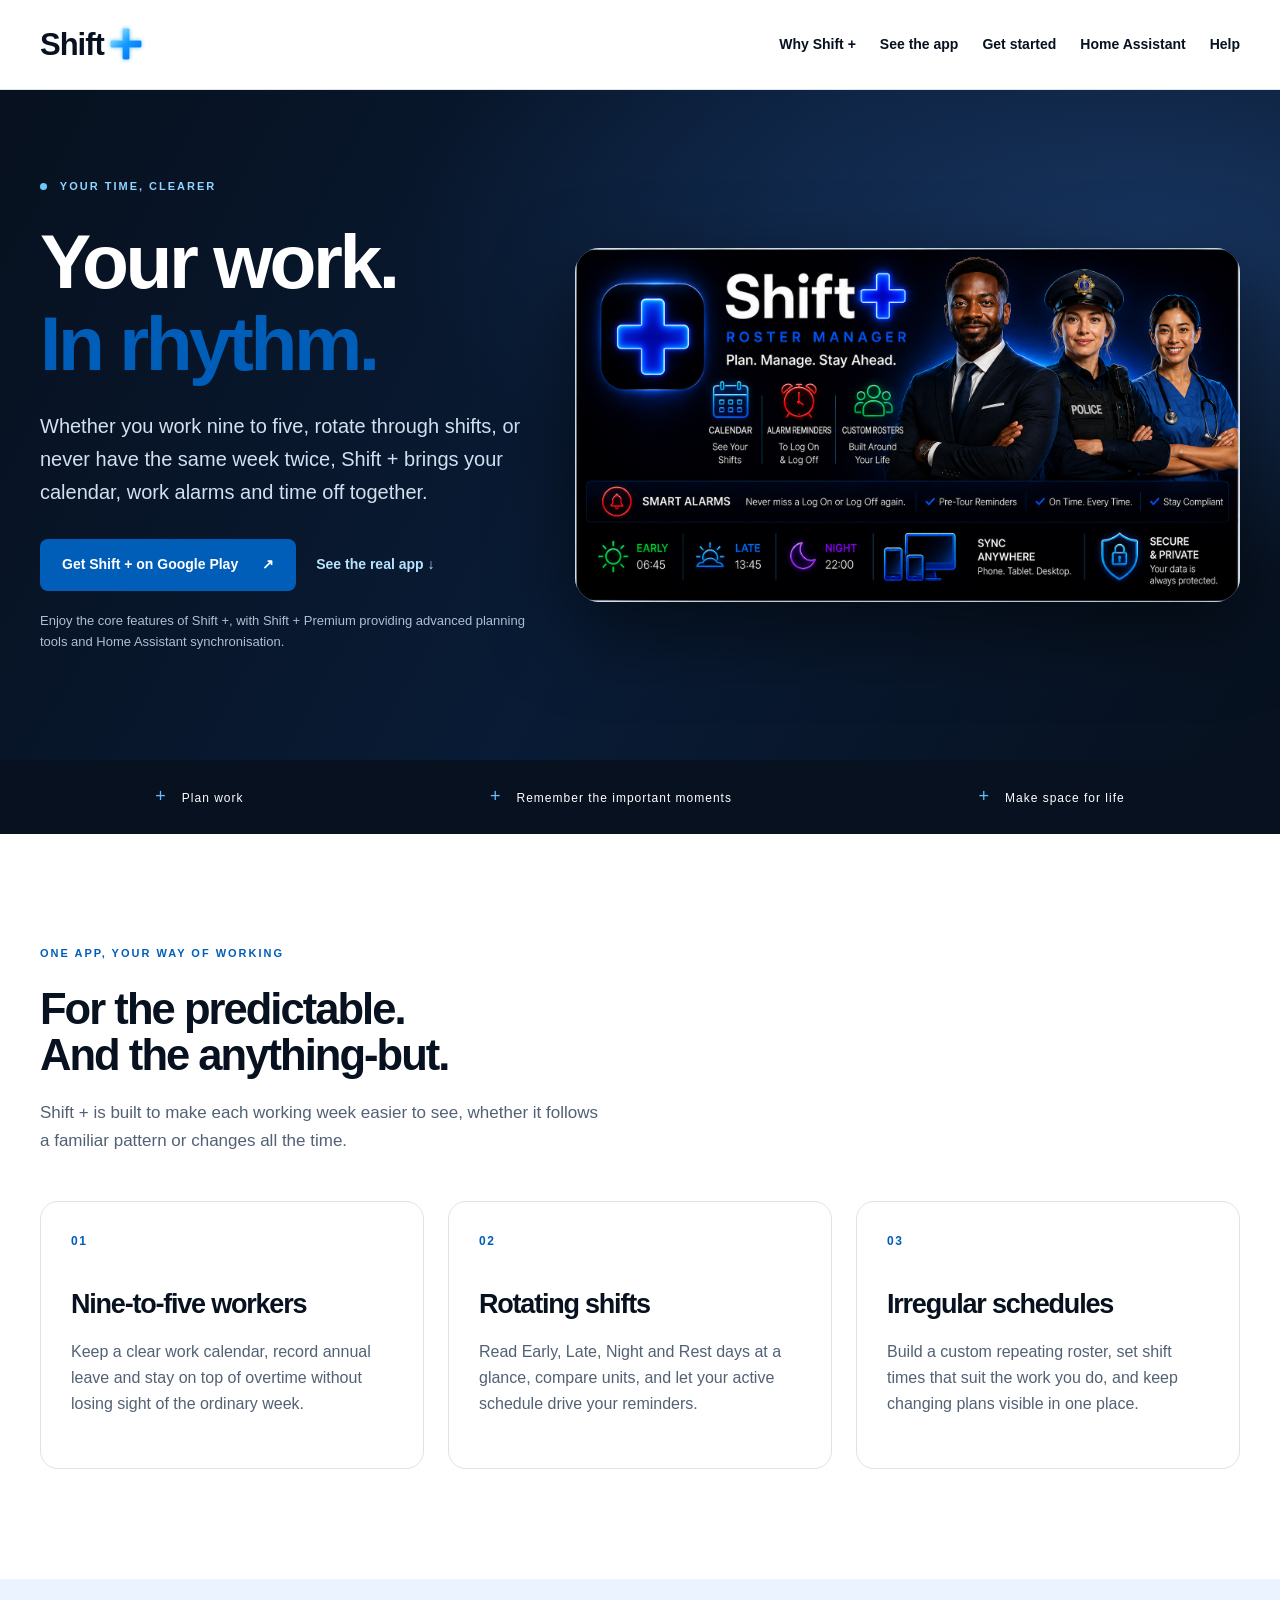
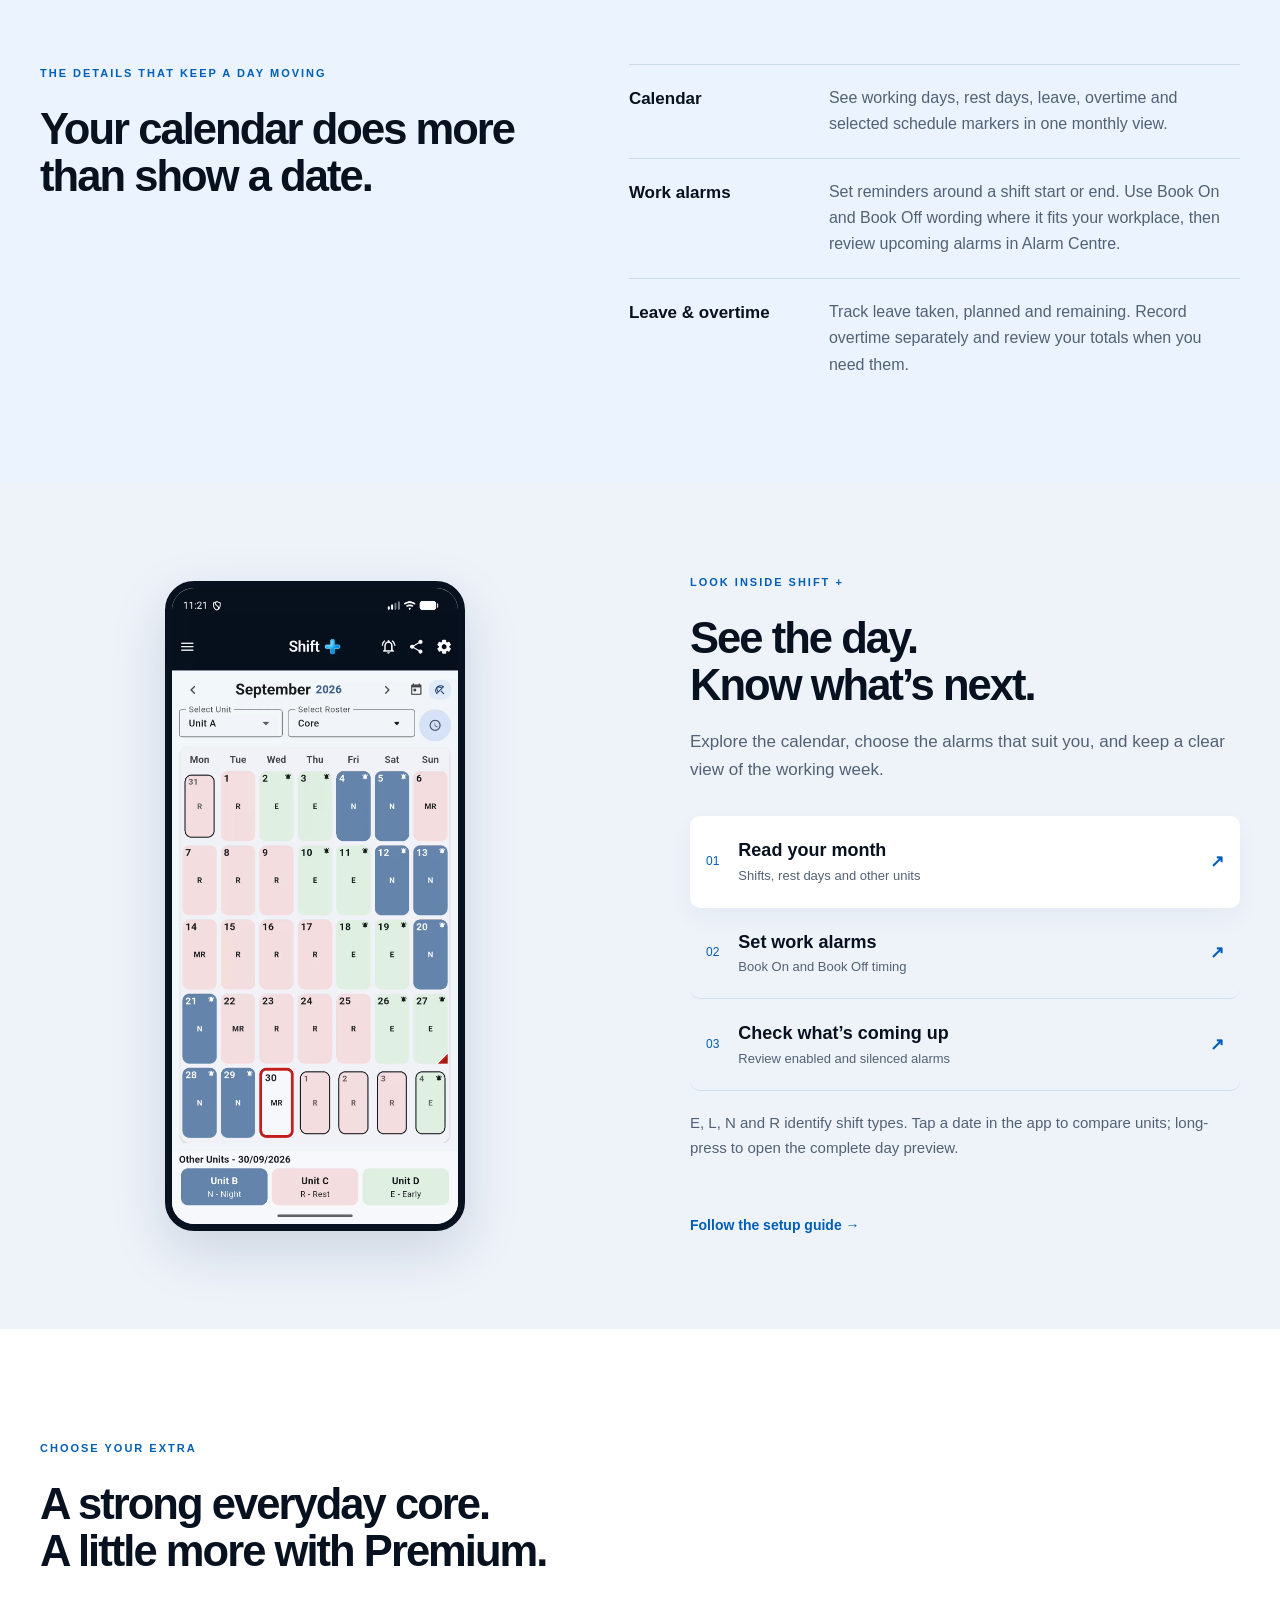
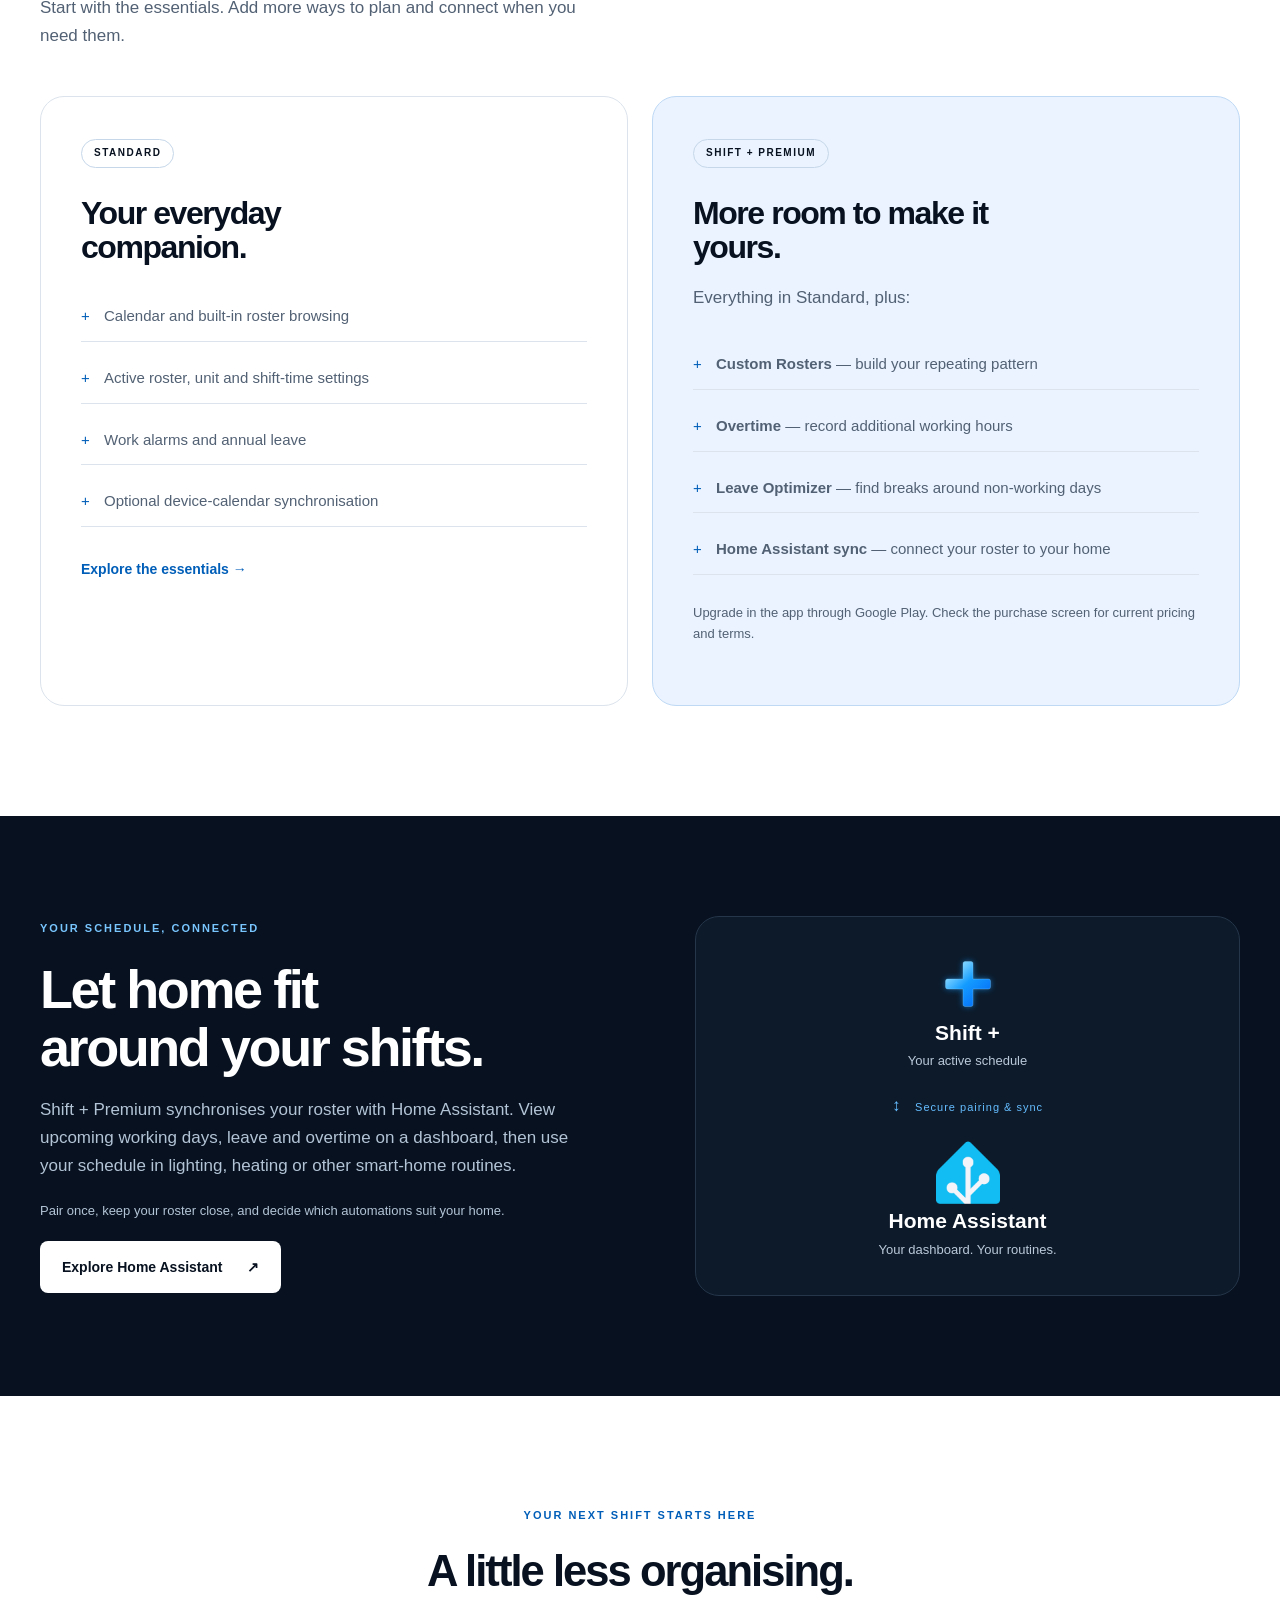
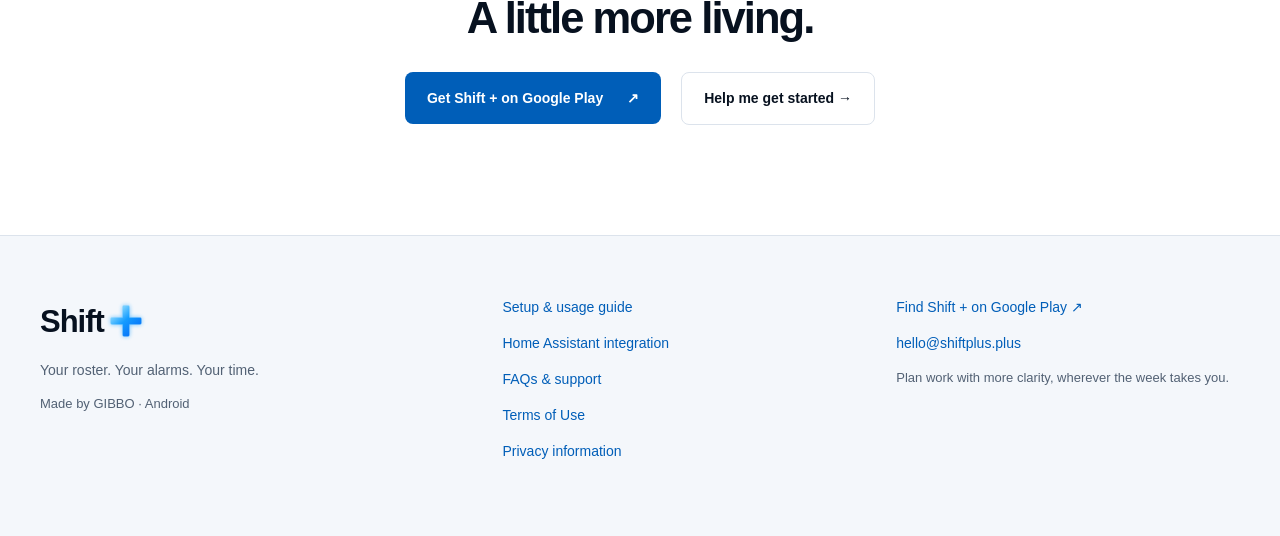
==== commit 8808ab5c: "Remove homepage promotional video" ====
--- a/site/index.html
+++ b/site/index.html
@@ -22,7 +22,7 @@
 <header class="header"><div class="wrap nav-row">
   <a class="brand" href="index.html" aria-label="Shift + home"><span>Shift</span><img src="assets/logo.svg" width="42" height="42" alt="+"></a>
   <button class="menu-toggle" aria-expanded="false" aria-controls="navigation">Menu <span aria-hidden="true">+</span></button>
-  <nav id="navigation" aria-label="Main navigation"><a href="#benefits">Why Shift +</a><a href="#walkthrough">See the app</a><a href="#video">Watch in action</a><a href="guide.html">Get started</a><a href="home-assistant.html">Home Assistant</a><a href="support.html">Help</a></nav>
+  <nav id="navigation" aria-label="Main navigation"><a href="#benefits">Why Shift +</a><a href="#walkthrough">See the app</a><a href="guide.html">Get started</a><a href="home-assistant.html">Home Assistant</a><a href="support.html">Help</a></nav>
 </div></header>
 <main id="main" tabindex="-1"><span id="features" hidden></span>
   <section class="marketing-hero">
@@ -40,7 +40,6 @@
   </section>
   <section class="feature-band"><div class="wrap feature-band-grid"><div><p class="eyebrow">THE DETAILS THAT KEEP A DAY MOVING</p><h2>Your calendar does more than show a date.</h2></div><div class="feature-list"><article><b>Calendar</b><p>See working days, rest days, leave, overtime and selected schedule markers in one monthly view.</p></article><article><b>Work alarms</b><p>Set reminders around a shift start or end. Use Book On and Book Off wording where it fits your workplace, then review upcoming alarms in Alarm Centre.</p></article><article><b>Leave & overtime</b><p>Track leave taken, planned and remaining. Record overtime separately and review your totals when you need them.</p></article></div></div></section>
   <section id="walkthrough" class="tour-section"><div class="wrap tour-grid"><div class="tour-visual"><button class="screenshot" data-enlarge="assets/calendar.webp" aria-label="Enlarge Shift + calendar showing a September roster and unit comparison"><img src="assets/calendar.webp" alt="Shift + Android calendar showing shift colours, alarm markers and other units" width="1080" height="2400" loading="lazy"></button></div><div class="tour-copy"><p class="eyebrow">LOOK INSIDE SHIFT +</p><h2>See the day.<br>Know what’s next.</h2><p>Explore the calendar, choose the alarms that suit you, and keep a clear view of the working week.</p><div class="tour-options" role="group" aria-label="Choose an app walkthrough"><button data-tour="calendar" aria-pressed="true"><span>01</span><div><strong>Read your month</strong><small>Shifts, rest days and other units</small></div><b aria-hidden="true">↗</b></button><button data-tour="alarms" aria-pressed="false"><span>02</span><div><strong>Set work alarms</strong><small>Book On and Book Off timing</small></div><b aria-hidden="true">↗</b></button><button data-tour="alarm-centre" aria-pressed="false"><span>03</span><div><strong>Check what’s coming up</strong><small>Review enabled and silenced alarms</small></div><b aria-hidden="true">↗</b></button></div><div id="tour-description" class="tour-description" aria-live="polite">E, L, N and R identify shift types. Tap a date in the app to compare units; long-press to open the complete day preview.</div><a class="text-link" href="guide.html">Follow the setup guide →</a></div></div></section>
-  <section id="video" class="section wrap watch-section"><div class="watch-copy"><p class="eyebrow">WATCH SHIFT + IN ACTION</p><h2>Your work schedule.<br>All in one place.</h2><p>See the genuine Shift + app in use: calendar planning, work reminders, settings and an optional Home Assistant roster view.</p><div class="watch-points"><span>Plan your week</span><span>Set your reminders</span><span>Make more time yours</span></div></div><div class="video-player"><video controls preload="metadata" poster="assets/shift-plus-workers.png" aria-describedby="promo-video-description"><source src="assets/shift-plus-promotional-film.mp4" type="video/mp4">Your browser does not support HTML video. <a href="assets/shift-plus-promotional-film.mp4">Download the Shift + film</a>.</video><p id="promo-video-description" class="micro">A narrated guide to calendar planning, Book On and Book Off reminders, settings and optional Home Assistant synchronisation.</p></div></section>
   <section id="premium" class="section wrap"><div class="section-heading"><p class="eyebrow">CHOOSE YOUR EXTRA</p><h2>A strong everyday core.<br>A little more with Premium.</h2><p>Start with the essentials. Add more ways to plan and connect when you need them.</p></div><div class="plans"><article class="plan"><span class="pill">STANDARD</span><h3>Your everyday companion.</h3><ul><li>Calendar and built-in roster browsing</li><li>Active roster, unit and shift-time settings</li><li>Work alarms and annual leave</li><li>Optional device-calendar synchronisation</li></ul><a href="guide.html" class="text-link">Explore the essentials →</a></article><article class="plan premium"><span class="pill">SHIFT + PREMIUM</span><h3>More room to make it yours.</h3><p>Everything in Standard, plus:</p><ul><li><strong>Custom Rosters</strong> — build your repeating pattern</li><li><strong>Overtime</strong> — record additional working hours</li><li><strong>Leave Optimizer</strong> — find breaks around non-working days</li><li><strong>Home Assistant sync</strong> — connect your roster to your home</li></ul><p class="micro">Upgrade in the app through Google Play. Check the purchase screen for current pricing and terms.</p></article></div></section>
   <section class="ha-section"><div class="wrap ha-grid"><div><p class="eyebrow">YOUR SCHEDULE, CONNECTED</p><h2>Let home fit<br>around your shifts.</h2><p>Shift + Premium synchronises your roster with Home Assistant. View upcoming working days, leave and overtime on a dashboard, then use your schedule in lighting, heating or other smart-home routines.</p><p class="micro">Pair once, keep your roster close, and decide which automations suit your home.</p><a href="home-assistant.html" class="button light">Explore Home Assistant <span aria-hidden="true">↗</span></a></div><div class="connection-diagram" aria-label="Shift + synchronises schedule data with Home Assistant"><div class="connection-node"><img src="assets/logo.svg" alt="Shift +" width="64" height="64"><strong>Shift +</strong><span>Your active schedule</span></div><div class="connector">↕ <span>Secure pairing & sync</span></div><div class="connection-node"><img class="ha-logo" src="assets/home-assistant-logo.png" alt="Home Assistant" width="64" height="64"><strong>Home Assistant</strong><span>Your dashboard. Your routines.</span></div></div></div></section>
   <section class="section wrap next-step"><p class="eyebrow">YOUR NEXT SHIFT STARTS HERE</p><h2>A little less organising.<br>A little more living.</h2><div class="actions"><a class="button primary" href="https://play.google.com/store/apps/details?id=ie.shiftplus.app" target="_blank" rel="noopener">Get Shift + on Google Play <span aria-hidden="true">↗</span></a><a class="button secondary" href="guide.html">Help me get started →</a></div></section>
